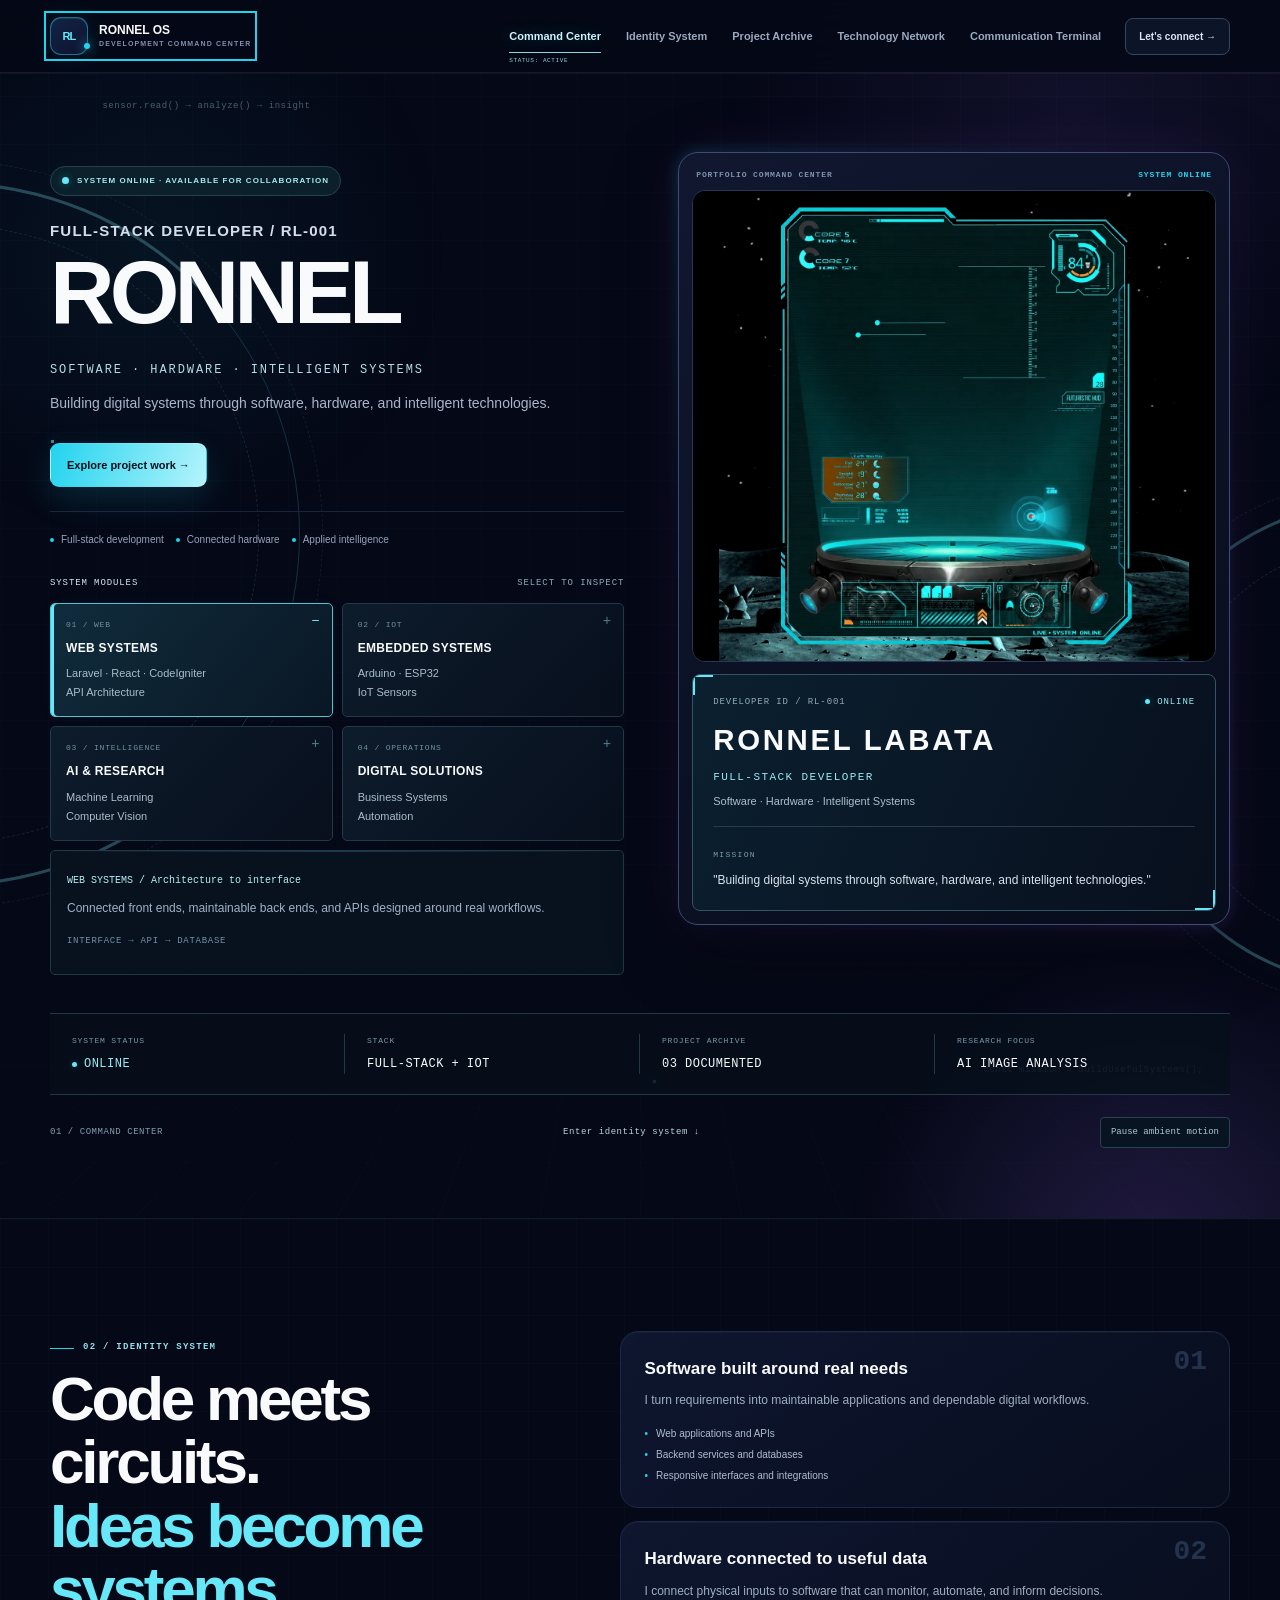
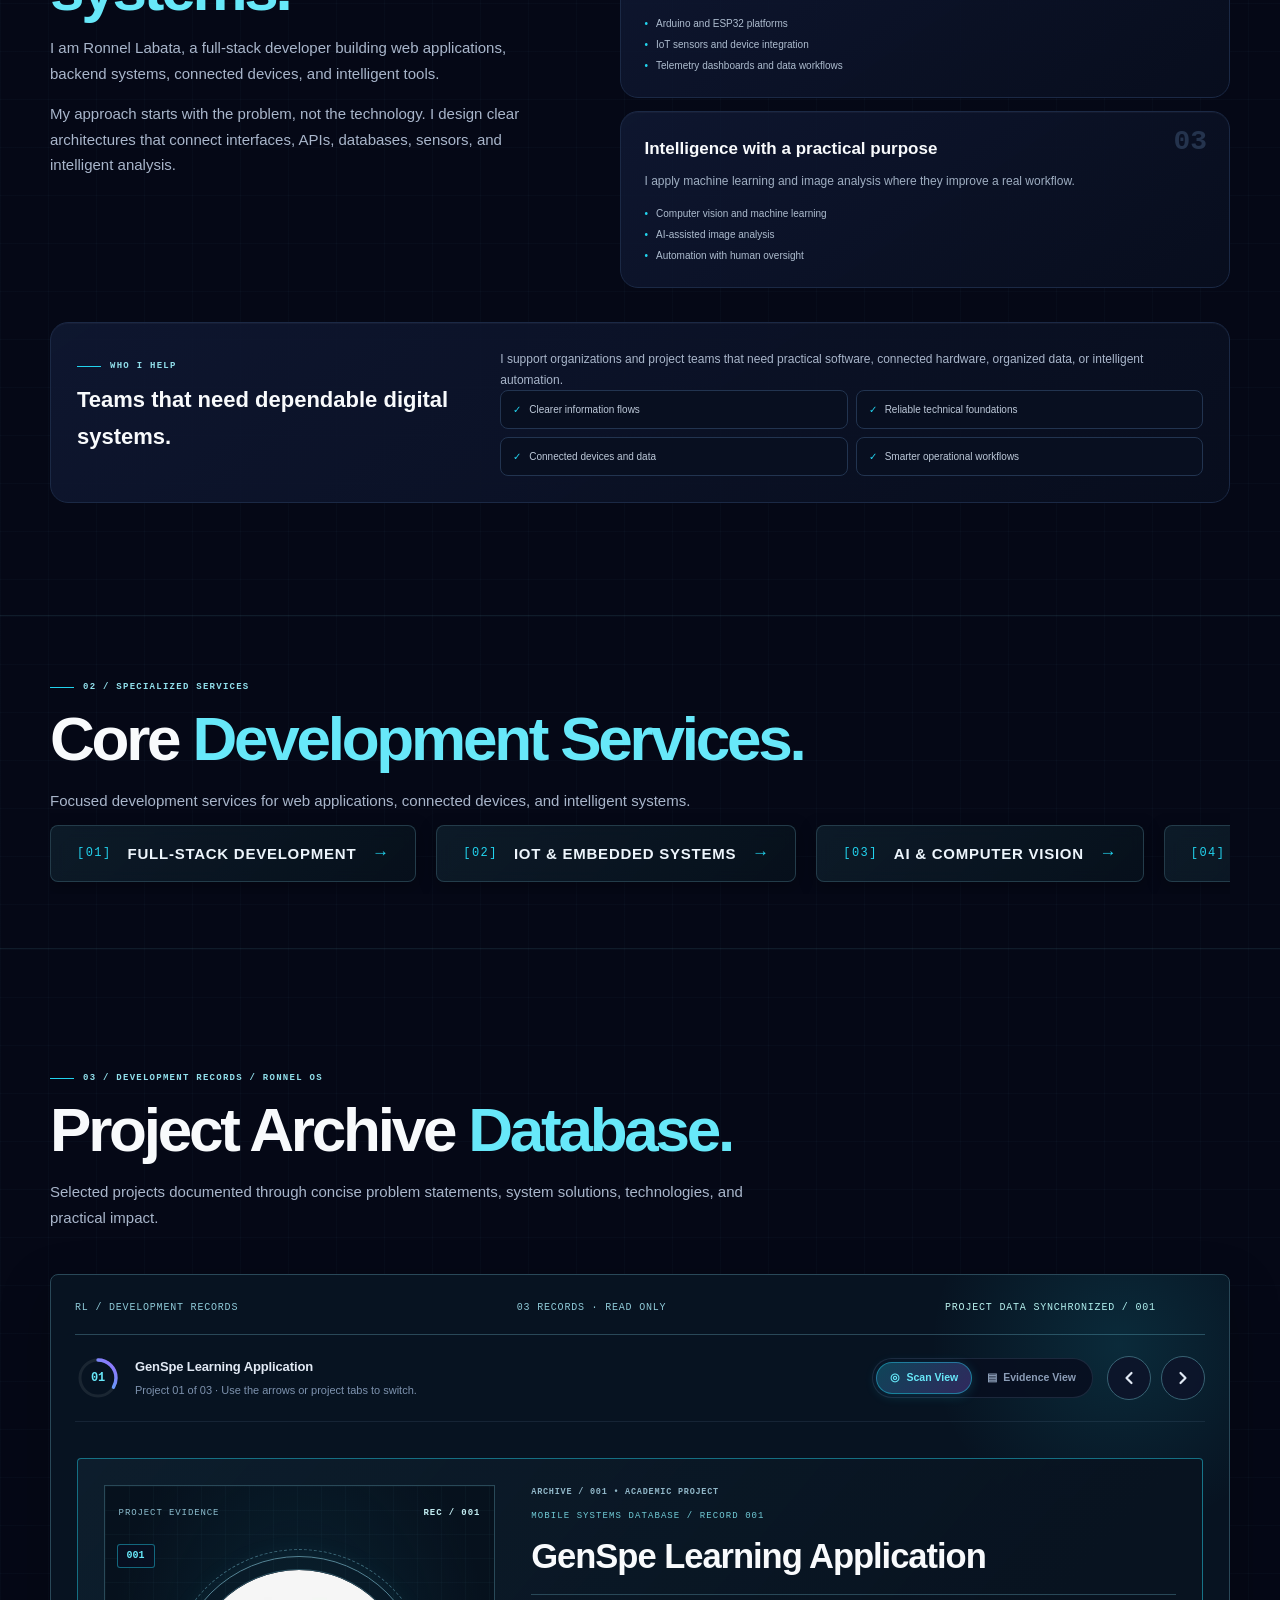
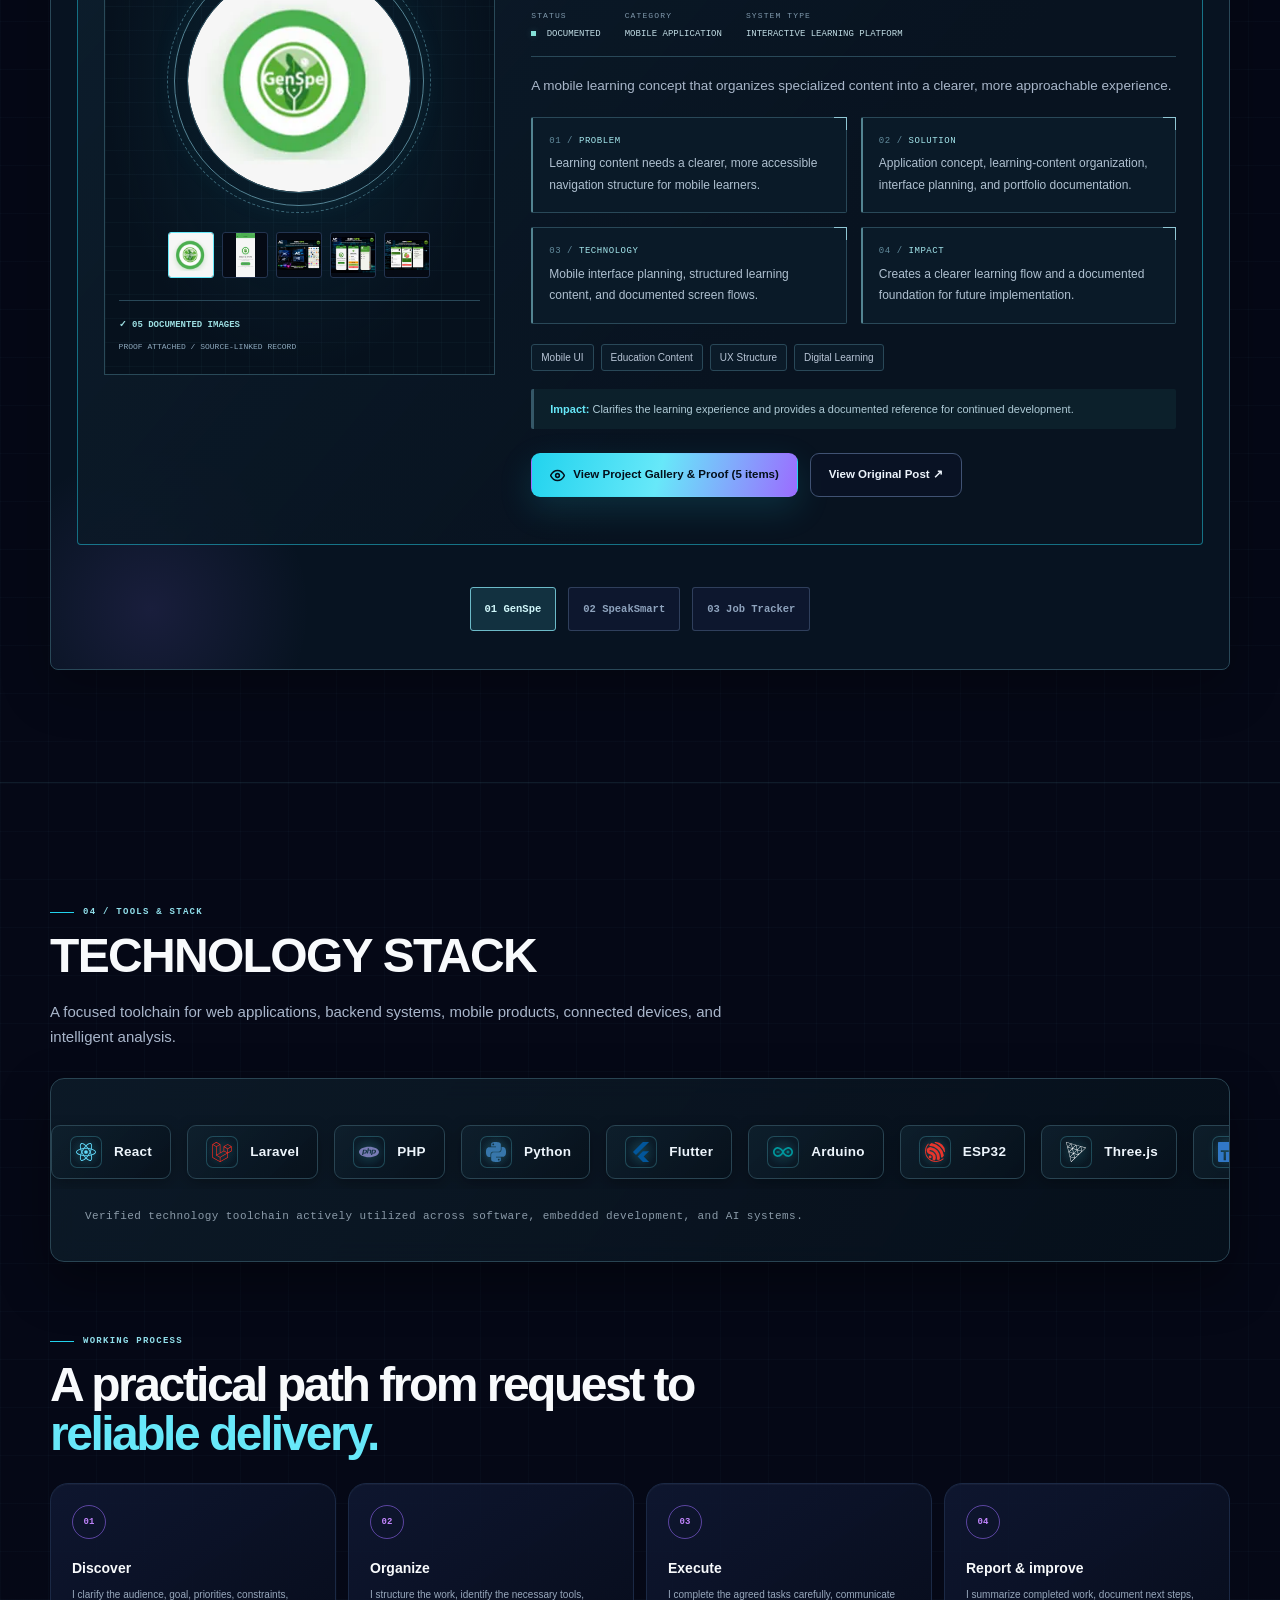
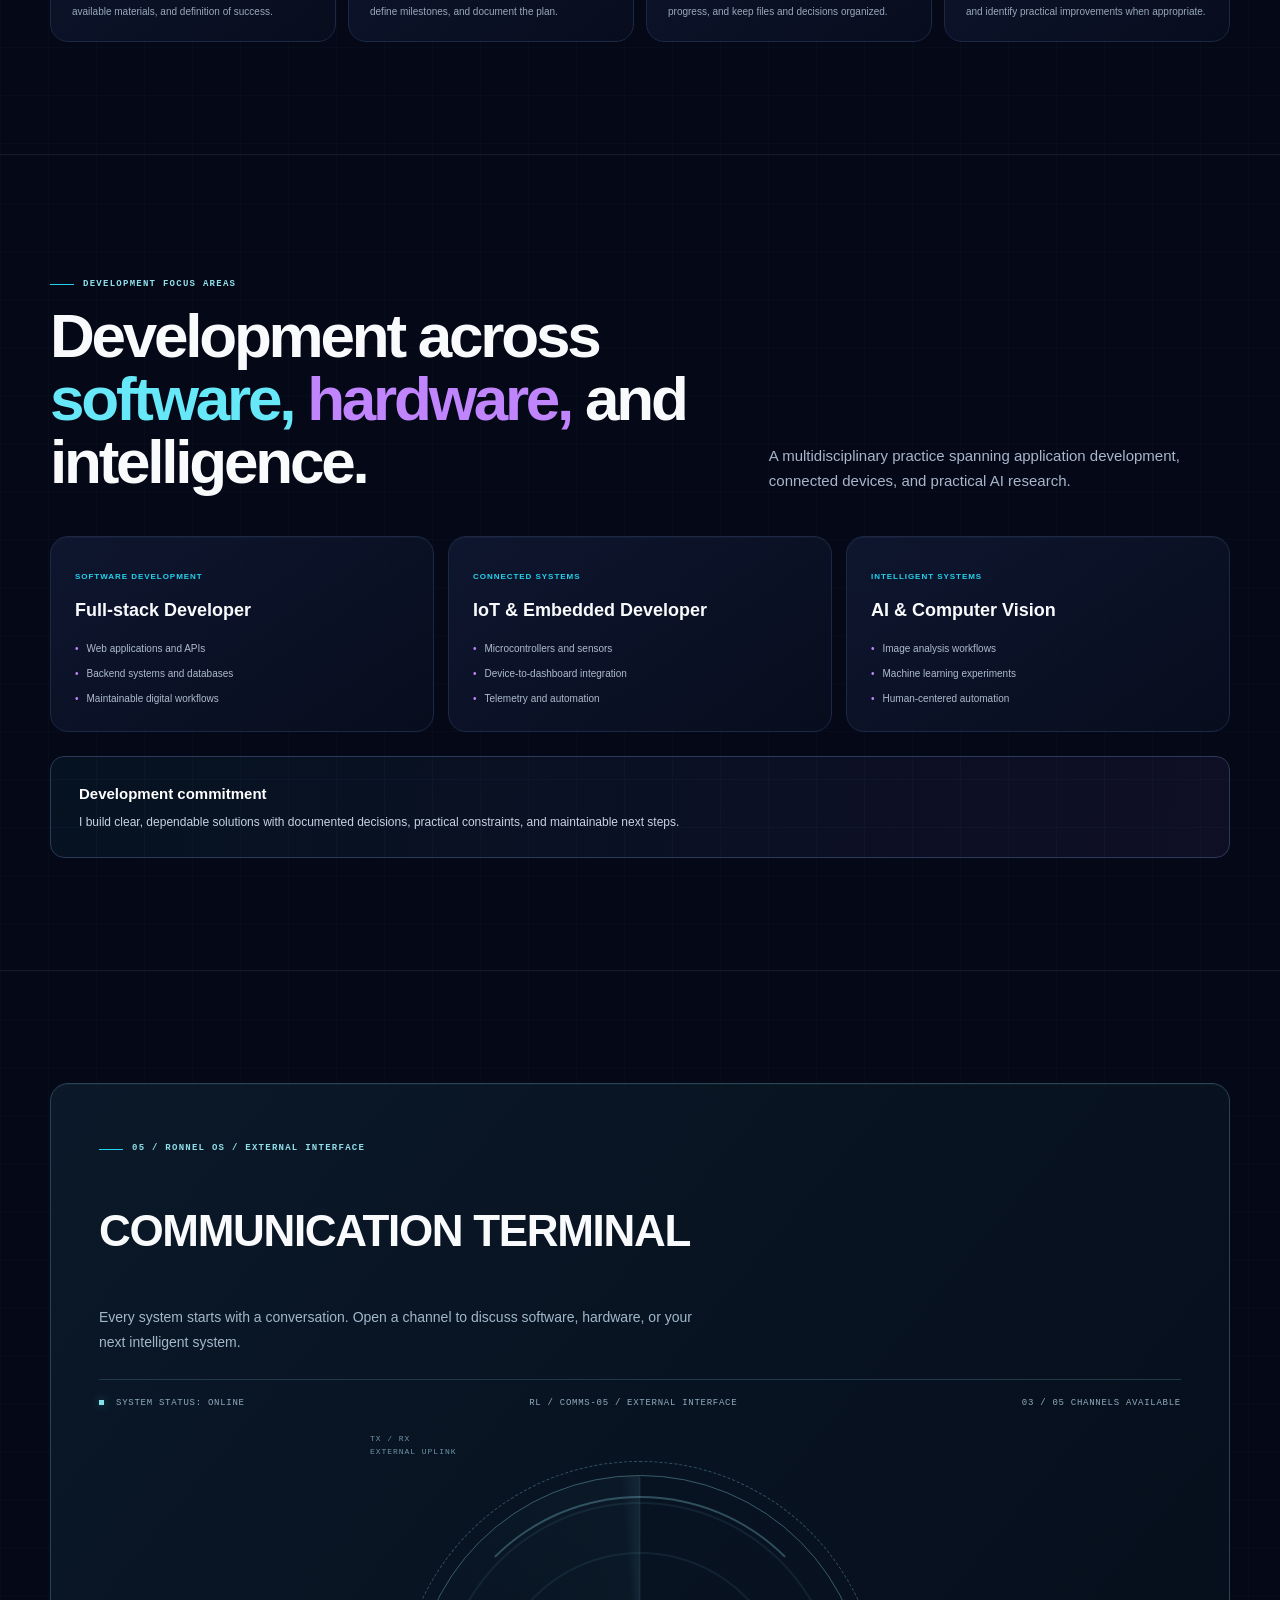
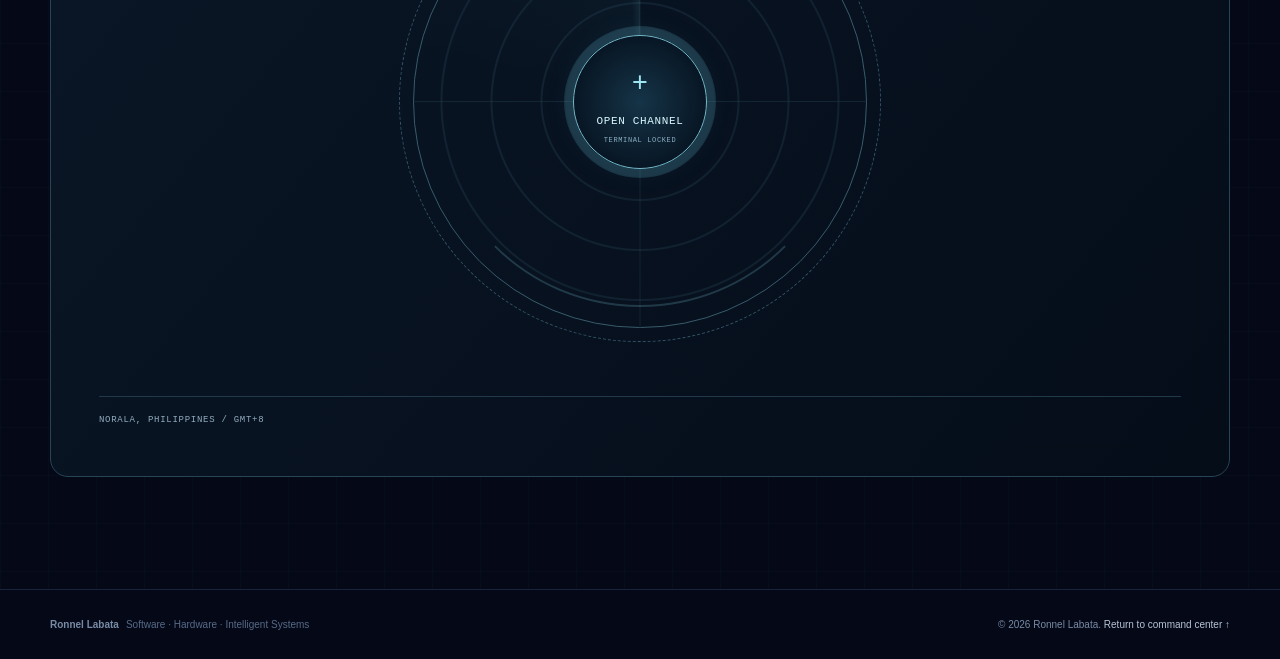
==== ronnel data/index.html @ 046287bd "Portfolio release" ====
<!doctype html>
<html lang="en">
<head>
  <meta charset="utf-8">
  <meta name="viewport" content="width=device-width, initial-scale=1">
  <meta name="author" content="Ronnel Labata">
  <meta name="description" content="Ronnel Labata — full-stack developer building digital systems through software, hardware, and intelligent technologies.">
  <meta property="og:title" content="RONNEL OS | Development Command Center">
  <meta property="og:description" content="Ronnel Labata is a full-stack developer building web applications, backend systems, connected devices, and intelligent solutions.">
  <meta property="og:type" content="website">
  <!-- TODO: Add og:url and a dedicated social preview image after the portfolio is published. -->
  <meta name="theme-color" content="#050816">
  <link rel="preload" as="image" href="Live.webp">
  <title>RONNEL OS | Development Command Center</title>
  <style>
    :root{
      --bg:#050816;
      --bg-soft:#080d1d;
      --surface:#0b1226;
      --surface-high:#101933;
      --line:#1b2945;
      --line-bright:#2b4766;
      --text:#f8fafc;
      --muted:#a9b6cb;
      --cyan:#22d3ee;
      --cyan-light:#67e8f9;
      --violet:#9b6cff;
      --violet-light:#c084fc;
      --shadow:0 24px 70px rgba(0,0,0,.34);
      --radius:18px;
      --container:min(1180px,calc(100% - 48px));
    }

    *{box-sizing:border-box}
    html{scroll-behavior:smooth}
    body{margin:0;overflow-x:hidden;background:var(--bg);color:var(--text);font:15px/1.7 Inter,"Segoe UI",Arial,sans-serif}
    body:before{content:"";position:fixed;inset:0;z-index:-2;pointer-events:none;background:radial-gradient(circle at 84% 12%,rgba(155,108,255,.09),transparent 27%),radial-gradient(circle at 12% 28%,rgba(34,211,238,.06),transparent 23%),linear-gradient(rgba(34,211,238,.018) 1px,transparent 1px),linear-gradient(90deg,rgba(34,211,238,.018) 1px,transparent 1px);background-size:auto,auto,48px 48px,48px 48px}
    body.modal-open{overflow:hidden}
    img{display:block;max-width:100%}
    a{color:inherit;text-decoration:none}
    button,input,textarea{font:inherit}
    button{color:inherit}
    [hidden]{display:none!important}
    ::selection{background:rgba(34,211,238,.28);color:white}
    :focus-visible{outline:2px solid var(--cyan);outline-offset:4px}
    .container{width:var(--container);margin-inline:auto}
    .skip-link{position:fixed;left:18px;top:-70px;z-index:200;padding:10px 14px;border-radius:8px;background:var(--cyan);color:#03101b;font-weight:800}.skip-link:focus{top:18px}

    .site-header{position:sticky;top:0;z-index:100;border-bottom:1px solid rgba(111,139,177,.14);background:rgba(5,8,22,.88);backdrop-filter:blur(18px)}
    .nav-shell{min-height:72px;display:flex;align-items:center;gap:24px}
    .brand{display:flex;align-items:center;gap:11px;min-width:max-content}
    .brand-mark{position:relative;width:38px;height:38px;display:grid;place-items:center;border:1px solid rgba(34,211,238,.48);border-radius:11px;background:linear-gradient(145deg,#102446,#10122f);color:var(--cyan-light);font-weight:900;font-size:11px;letter-spacing:-.08em;box-shadow:inset 0 1px rgba(255,255,255,.09),0 0 24px rgba(34,211,238,.1)}
    .brand-mark:after{content:"";position:absolute;right:-3px;bottom:5px;width:6px;height:6px;border-radius:50%;background:var(--cyan);box-shadow:0 0 12px var(--cyan)}
    .brand-copy{display:flex;flex-direction:column;line-height:1.1}.brand-copy strong{font-size:12px}.brand-copy small{margin-top:3px;color:#7f91ae;font-size:7px;font-weight:800;letter-spacing:.16em;text-transform:uppercase}
    .nav-links{display:flex;align-items:center;justify-content:center;gap:25px;margin-left:auto}
    .nav-links a{position:relative;padding:25px 0;color:#9aaac0;font-size:11px;font-weight:650}
    .nav-links a:after{content:"";position:absolute;left:0;right:100%;bottom:17px;height:1px;background:linear-gradient(90deg,var(--cyan),var(--violet));transition:right .24s}
    .nav-links a:hover,.nav-links a.active{color:white}.nav-links a:hover:after,.nav-links a.active:after{right:0}
    .nav-cta{display:inline-flex;align-items:center;justify-content:center;padding:9px 13px;border:1px solid #354665;border-radius:8px;background:#0c1428;color:#dce6f3;font-size:10px;font-weight:800;transition:.22s}.nav-cta:hover{border-color:var(--violet);transform:translateY(-1px)}
    .menu-toggle{display:none;width:42px;height:42px;margin-left:auto;border:1px solid #2a3b58;border-radius:9px;background:#0b1325;cursor:pointer}.menu-toggle span,.menu-toggle:before,.menu-toggle:after{content:"";display:block;width:18px;height:1px;margin:5px auto;background:#d9e5f2;transition:.22s}.menu-toggle[aria-expanded="true"] span{opacity:0}.menu-toggle[aria-expanded="true"]:before{transform:translateY(6px) rotate(45deg)}.menu-toggle[aria-expanded="true"]:after{transform:translateY(-6px) rotate(-45deg)}

    .section{position:relative;padding:112px 0;border-top:1px solid rgba(111,139,177,.09)}
    .section:nth-of-type(even){background:linear-gradient(180deg,rgba(8,13,29,.56),rgba(5,8,22,.2))}
    .section-label{display:inline-flex;align-items:center;gap:9px;color:var(--cyan);font-size:9px;font-weight:850;letter-spacing:.18em;text-transform:uppercase}.section-label:before{content:"";width:24px;height:1px;background:var(--cyan)}
    .section-heading{max-width:760px;margin:11px 0 0;font-size:clamp(35px,5vw,62px);line-height:1.02;letter-spacing:-.052em}.section-heading .cyan{color:var(--cyan-light)}.section-heading .violet{color:var(--violet-light)}
    .section-intro{max-width:710px;margin:18px 0 0;color:var(--muted);font-size:15px}
    .button-row{display:flex;gap:11px;flex-wrap:wrap}
    .button{display:inline-flex;align-items:center;justify-content:center;gap:8px;min-height:44px;padding:10px 16px;border:1px solid #405273;border-radius:9px;background:#0b1427;color:#edf4fc;font-size:11px;font-weight:800;transition:transform .22s,border-color .22s,background .22s,box-shadow .22s}.button:hover{transform:translateY(-2px);border-color:#7086aa}.button.primary{border-color:transparent;background:linear-gradient(105deg,var(--cyan),#67e8f9 48%,var(--violet));color:#04101c;box-shadow:0 12px 34px rgba(34,211,238,.15)}.button.primary:hover{box-shadow:0 16px 42px rgba(34,211,238,.24)}.button.ghost{background:rgba(10,19,38,.72)}
    .chip-row{display:flex;gap:7px;flex-wrap:wrap}.chip{display:inline-flex;padding:5px 8px;border:1px solid #2a3a58;border-radius:999px;background:#070d1b;color:#b8c5d6;font-size:9px}
    .panel{border:1px solid var(--line);border-radius:var(--radius);background:linear-gradient(145deg,rgba(16,25,51,.88),rgba(8,14,30,.94));box-shadow:inset 0 1px rgba(255,255,255,.035)}

    /* Hero */
    .hero-section{min-height:760px;padding:78px 0 70px;display:grid;align-items:center;overflow:hidden}
    .hero-section:after{content:"";position:absolute;width:640px;height:640px;right:-190px;bottom:-350px;z-index:-1;border-radius:50%;background:radial-gradient(circle,rgba(155,108,255,.18),transparent 67%)}
    .hero-grid{display:grid;grid-template-columns:1.02fr .98fr;gap:76px;align-items:center}
    .availability{display:inline-flex;align-items:center;gap:8px;padding:7px 11px;border:1px solid rgba(72,213,174,.28);border-radius:999px;background:rgba(38,167,132,.08);color:#9af3d4;font-size:9px;font-weight:850;letter-spacing:.13em;text-transform:uppercase}.availability:before{content:"";width:7px;height:7px;border-radius:50%;background:#46e3ad;box-shadow:0 0 10px #46e3ad}
    .hero-name{margin:22px 0 6px;color:#d4deeb;font-size:15px;font-weight:800;letter-spacing:.08em;text-transform:uppercase}
    .hero-title{margin:0;font-size:clamp(55px,7.6vw,92px);line-height:.83;letter-spacing:-.07em}.hero-title span{display:block;background:linear-gradient(95deg,var(--cyan-light),var(--violet-light) 54%,white);-webkit-background-clip:text;background-clip:text;color:transparent}
    .hero-role{margin:23px 0 11px;color:#dbe5f2;font-size:clamp(17px,2vw,24px);font-weight:750;line-height:1.25}
    .hero-copy>p{max-width:640px;margin:0;color:var(--muted);font-size:15px}
    .hero-copy .button-row{margin-top:27px}
    .hero-benefits{display:flex;gap:16px;flex-wrap:wrap;margin-top:32px;padding-top:19px;border-top:1px solid #18243c;color:#93a4bb;font-size:10px}.hero-benefits span{display:flex;align-items:center;gap:7px}.hero-benefits span:before{content:"";width:4px;height:4px;border-radius:50%;background:var(--cyan)}
    .proof-console{position:relative;padding:13px;border:1px solid #3e4b78;border-radius:20px;background:linear-gradient(145deg,#10172f,#080d1c);box-shadow:var(--shadow),0 0 60px rgba(155,108,255,.1);transform:perspective(1200px) rotateY(-3deg)}
    .proof-console:before{content:"";position:absolute;inset:-1px;z-index:-1;border-radius:20px;background:linear-gradient(135deg,rgba(34,211,238,.6),transparent 36%,rgba(155,108,255,.55));filter:blur(8px);opacity:.38}
    .console-bar{display:flex;align-items:center;justify-content:space-between;padding:5px 4px 11px;color:#7e92ad;font:700 8px/1 monospace;letter-spacing:.11em;text-transform:uppercase}.console-bar b{color:var(--cyan)}
    .console-screen{position:relative;min-height:370px;overflow:hidden;border:1px solid #263858;border-radius:13px;background:#030812}
    .console-screen>img{width:100%;height:370px;object-fit:contain;background:linear-gradient(135deg,#06111f,#0a1326)}
    .profile-screen{min-height:470px;background:#000}
    .profile-screen>img{height:470px;object-fit:contain;object-position:center;background:#000;filter:saturate(.94) contrast(1.04)}
    .profile-screen:after{content:"";position:absolute;inset:0;pointer-events:none;background:linear-gradient(180deg,transparent 0 48%,rgba(103,232,249,.09) 50%,transparent 52%);background-size:100% 18px;mix-blend-mode:screen;opacity:.28}
    .console-status{position:absolute;left:14px;right:14px;bottom:14px;display:flex;align-items:center;justify-content:space-between;gap:10px;padding:10px 12px;border:1px solid rgba(34,211,238,.35);border-radius:8px;background:rgba(3,8,18,.86);backdrop-filter:blur(10px);font-size:9px}.console-status strong{color:white}.console-status span{color:var(--cyan)}
    .console-footer{display:grid;grid-template-columns:1.2fr .8fr;gap:9px;margin-top:9px}.console-note{padding:12px;border:1px solid #253451;border-radius:10px;background:#080f20}.console-note small{display:block;color:#6f83a0;font-size:7px;letter-spacing:.1em;text-transform:uppercase}.console-note strong{display:block;margin-top:4px;font-size:10px}.console-data{display:grid;grid-template-columns:repeat(2,1fr);gap:5px}.console-data span{padding:8px;border:1px solid #253451;border-radius:7px;color:#a9b7ca;font:700 7px/1.3 monospace;text-align:center}
    /* Live.webp is the user-supplied profile visual; project evidence remains in the case-study section below. */

    /* About and audience */
    .about-layout{display:grid;grid-template-columns:.9fr 1.1fr;gap:70px;align-items:start}
    .about-copy p{max-width:560px;color:var(--muted)}
    .value-stack{display:grid;gap:13px}.value-card{position:relative;padding:23px 70px 23px 24px}.value-card .index{position:absolute;right:22px;top:16px;color:#24334d;font:900 28px/1 monospace}.value-card h3{margin:0 0 7px;font-size:17px}.value-card p{margin:0;color:#9faec2;font-size:12px}.value-card ul{display:grid;gap:4px;margin:14px 0 0;padding:0;list-style:none;color:#aebdd0;font-size:10px}.value-card li:before{content:"•";margin-right:8px;color:var(--cyan)}
    .audience-panel{display:grid;grid-template-columns:.72fr 1.28fr;gap:28px;margin-top:34px;padding:26px}.audience-panel h3{margin:6px 0 0;font-size:22px}.audience-panel p{margin:0;color:var(--muted);font-size:12px}.audience-benefits{display:grid;grid-template-columns:repeat(2,1fr);gap:8px}.audience-benefits span{padding:10px 12px;border:1px solid #223450;border-radius:8px;background:#080f20;color:#bdc9d9;font-size:10px}.audience-benefits span:before{content:"✓";margin-right:8px;color:var(--cyan)}

    /* Services */
    .split-heading{display:grid;grid-template-columns:1.1fr .9fr;gap:70px;align-items:end;margin-bottom:42px}.split-heading .section-intro{margin:0 0 7px}
    .services-grid{display:grid;grid-template-columns:repeat(3,1fr);gap:14px}
    .service-card{position:relative;min-height:270px;padding:24px;overflow:hidden;transition:.25s}.service-card:after{content:"";position:absolute;left:24px;right:24px;bottom:0;height:2px;background:linear-gradient(90deg,transparent,var(--cyan),var(--violet),transparent);transform:scaleX(0);transition:.25s}.service-card:hover{transform:translateY(-5px);border-color:#3d5578;box-shadow:0 20px 48px rgba(0,0,0,.28)}.service-card:hover:after{transform:scaleX(1)}
    .service-top{display:flex;align-items:center;justify-content:space-between}.service-icon{width:42px;height:42px;display:grid;place-items:center;border:1px solid rgba(34,211,238,.28);border-radius:10px;background:rgba(34,211,238,.06);color:var(--cyan-light);font:900 9px monospace}.service-index{color:#202e47;font:900 24px monospace}.service-card h3{margin:23px 0 8px;font-size:16px}.service-card>p{margin:0;color:#9eacc0;font-size:11px}.deliverables{display:flex;gap:6px;flex-wrap:wrap;margin-top:17px}.deliverables span{padding:4px 7px;border:1px solid #253652;border-radius:5px;color:#8fa1b8;font-size:8px}

    /* Projects Circular Slider & Showcase (By Project: GenSpe & SpeakSmart) */
    .projects-slider-wrapper{position:relative;margin-top:44px;padding:34px 30px;border:1px solid var(--line);border-radius:26px;background:linear-gradient(155deg,rgba(16,25,51,.78),rgba(6,12,26,.94));box-shadow:var(--shadow),0 0 60px rgba(34,211,238,.05);backdrop-filter:blur(16px);overflow:hidden}
    .projects-slider-wrapper:before{content:"";position:absolute;top:-120px;right:-80px;width:380px;height:380px;border-radius:50%;background:radial-gradient(circle,rgba(34,211,238,.12),transparent 70%);pointer-events:none;z-index:0}
    .projects-slider-wrapper:after{content:"";position:absolute;bottom:-100px;left:-60px;width:320px;height:320px;border-radius:50%;background:radial-gradient(circle,rgba(155,108,255,.12),transparent 70%);pointer-events:none;z-index:0}

    /* Top Controls Bar */
    .slider-controls-bar{position:relative;z-index:2;display:flex;align-items:center;justify-content:space-between;gap:16px;padding-bottom:22px;border-bottom:1px solid rgba(111,139,177,.14);margin-bottom:28px;flex-wrap:wrap}
    .slider-status-area{display:flex;align-items:center;gap:14px}
    .slider-circular-counter{position:relative;width:46px;height:46px;display:grid;place-items:center}
    .slider-circular-counter svg{position:absolute;inset:0;transform:rotate(-90deg)}
    .circle-bg{fill:none;stroke:rgba(255,255,255,.08);stroke-width:3}
    .circle-progress-bar{fill:none;stroke:url(#sliderGrad);stroke-width:3.4;stroke-linecap:round;stroke-dasharray:113.1;stroke-dashoffset:56.55;transition:stroke-dashoffset .45s cubic-bezier(.2,.8,.2,1)}
    .counter-number{font:800 12px/1 monospace;color:var(--cyan-light);letter-spacing:-.02em}
    .slider-heading-hint{display:flex;flex-direction:column;gap:3px}
    .slider-heading-hint strong{font-size:13px;color:#e2eaf5;letter-spacing:-.01em}
    .slider-heading-hint span{font-size:11px;color:#7d92ae}

    /* Mode switcher and arrows */
    .slider-actions-right{display:flex;align-items:center;gap:14px}
    .slider-mode-toggle{display:inline-flex;align-items:center;padding:3px;background:rgba(8,15,32,.9);border:1px solid rgba(111,139,177,.2);border-radius:999px;gap:2px}
    .mode-btn{display:inline-flex;align-items:center;gap:6px;padding:6px 13px;border:0;border-radius:999px;background:transparent;color:#8b9db7;font-size:10.5px;font-weight:700;cursor:pointer;transition:all .22s ease}
    .mode-btn:hover{color:white}
    .mode-btn.active{background:linear-gradient(135deg,rgba(34,211,238,.28),rgba(155,108,255,.28));color:var(--cyan-light);box-shadow:0 2px 12px rgba(34,211,238,.18);border:1px solid rgba(34,211,238,.45)}
    .mode-btn-icon{font-size:11px;line-height:1}

    /* Circular Navigation Arrows (Left & Right) */
    .slider-arrows{display:flex;align-items:center;gap:10px}
    .slider-arrow-btn{position:relative;width:46px;height:46px;display:grid;place-items:center;border-radius:50%;border:1px solid rgba(34,211,238,.45);background:rgba(12,20,42,.92);color:#e2eaf5;cursor:pointer;transition:all .26s cubic-bezier(.2,.8,.2,1);box-shadow:0 4px 16px rgba(0,0,0,.38),inset 0 1px 1px rgba(255,255,255,.14)}
    .slider-arrow-btn:before{content:"";position:absolute;inset:-2px;border-radius:50%;background:linear-gradient(135deg,var(--cyan),var(--violet));z-index:-1;opacity:0;filter:blur(4px);transition:opacity .26s ease}
    .slider-arrow-btn:hover{transform:scale(1.1);color:white;border-color:var(--cyan);box-shadow:0 0 24px rgba(34,211,238,.5),0 8px 22px rgba(0,0,0,.45)}
    .slider-arrow-btn:hover:before{opacity:.8}
    .slider-arrow-btn:active{transform:scale(.94)}

    /* Viewport & Track */
    .slider-viewport{position:relative;z-index:1;width:100%;overflow:hidden;cursor:grab;user-select:none;padding:8px 2px 14px}
    .slider-viewport:active{cursor:grabbing}
    .slider-track{display:flex;gap:30px;transition:transform .48s cubic-bezier(.2,.8,.2,1);will-change:transform}

    /* Project Slide Card (By Project) */
    .project-slide{flex:0 0 100%;min-width:100%;display:flex;flex-direction:column;padding:32px 28px;border:1px solid var(--line);border-radius:24px;background:linear-gradient(160deg,rgba(14,23,46,.92),rgba(7,13,27,.96));box-shadow:0 14px 34px rgba(0,0,0,.35);transition:border-color .35s ease,box-shadow .35s ease;position:relative}
    .project-slide.is-active-card{border-color:rgba(34,211,238,.48);box-shadow:0 22px 48px rgba(0,0,0,.55),0 0 32px rgba(34,211,238,.14)}

    /* Grid Layout: Left Media / Right Content */
    .slide-grid-layout{display:grid;grid-template-columns:350px 1fr;gap:40px;align-items:start}

    /* Left Media Column */
    .slide-media-col{position:relative;display:flex;flex-direction:column;align-items:center;padding-top:6px}
    .slide-number-circle{position:absolute;top:-8px;left:4px;width:36px;height:36px;border-radius:50%;display:grid;place-items:center;background:rgba(8,16,34,.95);border:1px solid rgba(34,211,238,.45);color:var(--cyan-light);font:800 12px/1 monospace;box-shadow:0 0 16px rgba(34,211,238,.28);z-index:3}

    /* CIRCULAR IMAGE PORTAL */
    .circle-portal-container{position:relative;width:250px;height:250px;border-radius:50%;padding:4px;background:linear-gradient(135deg,var(--cyan),var(--violet) 50%,#38bdf8);box-shadow:0 0 32px rgba(34,211,238,.3),0 16px 36px rgba(0,0,0,.5);transition:all .38s cubic-bezier(.2,.8,.2,1)}
    .circle-portal-container:after{content:"";position:absolute;inset:-7px;border-radius:50%;border:1.5px dashed rgba(34,211,238,.35);pointer-events:none;animation:rotateRing 24s linear infinite}
    @keyframes rotateRing{from{transform:rotate(0deg)}to{transform:rotate(360deg)}}
    .circle-portal-inner{position:relative;width:100%;height:100%;border-radius:50%;overflow:hidden;background:#040915}
    .circle-portal-inner img{width:100%;height:100%;object-fit:cover;object-position:center;border-radius:50%;transition:transform .4s ease,filter .3s ease;filter:saturate(1.04)}
    .circle-portal-container:hover{transform:scale(1.04);box-shadow:0 0 46px rgba(34,211,238,.5),0 22px 46px rgba(0,0,0,.68)}
    .circle-portal-container:hover .circle-portal-inner img{transform:scale(1.08)}

    /* Hover View Gallery Pill inside circle */
    .circle-hover-action{position:absolute;inset:0;border-radius:50%;display:flex;flex-direction:column;align-items:center;justify-content:center;gap:8px;background:rgba(3,8,20,.76);backdrop-filter:blur(5px);color:white;opacity:0;transition:opacity .26s ease;cursor:zoom-in;border:0;z-index:2}
    .circle-hover-action span.action-icon{width:42px;height:42px;border-radius:50%;display:grid;place-items:center;background:var(--cyan);color:#030a16;box-shadow:0 0 18px var(--cyan)}
    .circle-hover-action span.action-label{font-size:10.5px;font-weight:800;letter-spacing:.06em;text-transform:uppercase;color:var(--cyan-light)}
    .circle-portal-container:hover .circle-hover-action{opacity:1}

    /* Alternate Card Mode (When toggled to standard screenshot rounded cards) */
    .mode-card .circle-portal-container{width:100%;height:250px;border-radius:18px;padding:2.5px}
    .mode-card .circle-portal-container:after{display:none}
    .mode-card .circle-portal-inner{border-radius:16px}
    .mode-card .circle-portal-inner img{border-radius:16px;object-fit:cover}
    .mode-card .circle-hover-action{border-radius:16px}

    /* Proof Thumbnails Strip under portal */
    .proof-thumbnails-wrap{width:100%;margin-top:20px;text-align:center}
    .proof-thumbs-list{display:flex;gap:8px;justify-content:center;flex-wrap:wrap}
    .proof-thumb-item{position:relative;width:48px;height:48px;border-radius:9px;overflow:hidden;border:1.5px solid #233450;background:#050a14;padding:0;cursor:pointer;transition:all .22s ease}
    .proof-thumb-item img{width:100%;height:100%;object-fit:cover}
    .proof-thumb-item:hover{transform:translateY(-2px);border-color:var(--cyan);box-shadow:0 0 12px rgba(34,211,238,.35)}
    .proof-thumb-item.active{border-color:var(--cyan-light);box-shadow:0 0 14px rgba(34,211,238,.45)}

    /* Right Content Column */
    .slide-content-col{display:flex;flex-direction:column}
    .slide-case-badge{display:inline-flex;color:#7185a3;font:800 8.5px monospace;letter-spacing:.14em;text-transform:uppercase;margin-bottom:8px}
    .slide-title{margin:0 0 10px;font-size:clamp(26px,2.8vw,38px);line-height:1.1;letter-spacing:-.03em;color:#f8fafc}
    .slide-desc{margin:0 0 20px;color:#a9b7ca;font-size:13.5px;line-height:1.6}

    /* Facts Grid */
    .slide-facts-grid{display:grid;grid-template-columns:repeat(2,1fr);gap:14px;margin-bottom:20px}
    .fact-box{padding-top:12px;border-top:1px solid #24354f}
    .fact-box strong{display:block;margin-bottom:4px;color:#7187a7;font-size:8.5px;letter-spacing:.11em;text-transform:uppercase}
    .fact-box p{margin:0;color:#c2cfdf;font-size:11px;line-height:1.45}

    /* Chips Row */
    .slide-chips-row{display:flex;gap:7px;flex-wrap:wrap;margin-bottom:18px}
    .slide-chips-row .chip{padding:4px 9px;font-size:9px}

    /* Result Callout */
    .slide-result-callout{margin:0 0 24px;padding:12px 16px;border-left:3px solid var(--violet);background:rgba(155,108,255,.07);color:#d0d9e5;font-size:11px;line-height:1.5;border-radius:0 8px 8px 0}
    .slide-result-callout strong{color:var(--cyan-light)}

    /* Action Buttons Row */
    .slide-actions-row{display:flex;gap:12px;flex-wrap:wrap;align-items:center}
    .slide-btn-primary{min-height:44px;padding:10px 18px;font-size:11.5px;display:inline-flex;align-items:center;gap:8px}
    .slide-btn-ghost{min-height:44px;padding:10px 18px;font-size:11.5px}

    /* Bottom Circular Dots Pagination */
    .slider-pagination{position:relative;z-index:2;display:flex;align-items:center;justify-content:center;gap:12px;margin-top:26px;padding-top:16px}
    .slider-dot{position:relative;padding:6px 14px;border-radius:999px;border:1px solid rgba(111,139,177,.35);background:rgba(16,25,51,.8);color:#8ea3bd;font:750 10.5px monospace;cursor:pointer;transition:all .28s cubic-bezier(.2,.8,.2,1)}
    .slider-dot:hover{border-color:var(--cyan);color:white;transform:scale(1.05)}
    .slider-dot.active{background:linear-gradient(90deg,var(--cyan),var(--violet));color:#04101c;border-color:transparent;box-shadow:0 0 16px rgba(34,211,238,.5);font-weight:900}

    /* Responsive Breakpoints */
    @media(max-width:920px){
      .slide-grid-layout{grid-template-columns:1fr;gap:28px}
      .slide-media-col{padding-top:0}
      .circle-portal-container{width:220px;height:220px}
      .slide-title{font-size:26px}
      .slide-facts-grid{grid-template-columns:1fr}
    }
    @media(max-width:640px){
      .projects-slider-wrapper{padding:22px 16px}
      .project-slide{padding:20px 16px}
      .circle-portal-container{width:190px;height:190px}
      .slider-controls-bar{flex-direction:column;align-items:flex-start;gap:14px}
      .slider-actions-right{width:100%;justify-content:space-between}
    }

    /* Capabilities and workflow */
    .capability-layout{display:grid;grid-template-columns:.76fr 1.24fr;gap:34px;margin-top:44px}.capability-overview{padding:27px}.capability-overview h3{margin:0 0 9px;font-size:20px}.capability-overview p{color:var(--muted);font-size:12px}.capability-note{margin-top:25px;padding:14px;border-left:2px solid var(--cyan);background:rgba(34,211,238,.05);color:#b8c6d7;font-size:10px}
    .tool-groups{display:grid;gap:11px}.tool-group{display:grid;grid-template-columns:170px 1fr;gap:18px;align-items:center;padding:17px}.tool-group h3{margin:0;font-size:11px}.tool-group small{display:block;margin-top:3px;color:#7185a3;font-size:7px;letter-spacing:.08em;text-transform:uppercase}.tool-list{display:flex;gap:7px;flex-wrap:wrap}.tool{display:inline-flex;align-items:center;gap:6px;padding:6px 8px;border:1px solid #263754;border-radius:6px;background:#080f20;color:#bdc9d8;font-size:9px}.tool img{width:16px;height:16px;object-fit:contain}
    .workflow-heading{margin-top:62px}.workflow-heading .section-heading{font-size:clamp(30px,4vw,48px)}.workflow-grid{display:grid;grid-template-columns:repeat(4,1fr);gap:12px;margin-top:24px}.workflow-step{padding:21px}.workflow-number{width:34px;height:34px;display:grid;place-items:center;border:1px solid rgba(155,108,255,.55);border-radius:50%;color:var(--violet-light);font:800 9px monospace}.workflow-step h3{margin:18px 0 6px;font-size:14px}.workflow-step p{margin:0;color:#98a8bd;font-size:10px}

    /* Experience */
    .experience-intro{display:grid;grid-template-columns:1fr .7fr;gap:60px;align-items:end}.experience-intro .section-intro{margin:0}
    .experience-grid{display:grid;grid-template-columns:repeat(3,1fr);gap:14px;margin-top:42px}.experience-card{padding:24px}.experience-card small{color:var(--cyan);font-size:8px;font-weight:800;letter-spacing:.12em;text-transform:uppercase}.experience-card h3{margin:9px 0 14px;font-size:18px}.experience-card ul{display:grid;gap:8px;margin:0;padding:0;list-style:none;color:#aebbcf;font-size:10px}.experience-card li:before{content:"•";margin-right:8px;color:var(--violet-light)}
    .commitment{margin-top:24px;padding:24px 28px;border:1px solid #2b3a5a;border-radius:14px;background:linear-gradient(100deg,rgba(34,211,238,.055),rgba(155,108,255,.07));color:#c8d3e2}.commitment strong{display:block;margin-bottom:6px;color:white}.commitment p{margin:0;font-size:12px}
    /* TODO: Add verified organizations and dates if Ronnel supplies them; these cards intentionally describe experience areas rather than employment history. */

    /* Contact */
    .contact-shell{display:grid;grid-template-columns:1.1fr .9fr;gap:34px;padding:44px;background:radial-gradient(circle at 90% 20%,rgba(155,108,255,.14),transparent 34%),linear-gradient(145deg,#101a35,#080e20)}
    .contact-shell h2{max-width:660px;margin:9px 0 17px;font-size:clamp(42px,6vw,72px);line-height:.94;letter-spacing:-.055em}.contact-shell h2 .cyan{color:var(--cyan-light)}.contact-shell h2 .violet{color:var(--violet-light)}.contact-shell p{max-width:620px;color:#aebcd0}.contact-shell .button-row{margin-top:24px}
    .contact-card{align-self:center;padding:24px}.contact-card h3{margin:0 0 16px;font-size:13px}.contact-list{display:grid;gap:9px}.contact-item{display:grid;grid-template-columns:70px 1fr;gap:12px;padding:10px 0;border-bottom:1px solid #22324d}.contact-item:last-child{border-bottom:0}.contact-item b{color:#7187a5;font-size:8px;letter-spacing:.1em;text-transform:uppercase}.contact-item a,.contact-item span{color:#d5deea;font-size:10px;overflow-wrap:anywhere}
    /* TODO: Add verified phone, Upwork, OnlineJobs.ph, and published portfolio URL when supplied. */

    .site-footer{padding:26px 0;border-top:1px solid #18243c;color:#788ba6;font-size:10px}.footer-inner{display:flex;align-items:center;justify-content:space-between;gap:20px}.footer-inner a{color:#b6c4d6}.footer-role{margin-left:7px;color:#566b89}

    /* Gallery */
    .gallery-modal{position:fixed;inset:0;z-index:300;display:grid;place-items:center;padding:20px;background:rgba(2,5,13,.91);backdrop-filter:blur(14px)}
    .gallery-dialog{width:min(1040px,100%);max-height:92vh;display:flex;flex-direction:column;overflow:hidden;border:1px solid #355476;border-radius:18px;background:#071020;box-shadow:0 35px 100px rgba(0,0,0,.65)}
    .gallery-head{display:flex;align-items:flex-start;justify-content:space-between;gap:20px;padding:19px 20px;border-bottom:1px solid #21344f}.gallery-head small{display:block;color:var(--cyan);font-size:8px;letter-spacing:.12em;text-transform:uppercase}.gallery-head h2{margin:4px 0 0;font-size:19px}.gallery-close{width:38px;height:38px;flex:0 0 38px;border:1px solid #354967;border-radius:50%;background:#0b162b;cursor:pointer}.gallery-close:hover{border-color:var(--cyan)}
    .gallery-stage{position:relative;min-height:0;display:grid;grid-template-columns:50px minmax(0,1fr) 50px;align-items:center;gap:12px;padding:20px;background:#030812}.gallery-stage figure{min-width:0;margin:0;text-align:center}.gallery-stage img{width:100%;height:min(64vh,650px);object-fit:contain;border-radius:10px;background:#020611}.gallery-stage figcaption{margin-top:10px;color:#8295ae;font:700 9px monospace}.gallery-nav{width:42px;height:42px;border:1px solid #35506c;border-radius:50%;background:#0a1729;color:var(--cyan-light);font-size:21px;cursor:pointer}.gallery-nav:hover{border-color:var(--cyan);background:#0d2338}
    .gallery-foot{display:flex;align-items:center;justify-content:space-between;gap:18px;padding:15px 20px;border-top:1px solid #21344f}.gallery-foot p{margin:0;color:#91a3bb;font-size:10px}.gallery-foot a{color:var(--cyan-light);font-size:10px;font-weight:800}

    .reveal{opacity:0;transform:translateY(18px);transition:opacity .65s ease,transform .65s ease}.reveal.visible,.hero-section .reveal{opacity:1;transform:none}

    @media(max-width:1050px){
      :root{--container:min(100% - 38px,900px)}
      .nav-links{gap:16px}.nav-links a{font-size:10px}.nav-cta{display:none}
      .hero-grid{grid-template-columns:1fr 1fr;gap:34px}.hero-title{font-size:62px}.console-screen,.console-screen>img{min-height:0;height:320px}.profile-screen,.profile-screen>img{height:390px}
      .about-layout,.split-heading,.capability-layout,.experience-intro{grid-template-columns:1fr;gap:34px}
      .services-grid{grid-template-columns:repeat(2,1fr)}
      .case-study{grid-template-columns:1fr}.case-study:nth-child(even) .case-media{order:0}.case-media{min-height:430px}.case-media img{height:380px}
      .workflow-grid{grid-template-columns:repeat(2,1fr)}
      .experience-grid{grid-template-columns:1fr 1fr}.experience-card:last-child{grid-column:1/-1}
    }

    @media(max-width:820px){
      :root{--container:min(100% - 30px,680px)}
      .site-header{background:rgba(5,8,22,.96)}.nav-shell{min-height:66px}.menu-toggle{display:block}
      .nav-links{position:absolute;left:15px;right:15px;top:66px;display:none;align-items:stretch;gap:0;padding:10px;border:1px solid #273854;border-radius:0 0 13px 13px;background:#080f20;box-shadow:0 24px 50px rgba(0,0,0,.5)}.nav-links.open{display:flex;flex-direction:column}.nav-links a{padding:11px 12px;border-radius:7px}.nav-links a:hover,.nav-links a.active{background:#0d1930}.nav-links a:after{display:none}
      .hero-section{padding-top:55px}.hero-grid{grid-template-columns:1fr;gap:42px}.hero-copy{order:1}.proof-console{order:2;max-width:620px;width:100%;margin:auto;transform:none}.hero-title{font-size:clamp(55px,12vw,78px)}.profile-screen,.profile-screen>img{height:500px}
      .about-layout{gap:40px}.audience-panel{grid-template-columns:1fr}.audience-benefits{grid-template-columns:1fr}
      .section{padding:86px 0}.case-content{padding:30px}.case-facts{grid-template-columns:1fr}.case-media{padding:18px}
      .tool-group{grid-template-columns:1fr}.contact-shell{grid-template-columns:1fr;padding:30px}
    }

    @media(max-width:560px){
      :root{--container:min(100% - 24px,520px);--radius:14px}
      body{font-size:14px}.brand-copy small{display:none}.section{padding:72px 0}.section-heading{font-size:39px}.section-intro{font-size:14px}
      .hero-section{min-height:auto;padding:44px 0 64px}.hero-name{font-size:12px}.hero-title{font-size:50px}.hero-role{font-size:18px}.hero-copy>p{font-size:14px}.hero-benefits{display:grid;gap:8px}
      .button-row{display:grid;grid-template-columns:1fr}.button{width:100%}
      .proof-console{padding:9px}.console-screen,.console-screen>img{height:250px}.profile-screen,.profile-screen>img{height:340px}.console-footer{grid-template-columns:1fr}.console-data{display:none}.console-status{left:9px;right:9px;bottom:9px}
      .services-grid,.workflow-grid,.experience-grid{grid-template-columns:1fr}.service-card{min-height:auto}.experience-card:last-child{grid-column:auto}
      .case-media{min-height:300px;padding:12px}.case-media img{height:280px}.case-content{padding:24px 19px}.case-content h3{font-size:30px}.media-action{right:10px;bottom:10px;width:auto}
      .tool-group{padding:15px}.contact-shell{padding:24px 19px}.contact-shell h2{font-size:43px}.footer-inner{align-items:flex-start;flex-direction:column}
      .gallery-modal{padding:7px}.gallery-dialog{max-height:97vh}.gallery-stage{grid-template-columns:38px minmax(0,1fr) 38px;gap:5px;padding:12px 7px}.gallery-nav{width:34px;height:34px}.gallery-stage img{height:58vh}.gallery-foot{align-items:flex-start;flex-direction:column}.gallery-foot a{padding:8px 0}
    }

    @media(prefers-reduced-motion:reduce){
      html{scroll-behavior:auto}.reveal,.button,.service-card,.service-card:after,.nav-links a:after{transition:none}.reveal{opacity:1;transform:none}
    }
  </style>
  <link rel="stylesheet" href="command-center.css">
  <link rel="stylesheet" href="stack-showcase.css">
  <link rel="stylesheet" href="mobile.css">
</head>
<body>
  <div class="os-boot" id="os-boot" hidden role="dialog" aria-modal="true" aria-labelledby="boot-title">
    <div class="boot-console">
      <div class="boot-kicker">PERSONAL DEVELOPMENT ENVIRONMENT / 01</div>
      <h2 id="boot-title">RONNEL <span>OS</span></h2>
      <p class="boot-subtitle">Development Command Center</p>
      <div class="boot-log" aria-hidden="true"><span data-boot-stage>01 / SYSTEM INITIALIZATION</span><span data-boot-stage>02 / LOADING DEVELOPMENT MODULES</span><span data-boot-stage>03 / ACCESS GRANTED</span></div>
      <div class="boot-track" aria-hidden="true"><span id="boot-progress"></span></div>
      <p id="boot-status" role="status">Initializing your development environment.</p>
      <button id="boot-skip" type="button">Skip initialization →</button>
      <small>Portfolio introduction · no authentication required</small>
    </div>
  </div>
  <a class="skip-link" href="#main-content">Skip to main content</a>

  <header class="site-header">
    <div class="container nav-shell">
      <a class="brand" href="#home" aria-label="Ronnel Labata home">
        <span class="brand-mark" aria-hidden="true">RL</span>
        <span class="brand-copy"><strong>RONNEL OS</strong><small>Development command center</small></span>
      </a>
      <nav class="nav-links" id="primary-navigation" aria-label="Primary navigation">
        <a class="active" href="#home">Command Center</a>
        <a href="#about">Identity System</a>
        <a href="#projects">Project Archive</a>
        <a href="#capabilities">Technology Network</a>
        <a href="#contact">Communication Terminal</a>
      </nav>
      <a class="nav-cta" href="mailto:ronnel.labata@gmail.com?subject=Project%20Inquiry%20for%20Ronnel%20Labata">Let's connect →</a>
      <button class="menu-toggle" type="button" aria-label="Open navigation menu" aria-controls="primary-navigation" aria-expanded="false"><span></span></button>
    </div>
  </header>

  <main id="main-content">
    <section class="hero-section section" id="home" aria-labelledby="hero-title">
      <div class="lab-environment" aria-hidden="true"><div class="technical-ring"></div><div class="technical-ring ring-secondary"></div><div class="blueprint-plane"></div><span class="code-fragment fragment-one">sensor.read() → analyze() → insight</span><span class="code-fragment fragment-two">const mission = buildUsefulSystems();</span><i class="lab-particle"></i><i class="lab-particle particle-two"></i><i class="lab-particle particle-three"></i></div>
      <div class="container hero-grid">
        <div class="hero-copy reveal">
          <div class="availability">System online · Available for collaboration</div>
          <div class="hero-name">FULL-STACK DEVELOPER / RL-001</div>
          <h1 class="hero-title" id="hero-title">RONNEL</h1>
          <h2 class="hero-role">SOFTWARE · HARDWARE · INTELLIGENT SYSTEMS</h2>
          <p>Building digital systems through software, hardware, and intelligent technologies.</p>
          <div class="button-row">
            <a class="button primary" href="#projects">Explore project work →</a>
            <!-- Add a resume button only after a verified PDF is available. -->
          </div>
          <div class="hero-benefits" aria-label="Professional focus">
            <span>Full-stack development</span>
            <span>Connected hardware</span>
            <span>Applied intelligence</span>
          </div>
          <div class="system-modules" aria-labelledby="modules-title">
            <div class="instrument-heading"><h3 id="modules-title">System modules</h3><span>SELECT TO INSPECT</span></div>
            <div class="module-grid" role="group" aria-label="Development system modules">
              <button class="module-button" type="button" data-module="web" aria-pressed="true" aria-controls="module-detail"><span class="module-index">01 / WEB</span><strong>Web Systems</strong><span>Laravel · React · CodeIgniter<br>API Architecture</span></button>
              <button class="module-button" type="button" data-module="embedded" aria-pressed="false" aria-controls="module-detail"><span class="module-index">02 / IOT</span><strong>Embedded Systems</strong><span>Arduino · ESP32<br>IoT Sensors</span></button>
              <button class="module-button" type="button" data-module="ai" aria-pressed="false" aria-controls="module-detail"><span class="module-index">03 / INTELLIGENCE</span><strong>AI &amp; Research</strong><span>Machine Learning<br>Computer Vision</span></button>
              <button class="module-button" type="button" data-module="digital" aria-pressed="false" aria-controls="module-detail"><span class="module-index">04 / OPERATIONS</span><strong>Digital Solutions</strong><span>Business Systems<br>Automation</span></button>
            </div>
            <div class="module-detail" id="module-detail" role="status" aria-live="polite" aria-atomic="true"><strong id="module-detail-title">WEB SYSTEMS / Architecture to interface</strong><p id="module-detail-copy">Connected front ends, maintainable back ends, and APIs designed around real workflows.</p><span id="module-detail-flow">INTERFACE → API → DATABASE</span></div>
          </div>
        </div>

        <div class="proof-console reveal" aria-label="Ronnel Labata profile visual">
          <div class="console-bar"><span>Portfolio command center</span><b>System online</b></div>
          <div class="console-screen profile-screen">
            <img src="Live.webp" width="1200" height="1200" fetchpriority="high" decoding="async" alt="Futuristic cyan command interface used as Ronnel Labata's portfolio profile visual">
          </div>
          <div class="identity-hud">
            <div class="instrument-heading"><span>DEVELOPER ID / RL-001</span><span class="status-indicator">ONLINE</span></div>
            <h2>RONNEL LABATA</h2><strong class="identity-role">FULL-STACK DEVELOPER</strong>
            <p class="identity-domains">Software · Hardware · Intelligent Systems</p>
            <div class="identity-mission"><span>MISSION</span><p>"Building digital systems through software, hardware, and intelligent technologies."</p></div>
          </div>
        </div>
      </div>
      <div class="container diagnostics-strip" aria-label="Development overview">
        <div><span>SYSTEM STATUS</span><strong class="status-indicator">ONLINE</strong></div><div><span>STACK</span><strong>FULL-STACK + IOT</strong></div><div><span>PROJECT ARCHIVE</span><strong>03 DOCUMENTED</strong></div><div><span>RESEARCH FOCUS</span><strong>AI IMAGE ANALYSIS</strong></div>
      </div>
      <div class="container layer-route"><span>01 / COMMAND CENTER</span><a href="#about">Enter identity system ↓</a><button id="motion-toggle" type="button" aria-pressed="false">Pause ambient motion</button></div>
    </section>

    <section class="section" id="about" aria-labelledby="about-title">
      <div class="container">
        <div class="about-layout">
          <div class="about-copy reveal">
            <div class="section-label">02 / Identity System</div>
            <h2 class="section-heading" id="about-title">Code meets circuits.<br><span class="cyan">Ideas become systems.</span></h2>
            <p>I am Ronnel Labata, a full-stack developer building web applications, backend systems, connected devices, and intelligent tools.</p>
            <p>My approach starts with the problem, not the technology. I design clear architectures that connect interfaces, APIs, databases, sensors, and intelligent analysis.</p>
          </div>
          <div class="value-stack reveal">
            <article class="value-card panel"><span class="index">01</span><h3>Software built around real needs</h3><p>I turn requirements into maintainable applications and dependable digital workflows.</p><ul><li>Web applications and APIs</li><li>Backend services and databases</li><li>Responsive interfaces and integrations</li></ul></article>
            <article class="value-card panel"><span class="index">02</span><h3>Hardware connected to useful data</h3><p>I connect physical inputs to software that can monitor, automate, and inform decisions.</p><ul><li>Arduino and ESP32 platforms</li><li>IoT sensors and device integration</li><li>Telemetry dashboards and data workflows</li></ul></article>
            <article class="value-card panel"><span class="index">03</span><h3>Intelligence with a practical purpose</h3><p>I apply machine learning and image analysis where they improve a real workflow.</p><ul><li>Computer vision and machine learning</li><li>AI-assisted image analysis</li><li>Automation with human oversight</li></ul></article>
          </div>
        </div>

        <div class="audience-panel panel reveal">
          <div><div class="section-label">Who I help</div><h3>Teams that need dependable digital systems.</h3></div>
          <div><p>I support organizations and project teams that need practical software, connected hardware, organized data, or intelligent automation.</p><div class="audience-benefits"><span>Clearer information flows</span><span>Reliable technical foundations</span><span>Connected devices and data</span><span>Smarter operational workflows</span></div></div>
        </div>
      </div>
    </section>

    <section class="section" id="services" aria-labelledby="services-title">
      <div class="container">
        <div class="section-label" id="services-title">02 / Specialized Services</div>
        <h2 class="section-heading">Core <span class="cyan">Development Services.</span></h2>
        <p class="section-intro">Focused development services for web applications, connected devices, and intelligent systems.</p>

        <div class="services-marquee-viewport" role="region" aria-label="Continuously moving development services">
          <div class="services-marquee-track">
            <!-- TRACK 1: One full cycle of 4 unique services -->
            <div class="services-marquee-group">
              <div class="service-live-item">
                <span class="service-live-num">[01]</span>
                <span class="service-live-title">FULL-STACK DEVELOPMENT</span>
                <span class="service-live-arrow" aria-hidden="true">→</span>
              </div>
              <div class="service-live-item">
                <span class="service-live-num">[02]</span>
                <span class="service-live-title">IoT &amp; EMBEDDED SYSTEMS</span>
                <span class="service-live-arrow" aria-hidden="true">→</span>
              </div>
              <div class="service-live-item">
                <span class="service-live-num">[03]</span>
                <span class="service-live-title">AI &amp; COMPUTER VISION</span>
                <span class="service-live-arrow" aria-hidden="true">→</span>
              </div>
              <div class="service-live-item">
                <span class="service-live-num">[04]</span>
                <span class="service-live-title">MOBILE DEVELOPMENT</span>
                <span class="service-live-arrow" aria-hidden="true">→</span>
              </div>
            </div>
            <!-- TRACK 2: Identical duplicate for seamless, zero-gap infinite loop -->
            <div class="services-marquee-group" aria-hidden="true">
              <div class="service-live-item">
                <span class="service-live-num">[01]</span>
                <span class="service-live-title">FULL-STACK DEVELOPMENT</span>
                <span class="service-live-arrow" aria-hidden="true">→</span>
              </div>
              <div class="service-live-item">
                <span class="service-live-num">[02]</span>
                <span class="service-live-title">IoT &amp; EMBEDDED SYSTEMS</span>
                <span class="service-live-arrow" aria-hidden="true">→</span>
              </div>
              <div class="service-live-item">
                <span class="service-live-num">[03]</span>
                <span class="service-live-title">AI &amp; COMPUTER VISION</span>
                <span class="service-live-arrow" aria-hidden="true">→</span>
              </div>
              <div class="service-live-item">
                <span class="service-live-num">[04]</span>
                <span class="service-live-title">MOBILE DEVELOPMENT</span>
                <span class="service-live-arrow" aria-hidden="true">→</span>
              </div>
            </div>
          </div>
        </div>
      </div>
    </section>

    <section class="section" id="projects" aria-labelledby="projects-title">
      <div class="container">
        <div class="section-label">03 / Development records / RONNEL OS</div>
        <h2 class="section-heading" id="projects-title">Project Archive <span class="cyan">Database.</span></h2>
        <p class="section-intro">Selected projects documented through concise problem statements, system solutions, technologies, and practical impact.</p>

        <!-- SVG Gradients Definition -->
        <svg width="0" height="0" style="position:absolute;width:0;height:0;overflow:hidden;" aria-hidden="true">
          <defs>
            <linearGradient id="sliderGrad" x1="0%" y1="0%" x2="100%" y2="100%">
              <stop offset="0%" stop-color="#22d3ee" />
              <stop offset="100%" stop-color="#9b6cff" />
            </linearGradient>
          </defs>
        </svg>

        <!-- CIRCULAR PROJECTS SLIDER -->
        <div class="projects-slider-wrapper reveal mode-circle" id="projectsSliderWrapper">
          
          <!-- Slider Top Controls Bar -->
          <div class="slider-controls-bar">
            <div class="slider-status-area">
              <div class="slider-circular-counter" aria-hidden="true">
                <svg width="46" height="46" viewBox="0 0 46 46">
                  <circle class="circle-bg" cx="23" cy="23" r="18"></circle>
                  <circle class="circle-progress-bar" id="sliderProgressCircle" cx="23" cy="23" r="18"></circle>
                </svg>
                <span class="counter-number" id="sliderCounterNum">01</span>
              </div>
              <div class="slider-heading-hint">
                <strong id="sliderProjectName">GenSpe Learning Application</strong>
                <span id="sliderStatusHint">Project 01 of 03 · Use the arrows or project tabs to switch.</span>
              </div>
            </div>

            <div class="slider-actions-right">
              <!-- View Mode Switcher: Circle Portal vs Standard Card -->
              <div class="slider-mode-toggle" role="group" aria-label="Layout view mode">
                <button class="mode-btn active" id="modeCircleBtn" type="button" aria-pressed="true" title="Circular unique lens view">
                  <span class="mode-btn-icon">◎</span> Circle View
                </button>
                <button class="mode-btn" id="modeCardBtn" type="button" aria-pressed="false" title="Standard card layout">
                  <span class="mode-btn-icon">▤</span> Card View
                </button>
              </div>

              <!-- Left & Right Circular Navigation Arrows -->
              <div class="slider-arrows">
                <button class="slider-arrow-btn" id="sliderPrevBtn" type="button" aria-label="Previous project" title="Previous project (Circle back)">
                  <svg width="20" height="20" viewBox="0 0 24 24" fill="none" stroke="currentColor" stroke-width="2.6" stroke-linecap="round" stroke-linejoin="round">
                    <polyline points="15 18 9 12 15 6"></polyline>
                  </svg>
                </button>
                <button class="slider-arrow-btn" id="sliderNextBtn" type="button" aria-label="Next project" title="Next project (Circle forward)">
                  <svg width="20" height="20" viewBox="0 0 24 24" fill="none" stroke="currentColor" stroke-width="2.6" stroke-linecap="round" stroke-linejoin="round">
                    <polyline points="9 18 15 12 9 6"></polyline>
                  </svg>
                </button>
              </div>
            </div>
          </div>

          <!-- Slider Viewport & Track -->
          <div class="slider-viewport" id="sliderViewport" tabindex="0" role="region" aria-roledescription="carousel" aria-label="Selected Projects Carousel">
            <div class="slider-track" id="sliderTrack">

              <!-- PROJECT 01: GenSpe Learning Application -->
              <article class="project-slide is-active-card" data-slide-index="0" data-project-key="genspe" role="group" aria-roledescription="slide" aria-label="1 of 3: GenSpe Learning Application">
                <div class="slide-grid-layout">
                  
                  <!-- Left Media Column: Circular Portal + Proof Thumbnails -->
                  <div class="slide-media-col">
                    <div class="slide-number-circle">01</div>
                    <div class="circle-portal-container">
                      <div class="circle-portal-inner">
                        <img id="genspe-main-img" src="images/genspe-profile.webp" width="256" height="256" loading="lazy" alt="GenSpe official learning application brand logo">
                        <button class="circle-hover-action gallery-trigger" type="button" data-project="genspe" data-img-index="0" aria-label="Open GenSpe proof gallery modal">
                          <span class="action-icon">
                            <svg width="20" height="20" viewBox="0 0 24 24" fill="none" stroke="currentColor" stroke-width="2.4"><path d="M1 12s4-8 11-8 11 8 11 8-4 8-11 8-11-8-11-8z"></path><circle cx="12" cy="12" r="3"></circle></svg>
                          </span>
                          <span class="action-label">View Proof Gallery</span>
                        </button>
                      </div>
                    </div>

                    <!-- Proof Thumbnails Strip -->
                    <div class="proof-thumbnails-wrap">
                      <div class="proof-thumbs-list">
                        <button class="proof-thumb-item gallery-trigger active" type="button" data-project="genspe" data-img-index="0" title="1. Profile Pic: GenSpe Official Logo">
                          <img src="images/genspe-profile.webp" alt="1. Profile Pic: GenSpe Official Logo" loading="lazy">
                        </button>
                        <button class="proof-thumb-item gallery-trigger" type="button" data-project="genspe" data-img-index="1" title="2. Game Screen: Welcome &amp; Start Quiz">
                          <img src="images/genspe-game.webp" alt="2. Game Screen: Welcome &amp; Start Quiz" loading="lazy">
                        </button>
                        <button class="proof-thumb-item gallery-trigger" type="button" data-project="genspe" data-img-index="2" title="3. Board 1: Mobile UI Word Game &amp; Tutorial">
                          <img src="images/genspe-1.webp" alt="3. Board 1: Mobile UI Presentation" loading="lazy">
                        </button>
                        <button class="proof-thumb-item gallery-trigger" type="button" data-project="genspe" data-img-index="3" title="4. Board 2: Quiz Menu &amp; Navigation Flow">
                          <img src="images/genspe-2.webp" alt="4. Board 2: Curriculum &amp; Progression" loading="lazy">
                        </button>
                        <button class="proof-thumb-item gallery-trigger" type="button" data-project="genspe" data-img-index="4" title="5. Board 3: Phone with Icon Show &amp; Workspace">
                          <img src="images/genspe-3.webp" alt="5. Board 3: Navigation States" loading="lazy">
                        </button>
                      </div>
                    </div>
                  </div>

                  <!-- Right Content Column: Case Study Facts & Actions -->
                  <div class="slide-content-col">
                    <div class="slide-case-badge">ARCHIVE / 001 &bull; Academic Project</div>
                    <h3 class="slide-title">GenSpe Learning Application</h3>
                    <p class="slide-desc">A mobile learning concept that organizes specialized content into a clearer, more approachable experience.</p>

                    <div class="slide-facts-grid">
                      <div class="fact-box">
                        <strong>Problem</strong>
                        <p>Learning content needs a clearer, more accessible navigation structure for mobile learners.</p>
                      </div>
                      <div class="fact-box">
                        <strong>Solution</strong>
                        <p>Application concept, learning-content organization, interface planning, and portfolio documentation.</p>
                      </div>
                      <div class="fact-box">
                        <strong>Technology</strong>
                        <p>Mobile interface planning, structured learning content, and documented screen flows.</p>
                      </div>
                      <div class="fact-box">
                        <strong>Impact</strong>
                        <p>Creates a clearer learning flow and a documented foundation for future implementation.</p>
                      </div>
                    </div>

                    <div class="slide-chips-row">
                      <span class="chip">Mobile UI</span>
                      <span class="chip">Education Content</span>
                      <span class="chip">UX Structure</span>
                      <span class="chip">Digital Learning</span>
                    </div>

                    <div class="slide-result-callout">
                      <strong>Impact:</strong> Clarifies the learning experience and provides a documented reference for continued development.
                    </div>

                    <div class="slide-actions-row">
                      <button class="button primary slide-btn-primary gallery-trigger" type="button" data-project="genspe" data-img-index="0">
                        <svg width="15" height="15" viewBox="0 0 24 24" fill="none" stroke="currentColor" stroke-width="2.5"><path d="M1 12s4-8 11-8 11 8 11 8-4 8-11 8-11-8-11-8z"></path><circle cx="12" cy="12" r="3"></circle></svg>
                        View Project Gallery &amp; Proof (5 items)
                      </button>
                      <a class="button ghost slide-btn-ghost" href="https://www.facebook.com/share/p/1BW5AodikY/" target="_blank" rel="noopener noreferrer">
                        View Original Post &nearr;
                      </a>
                    </div>

                  </div>

                </div>
              </article>

              <!-- PROJECT 02: SpeakSmart Mobile Learning Application -->
              <article class="project-slide" data-slide-index="1" data-project-key="speaksmart" role="group" aria-roledescription="slide" aria-label="2 of 3: SpeakSmart Mobile Learning Application">
                <div class="slide-grid-layout">
                  
                  <!-- Left Media Column: Circular Portal + Proof Thumbnails -->
                  <div class="slide-media-col">
                    <div class="slide-number-circle">02</div>
                    <div class="circle-portal-container">
                      <div class="circle-portal-inner">
                        <img id="speaksmart-main-img" src="images/speak-app.webp" width="1200" height="1200" loading="lazy" alt="SpeakSmart mobile application presentation board">
                        <button class="circle-hover-action gallery-trigger" type="button" data-project="speaksmart" data-img-index="0" aria-label="Open SpeakSmart proof gallery modal">
                          <span class="action-icon">
                            <svg width="20" height="20" viewBox="0 0 24 24" fill="none" stroke="currentColor" stroke-width="2.4"><path d="M1 12s4-8 11-8 11 8 11 8-4 8-11 8-11-8-11-8z"></path><circle cx="12" cy="12" r="3"></circle></svg>
                          </span>
                          <span class="action-label">View Proof Gallery</span>
                        </button>
                      </div>
                    </div>

                    <!-- Proof Thumbnails Strip -->
                    <div class="proof-thumbnails-wrap">
                      <div class="proof-thumbs-list">
                        <button class="proof-thumb-item gallery-trigger active" type="button" data-project="speaksmart" data-img-index="0" title="1. Speak App: Official Logo &amp; Hero">
                          <img src="images/speak-app.webp" alt="1. Speak App: Official Logo" loading="lazy">
                        </button>
                        <button class="proof-thumb-item gallery-trigger" type="button" data-project="speaksmart" data-img-index="1" title="2. Board 1: Progress, Settings &amp; About">
                          <img src="images/speaksmart-1.webp" alt="2. Board 1: Progress &amp; Settings" loading="lazy">
                        </button>
                        <button class="proof-thumb-item gallery-trigger" type="button" data-project="speaksmart" data-img-index="2" title="3. Board 2: Group Quiz &amp; Hands-on Tasks">
                          <img src="images/speaksmart-2.webp" alt="3. Board 2: Communication Activities" loading="lazy">
                        </button>
                        <button class="proof-thumb-item gallery-trigger" type="button" data-project="speaksmart" data-img-index="3" title="4. Board 3: Categories &amp; Lesson Quiz">
                          <img src="images/speaksmart-3.webp" alt="4. Board 3: Vocabulary &amp; Activities" loading="lazy">
                        </button>
                        <button class="proof-thumb-item gallery-trigger" type="button" data-project="speaksmart" data-img-index="4" title="5. Board 4: Loading Screen &amp; Categories">
                          <img src="images/speaksmart-4.webp" alt="5. Board 4: Learner Interface" loading="lazy">
                        </button>
                        <button class="proof-thumb-item gallery-trigger" type="button" data-project="speaksmart" data-img-index="5" title="6. Board 5: Phone with Icon Show &amp; Workspace">
                          <img src="images/speaksmart-5.webp" alt="6. Board 5: Complete Presentation" loading="lazy">
                        </button>
                      </div>
                    </div>
                  </div>

                  <!-- Right Content Column: Case Study Facts & Actions -->
                  <div class="slide-content-col">
                    <div class="slide-case-badge">ARCHIVE / 002 &bull; Academic Project</div>
                    <h3 class="slide-title">SpeakSmart Mobile Learning Application</h3>
                    <p class="slide-desc">A mobile learning concept for guided communication and vocabulary practice.</p>

                    <div class="slide-facts-grid">
                      <div class="fact-box">
                        <strong>Problem</strong>
                        <p>Communication practice and learner activities need a clear, guided digital structure.</p>
                      </div>
                      <div class="fact-box">
                        <strong>Solution</strong>
                        <p>Learning-content organization, interface planning, activity structure, and project presentation.</p>
                      </div>
                      <div class="fact-box">
                        <strong>Technology</strong>
                        <p>Mobile learning interface planning, activity structure, and documented screen flows.</p>
                      </div>
                      <div class="fact-box">
                        <strong>Impact</strong>
                        <p>Gives learners a consistent path through practice activities and supporting content.</p>
                      </div>
                    </div>

                    <div class="slide-chips-row">
                      <span class="chip">Mobile Learning</span>
                      <span class="chip">Instructional Design</span>
                      <span class="chip">Content Structure</span>
                      <span class="chip">Learning Tools</span>
                    </div>

                    <div class="slide-result-callout">
                      <strong>Impact:</strong> Turns communication practice into a clearer, repeatable mobile learning flow.
                    </div>

                    <div class="slide-actions-row">
                      <button class="button primary slide-btn-primary gallery-trigger" type="button" data-project="speaksmart" data-img-index="0">
                        <svg width="15" height="15" viewBox="0 0 24 24" fill="none" stroke="currentColor" stroke-width="2.5"><path d="M1 12s4-8 11-8 11 8 11 8-4 8-11 8-11-8-11-8z"></path><circle cx="12" cy="12" r="3"></circle></svg>
                        View Project Gallery &amp; Proof (6 boards)
                      </button>
                      <a class="button ghost slide-btn-ghost" href="https://www.facebook.com/share/p/19BCw8yBow/" target="_blank" rel="noopener noreferrer">
                        View Original Post &nearr;
                      </a>
                    </div>

                  </div>

                </div>
              </article>

              <!-- PROJECT 03: Job Tracker Mobile Application -->
              <article class="project-slide" data-slide-index="2" data-project-key="jobtracker" role="group" aria-roledescription="slide" aria-label="3 of 3: Job Tracker Mobile Application">
                <div class="slide-grid-layout">
                  
                  <!-- Left Media Column: Circular Portal + Proof Thumbnails -->
                  <div class="slide-media-col">
                    <div class="slide-number-circle">03</div>
                    <div class="circle-portal-container">
                      <div class="circle-portal-inner">
                        <img id="jobtracker-main-img" src="images/jobtracker-profile.webp" width="256" height="256" loading="lazy" alt="Job Tracker official mobile application icon">
                        <button class="circle-hover-action gallery-trigger" type="button" data-project="jobtracker" data-img-index="0" aria-label="Open Job Tracker proof gallery modal">
                          <span class="action-icon">
                            <svg width="20" height="20" viewBox="0 0 24 24" fill="none" stroke="currentColor" stroke-width="2.4"><path d="M1 12s4-8 11-8 11 8 11 8-4 8-11 8-11-8-11-8z"></path><circle cx="12" cy="12" r="3"></circle></svg>
                          </span>
                          <span class="action-label">View Proof Gallery</span>
                        </button>
                      </div>
                    </div>

                    <!-- Proof Thumbnails Strip (EXACTLY 4 BOARDS & ICON IN ORDER) -->
                    <div class="proof-thumbnails-wrap">
                      <div class="proof-thumbs-list">
                        <button class="proof-thumb-item gallery-trigger active" type="button" data-project="jobtracker" data-img-index="0" title="1. Profile Pic: Job Tracker App Icon">
                          <img src="images/jobtracker-profile.webp" alt="1. Profile Pic: Job Tracker App Icon" loading="lazy">
                        </button>
                        <button class="proof-thumb-item gallery-trigger" type="button" data-project="jobtracker" data-img-index="1" title="2. Board 1: Admin Login, Splash Loader &amp; Installed App Icon">
                          <img src="images/jobtracker-1.webp" alt="2. Board 1: Admin Login, Splash &amp; App Icon" loading="lazy">
                        </button>
                        <button class="proof-thumb-item gallery-trigger" type="button" data-project="jobtracker" data-img-index="2" title="3. Board 2: Status Filter Dashboard &amp; Application Intake">
                          <img src="images/jobtracker-2.webp" alt="3. Board 2: Status Dashboard &amp; Intake" loading="lazy">
                        </button>
                        <button class="proof-thumb-item gallery-trigger" type="button" data-project="jobtracker" data-img-index="3" title="4. Board 3: Overview, Text Summary &amp; Native Share Sheet">
                          <img src="images/jobtracker-3.webp" alt="4. Board 3: Overview, Summary &amp; Share" loading="lazy">
                        </button>
                      </div>
                    </div>
                  </div>

                  <!-- Right Content Column: Case Study Facts & Actions -->
                  <div class="slide-content-col">
                    <div class="slide-case-badge">ARCHIVE / 003 &bull; Productivity &amp; Mobile App</div>
                    <h3 class="slide-title">Job Tracker Mobile Application</h3>
                    <p class="slide-desc">A mobile productivity system for organizing job applications, interviews, and follow-up actions.</p>

                    <div class="slide-facts-grid">
                      <div class="fact-box">
                        <strong>Problem</strong>
                        <p>Job seekers need one place to organize application statuses, recruiter contacts, and upcoming interviews.</p>
                      </div>
                      <div class="fact-box">
                        <strong>Solution</strong>
                        <p>Application architecture, mobile interface design, status filtering pipelines, form intake logic, and native export/share integration.</p>
                      </div>
                      <div class="fact-box">
                        <strong>Technology</strong>
                        <p>Android interface, status-filtering logic, form intake, and native sharing.</p>
                      </div>
                      <div class="fact-box">
                        <strong>Impact</strong>
                        <p>Gives job seekers a single, structured view of application progress and next actions.</p>
                      </div>
                    </div>

                    <div class="slide-chips-row">
                      <span class="chip">Mobile App</span>
                      <span class="chip">Application Pipeline</span>
                      <span class="chip">UI/UX Design</span>
                      <span class="chip">Career Productivity</span>
                      <span class="chip">Native Export</span>
                    </div>

                    <div class="slide-result-callout">
                      <strong>Impact:</strong> Makes application progress easier to review, update, and share.
                    </div>

                    <div class="slide-actions-row">
                      <button class="button primary slide-btn-primary gallery-trigger" type="button" data-project="jobtracker" data-img-index="0">
                        <svg width="15" height="15" viewBox="0 0 24 24" fill="none" stroke="currentColor" stroke-width="2.5"><path d="M1 12s4-8 11-8 11 8 11 8-4 8-11 8-11-8-11-8z"></path><circle cx="12" cy="12" r="3"></circle></svg>
                        View Project Gallery &amp; Proof (4 boards)
                      </button>
                      <button class="button ghost slide-btn-ghost gallery-trigger" type="button" data-project="jobtracker" data-img-index="2">
                        View Dashboard Screens &nearr;
                      </button>
                    </div>

                  </div>

                </div>
              </article>

            </div>

          <!-- Bottom Circular Dots Navigation -->
          <div class="slider-pagination" id="sliderPagination" role="tablist" aria-label="Project slide navigation"></div>

        </div>
      </div>
    </section>

    <section class="section" id="capabilities" aria-labelledby="capabilities-title">
      <div class="container">
        <div class="section-label">04 / Tools &amp; Stack</div>
        <h2 class="section-heading stack-heading" id="capabilities-title">TECHNOLOGY STACK</h2>
        <p class="section-intro stack-intro">A focused toolchain for web applications, backend systems, mobile products, connected devices, and intelligent analysis.</p>
        <div id="stack-showcase" role="region" aria-label="Technology stack continuous live slider">
          <div class="tech-marquee-viewport">
            <div class="tech-marquee-track">
              <!-- TRACK 1: One full cycle of 13 unique technologies -->
              <div class="tech-marquee-group">
                <div class="tech-rail-item"><span class="tech-rail-emblem"><img src="images/stack/react.svg" alt="" width="20" height="20" loading="eager"></span><span class="tech-rail-name">React</span></div>
                <div class="tech-rail-item"><span class="tech-rail-emblem"><img src="images/stack/laravel.svg" alt="" width="20" height="20" loading="eager"></span><span class="tech-rail-name">Laravel</span></div>
                <div class="tech-rail-item"><span class="tech-rail-emblem"><img src="images/stack/php.svg" alt="" width="20" height="20" loading="eager"></span><span class="tech-rail-name">PHP</span></div>
                <div class="tech-rail-item"><span class="tech-rail-emblem"><img src="images/stack/python.svg" alt="" width="20" height="20" loading="eager"></span><span class="tech-rail-name">Python</span></div>
                <div class="tech-rail-item"><span class="tech-rail-emblem"><img src="images/stack/flutter.svg" alt="" width="20" height="20" loading="eager"></span><span class="tech-rail-name">Flutter</span></div>
                <div class="tech-rail-item"><span class="tech-rail-emblem"><img src="images/stack/arduino.svg" alt="" width="20" height="20" loading="eager"></span><span class="tech-rail-name">Arduino</span></div>
                <div class="tech-rail-item"><span class="tech-rail-emblem"><img src="images/stack/espressif.svg" alt="" width="20" height="20" loading="eager"></span><span class="tech-rail-name">ESP32</span></div>
                <div class="tech-rail-item"><span class="tech-rail-emblem"><img src="images/stack/threedotjs.svg" alt="" width="20" height="20" loading="eager"></span><span class="tech-rail-name">Three.js</span></div>
                <div class="tech-rail-item"><span class="tech-rail-emblem"><img src="images/stack/typescript.svg" alt="" width="20" height="20" loading="eager"></span><span class="tech-rail-name">TypeScript</span></div>
                <div class="tech-rail-item"><span class="tech-rail-emblem"><img src="images/stack/gsap.svg" alt="" width="20" height="20" loading="eager"></span><span class="tech-rail-name">GSAP</span></div>
                <div class="tech-rail-item"><span class="tech-rail-emblem"><img src="images/stack/git.svg" alt="" width="20" height="20" loading="eager"></span><span class="tech-rail-name">Git</span></div>
                <div class="tech-rail-item"><span class="tech-rail-emblem"><img src="images/stack/github.svg" alt="" width="20" height="20" loading="eager"></span><span class="tech-rail-name">GitHub</span></div>
                <div class="tech-rail-item"><span class="tech-rail-emblem"><img src="images/stack/mysql.svg" alt="" width="20" height="20" loading="eager"></span><span class="tech-rail-name">MySQL</span></div>
              </div>
              <!-- TRACK 2: Identical duplicate for seamless, zero-gap infinite loop -->
              <div class="tech-marquee-group" aria-hidden="true">
                <div class="tech-rail-item"><span class="tech-rail-emblem"><img src="images/stack/react.svg" alt="" width="20" height="20" loading="eager"></span><span class="tech-rail-name">React</span></div>
                <div class="tech-rail-item"><span class="tech-rail-emblem"><img src="images/stack/laravel.svg" alt="" width="20" height="20" loading="eager"></span><span class="tech-rail-name">Laravel</span></div>
                <div class="tech-rail-item"><span class="tech-rail-emblem"><img src="images/stack/php.svg" alt="" width="20" height="20" loading="eager"></span><span class="tech-rail-name">PHP</span></div>
                <div class="tech-rail-item"><span class="tech-rail-emblem"><img src="images/stack/python.svg" alt="" width="20" height="20" loading="eager"></span><span class="tech-rail-name">Python</span></div>
                <div class="tech-rail-item"><span class="tech-rail-emblem"><img src="images/stack/flutter.svg" alt="" width="20" height="20" loading="eager"></span><span class="tech-rail-name">Flutter</span></div>
                <div class="tech-rail-item"><span class="tech-rail-emblem"><img src="images/stack/arduino.svg" alt="" width="20" height="20" loading="eager"></span><span class="tech-rail-name">Arduino</span></div>
                <div class="tech-rail-item"><span class="tech-rail-emblem"><img src="images/stack/espressif.svg" alt="" width="20" height="20" loading="eager"></span><span class="tech-rail-name">ESP32</span></div>
                <div class="tech-rail-item"><span class="tech-rail-emblem"><img src="images/stack/threedotjs.svg" alt="" width="20" height="20" loading="eager"></span><span class="tech-rail-name">Three.js</span></div>
                <div class="tech-rail-item"><span class="tech-rail-emblem"><img src="images/stack/typescript.svg" alt="" width="20" height="20" loading="eager"></span><span class="tech-rail-name">TypeScript</span></div>
                <div class="tech-rail-item"><span class="tech-rail-emblem"><img src="images/stack/gsap.svg" alt="" width="20" height="20" loading="eager"></span><span class="tech-rail-name">GSAP</span></div>
                <div class="tech-rail-item"><span class="tech-rail-emblem"><img src="images/stack/git.svg" alt="" width="20" height="20" loading="eager"></span><span class="tech-rail-name">Git</span></div>
                <div class="tech-rail-item"><span class="tech-rail-emblem"><img src="images/stack/github.svg" alt="" width="20" height="20" loading="eager"></span><span class="tech-rail-name">GitHub</span></div>
                <div class="tech-rail-item"><span class="tech-rail-emblem"><img src="images/stack/mysql.svg" alt="" width="20" height="20" loading="eager"></span><span class="tech-rail-name">MySQL</span></div>
              </div>
            </div>
          </div>
          <p class="stack-trademark">Verified technology toolchain actively utilized across software, embedded development, and AI systems.</p>
        </div>

        <div class="workflow-heading reveal"><div class="section-label">Working process</div><h3 class="section-heading">A practical path from request to <span class="cyan">reliable delivery.</span></h3></div>
        <div class="workflow-grid reveal">
          <article class="workflow-step panel"><span class="workflow-number">01</span><h3>Discover</h3><p>I clarify the audience, goal, priorities, constraints, available materials, and definition of success.</p></article>
          <article class="workflow-step panel"><span class="workflow-number">02</span><h3>Organize</h3><p>I structure the work, identify the necessary tools, define milestones, and document the plan.</p></article>
          <article class="workflow-step panel"><span class="workflow-number">03</span><h3>Execute</h3><p>I complete the agreed tasks carefully, communicate progress, and keep files and decisions organized.</p></article>
          <article class="workflow-step panel"><span class="workflow-number">04</span><h3>Report &amp; improve</h3><p>I summarize completed work, document next steps, and identify practical improvements when appropriate.</p></article>
        </div>
      </div>
    </section>

    <section class="section" id="experience" aria-labelledby="experience-title">
      <div class="container">
        <div class="experience-intro reveal">
          <div><div class="section-label">Development focus areas</div><h2 class="section-heading" id="experience-title">Development across <span class="cyan">software,</span> <span class="violet">hardware,</span> and intelligence.</h2></div>
          <p class="section-intro">A multidisciplinary practice spanning application development, connected devices, and practical AI research.</p>
        </div>
        <div class="experience-grid reveal">
          <article class="experience-card panel"><small>Software development</small><h3>Full-stack Developer</h3><ul><li>Web applications and APIs</li><li>Backend systems and databases</li><li>Maintainable digital workflows</li></ul></article>
          <article class="experience-card panel"><small>Connected systems</small><h3>IoT &amp; Embedded Developer</h3><ul><li>Microcontrollers and sensors</li><li>Device-to-dashboard integration</li><li>Telemetry and automation</li></ul></article>
          <article class="experience-card panel"><small>Intelligent systems</small><h3>AI &amp; Computer Vision</h3><ul><li>Image analysis workflows</li><li>Machine learning experiments</li><li>Human-centered automation</li></ul></article>
        </div>
        <div class="commitment reveal"><strong>Development commitment</strong><p>I build clear, dependable solutions with documented decisions, practical constraints, and maintainable next steps.</p></div>
      </div>
    </section>

    <section class="section" id="contact" aria-labelledby="contact-title">
      <div class="container">
        <div class="comms-terminal panel reveal" id="comms-terminal" data-state="locked">
          <div>
            <div class="section-label">05 / RONNEL OS / External interface</div>
            <h2 id="contact-title">COMMUNICATION <span class="cyan">TERMINAL</span></h2>
            <p class="comms-intro">Every system starts with a conversation. Open a channel to discuss software, hardware, or your next intelligent system.</p>
          </div>
          <div class="comms-instruments"><span><i></i> SYSTEM STATUS: ONLINE</span><span>RL / COMMS-05 / EXTERNAL INTERFACE</span><span>03 / 05 CHANNELS AVAILABLE</span></div>
          <div class="comms-stage">
            <div class="comms-radar" aria-hidden="true"><div class="comms-sweep"></div></div>
            <span class="comms-coordinate" aria-hidden="true">TX / RX<br>EXTERNAL UPLINK</span>
            <div class="comms-orbit" id="comms-channels" inert aria-label="Communication channels">
              <svg class="comms-circuits" viewBox="0 0 500 500" aria-hidden="true">
                <circle class="comms-orbit-trace" cx="250" cy="250" r="170"/>
              </svg>
              <div class="comms-node" style="--nx:-.951;--ny:-.309"><div class="comms-upright"><a class="comms-channel" href="https://www.facebook.com/ronnel.labata/" target="_blank" rel="noopener noreferrer" aria-describedby="tip-facebook"><span class="comms-glyph" aria-hidden="true"><svg class="comms-brand-icon" viewBox="0 0 24 24" focusable="false"><path d="M14 8h3V4h-3c-3.3 0-5 1.7-5 5v3H6v4h3v5h4v-5h3l1-4h-4V9c0-.7.3-1 1-1Z"/></svg></span><span>Facebook</span></a><span class="comms-tooltip" id="tip-facebook" role="tooltip"><b>SOCIAL CONNECTION CHANNEL</b>Connect with Ronnel on Facebook (opens in a new tab)</span></div></div>
              <div class="comms-node" style="--x:0px;--y:-1;--nx:0;--ny:-1"><div class="comms-upright"><a class="comms-channel" href="https://github.com/ronnellabata-sys" target="_blank" rel="noopener noreferrer" aria-describedby="tip-github">              <span class="comms-glyph" aria-hidden="true"><svg class="comms-brand-icon" viewBox="0 0 24 24" focusable="false"><path d="M12 2.5a9.5 9.5 0 0 0-3 18.5c.5.1.7-.2.7-.5v-1.8c-2.8.6-3.4-1.2-3.4-1.2-.5-1.2-1.1-1.5-1.1-1.5-.9-.6.1-.6.1-.6 1 0 1.5 1 1.5 1 .9 1.5 2.3 1.1 2.9.8.1-.7.4-1.1.6-1.4-2.2-.2-4.5-1.1-4.5-4.8 0-1.1.4-2 1-2.7-.1-.2-.4-1.3.1-2.7 0 0 .8-.3 2.8 1a9.6 9.6 0 0 1 5 0c1.9-1.3 2.8-1 2.8-1 .5 1.4.2 2.5.1 2.7.6.7 1 1.6 1 2.7 0 3.7-2.3 4.6-4.5 4.8.4.3.7 1 .7 1.9v2.8c0 .3.2.6.7.5A9.5 9.5 0 0 0 12 2.5Z"/></svg></span><span>GitHub</span></a><span class="comms-tooltip" id="tip-github" role="tooltip"><b>SOURCE CODE DATABASE</b>Visit Ronnel's GitHub profile (opens in a new tab)</span></div></div>
              <div class="comms-node" style="--nx:.951;--ny:-.309"><div class="comms-upright"><a class="comms-channel" href="https://www.linkedin.com/in/ronnel-labata-5b82a941b" target="_blank" rel="noopener noreferrer" aria-describedby="tip-linkedin">              <span class="comms-glyph" aria-hidden="true"><svg class="comms-brand-icon" viewBox="0 0 24 24" focusable="false"><path d="M6.2 8.2H2.7V21h3.5V8.2ZM4.5 3A2.1 2.1 0 1 0 4.5 7.2 2.1 2.1 0 0 0 4.5 3ZM21.3 13.7c0-3.8-2-5.8-4.8-5.8-2.2 0-3.2 1.2-3.8 2v-1.7H9.2V21h3.5v-6.3c0-1.7.3-3.4 2.4-3.4 2.1 0 2.1 1.9 2.1 3.5V21h4.1v-7.3Z"/></svg></span><span>LinkedIn</span></a><span class="comms-tooltip" id="tip-linkedin" role="tooltip"><b>PROFESSIONAL NETWORK</b>Connect with Ronnel on LinkedIn (opens in a new tab)</span></div></div>
              <div class="comms-node" style="--nx:.588;--ny:.809"><div class="comms-upright"><a class="comms-channel" href="mailto:ronnel.labata@gmail.com?subject=Project%20Inquiry%20for%20Ronnel%20Labata" aria-describedby="tip-email"><span class="comms-glyph" aria-hidden="true"><svg viewBox="0 0 24 24" focusable="false"><rect x="3" y="5" width="18" height="14" rx="2"/><path d="m4 7 8 6 8-6"/></svg></span><span>Email</span></a><span class="comms-tooltip" id="tip-email" role="tooltip"><b>DIRECT COMMUNICATION CHANNEL</b>Open your email application</span></div></div>
              <div class="comms-node" style="--nx:-.588;--ny:.809"><div class="comms-upright"><button type="button" class="comms-channel" id="resume-trigger" aria-describedby="tip-resume"><span class="comms-glyph" aria-hidden="true"><svg viewBox="0 0 24 24" focusable="false"><path d="M6 3h8l4 4v14H6z"/><path d="M14 3v5h4M9 12h6M9 16h6"/></svg></span><span>Resume</span></button><span class="comms-tooltip" id="tip-resume" role="tooltip"><b>DEVELOPER PROFILE DOCUMENT</b>View the complete resume</span></div></div>
            </div>
            <button class="comms-core" id="comms-activate" type="button" aria-expanded="false" aria-controls="comms-channels"><span class="comms-core-symbol" aria-hidden="true">+</span><strong>OPEN CHANNEL</strong><small>TERMINAL LOCKED</small></button>
          </div>
          <div class="comms-footer"><span>NORALA, PHILIPPINES / GMT+8</span></div>
          <noscript><p>Interactive activation requires JavaScript. <a href="mailto:ronnel.labata@gmail.com">Send an email</a> or <a href="#projects">browse projects</a>.</p></noscript>
        </div>
      </div>
    </section>
  </main>

  <div class="resume-modal" id="resume-modal" role="dialog" aria-modal="true" aria-labelledby="resume-modal-title" hidden>
    <div class="resume-dialog">
      <div class="resume-modal-head">
        <div><span class="section-label">DOCUMENT UPLINK / RESUME</span><h2 id="resume-modal-title">DEVELOPER PROFILE</h2></div>
        <button class="resume-close" id="resume-close" type="button" aria-label="Close resume preview">×</button>
      </div>
      <div class="resume-preview"><iframe id="resume-frame" title="Ronnel Labata resume preview" src="public/resume/Ronnel_Labata_CV.pdf"></iframe></div>
      <div class="resume-modal-foot"><span>RONNEL LABATA / FULL-STACK · HARDWARE · IOT</span><a class="resume-download" href="public/resume/Ronnel_Labata_CV.pdf" download="Ronnel_Labata_CV.pdf">Download Resume</a></div>
    </div>
  </div>

  <footer class="site-footer">
    <div class="container footer-inner"><div><strong>Ronnel Labata</strong><span class="footer-role">Software · Hardware · Intelligent Systems</span></div><div>© <span id="current-year"></span> Ronnel Labata. <a href="#home">Return to command center ↑</a></div></div>
  </footer>

  <div class="gallery-modal" id="project-gallery" role="dialog" aria-modal="true" aria-labelledby="gallery-title" aria-describedby="gallery-description" hidden>
    <div class="gallery-dialog">
      <header class="gallery-head"><div><small id="gallery-type">Project gallery</small><h2 id="gallery-title">Selected project</h2></div><button class="gallery-close" type="button" aria-label="Close project gallery">×</button></header>
      <div class="gallery-stage">
        <button class="gallery-nav gallery-previous" type="button" aria-label="Previous project image">‹</button>
        <figure><img id="gallery-image" src="images/genspe-1.webp" width="1200" height="824" alt="GenSpe application project board"><figcaption id="gallery-counter" aria-live="polite"></figcaption></figure>
        <button class="gallery-nav gallery-next" type="button" aria-label="Next project image">›</button>
      </div>
      <footer class="gallery-foot"><p id="gallery-description"></p><a id="gallery-link" href="#" target="_blank" rel="noopener noreferrer">View original project post →</a></footer>
    </div>
  </div>

  <script>
    (() => {
      const menuButton = document.querySelector('.menu-toggle');
      const navigation = document.querySelector('.nav-links');
      const navLinks = [...navigation.querySelectorAll('a')];

      const closeMenu = () => {
        navigation.classList.remove('open');
        menuButton.setAttribute('aria-expanded', 'false');
        menuButton.setAttribute('aria-label', 'Open navigation menu');
      };

      menuButton.addEventListener('click', () => {
        const isOpen = navigation.classList.toggle('open');
        menuButton.setAttribute('aria-expanded', String(isOpen));
        menuButton.setAttribute('aria-label', isOpen ? 'Close navigation menu' : 'Open navigation menu');
      });
      navLinks.forEach(link => link.addEventListener('click', closeMenu));

      if ('IntersectionObserver' in window) {
        const revealObserver = new IntersectionObserver((entries, controller) => {
          entries.forEach(entry => {
            if (!entry.isIntersecting) return;
            entry.target.classList.add('visible');
            controller.unobserve(entry.target);
          });
        }, { threshold: .1 });
        document.querySelectorAll('.reveal').forEach(element => revealObserver.observe(element));
      } else {
        document.querySelectorAll('.reveal').forEach(element => element.classList.add('visible'));
      }

      document.getElementById('current-year').textContent = new Date().getFullYear();

                              const projects = {
        genspe: {
          title: 'GenSpe Learning Application',
          type: 'Academic project',
          description: 'GenSpe organizes specialized learning content into a clearer mobile experience.',
          link: 'https://www.facebook.com/share/p/1BW5AodikY/',
          images: [
            { src: 'images/genspe-profile.webp', alt: '1. Profile Pic - GenSpe Official Logo' },
            { src: 'images/genspe-game.webp', alt: '2. Game Screen - GenSpe Welcome & Quiz Module' },
            { src: 'images/genspe-1.webp', alt: '3. Board 1 - Mobile UI Word Game & Tutorial Screens' },
            { src: 'images/genspe-2.webp', alt: '4. Board 2 - Quiz Menu, Navigation & Progression' },
            { src: 'images/genspe-3.webp', alt: '5. Board 3 - Phone with Icon Show & Project Workspace' }
          ]
        },
        speaksmart: {
          title: 'SpeakSmart Mobile Learning Application',
          type: 'Academic project',
          description: 'SpeakSmart structures communication and vocabulary practice through guided mobile activities.',
          link: 'https://www.facebook.com/share/p/19BCw8yBow/',
          images: [
            { src: 'images/speak-app.webp', alt: '1. Speak App - Official Presentation Logo & Hero' },
            { src: 'images/speaksmart-1.webp', alt: '2. Board 1 - Progress, Settings & About Guide' },
            { src: 'images/speaksmart-2.webp', alt: '3. Board 2 - Group Quiz, Reading Passages & Hands-on Tasks' },
            { src: 'images/speaksmart-3.webp', alt: '4. Board 3 - Categories, Lesson 1 & Random Quiz' },
            { src: 'images/speaksmart-4.webp', alt: '5. Board 4 - Loading Screen, Main Categories & Menu' },
            { src: 'images/speaksmart-5.webp', alt: '6. Board 5 - Phone with Icon Show & Complete Presentation' }
          ]
        },
        jobtracker: {
          title: 'Job Tracker Mobile Application',
          type: 'Mobile Productivity Application',
          description: 'Job Tracker organizes applications, interview schedules, status pipelines, and native sharing in one mobile system.',
          link: 'images/jobtracker-profile.webp',
          images: [
            { src: 'images/jobtracker-profile.webp', alt: '1. Profile Pic - Job Tracker Official App Icon' },
            { src: 'images/jobtracker-1.webp', alt: '2. Board 1 - Admin Login, Splash Loader & Installed App Icon' },
            { src: 'images/jobtracker-2.webp', alt: '3. Board 2 - Status Filter Dashboard & Application Intake' },
            { src: 'images/jobtracker-3.webp', alt: '4. Board 3 - Overview, Text Summary & Native Share Sheet' }
          ]
        }
      };

      const modal = document.getElementById('project-gallery');
      const dialog = modal.querySelector('.gallery-dialog');
      const closeButton = modal.querySelector('.gallery-close');
      const previousButton = modal.querySelector('.gallery-previous');
      const nextButton = modal.querySelector('.gallery-next');
      const galleryImage = document.getElementById('gallery-image');
      const galleryTitle = document.getElementById('gallery-title');
      const galleryType = document.getElementById('gallery-type');
      const galleryCounter = document.getElementById('gallery-counter');
      const galleryDescription = document.getElementById('gallery-description');
      const galleryLink = document.getElementById('gallery-link');
      let activeProject = null;
      let activeIndex = 0;
      let previousFocus = null;
      let galleryAnimation;

      const updateGallery = () => {
        const project = projects[activeProject];
        const image = project.images[activeIndex];
        galleryImage.src = image.src;
        galleryImage.alt = image.alt;
        if (galleryAnimation) galleryAnimation.cancel();
        if (!window.matchMedia('(prefers-reduced-motion: reduce)').matches) {
          galleryAnimation = galleryImage.animate([{ opacity: .25 }, { opacity: 1 }], { duration: 240 });
        }
        galleryTitle.textContent = project.title;
        galleryType.textContent = project.type;
        galleryDescription.textContent = project.description;
        galleryCounter.textContent = 'Image ' + (activeIndex + 1) + ' of ' + project.images.length;
        galleryLink.href = project.link;
      };

      const showPrevious = () => {
        const length = projects[activeProject].images.length;
        activeIndex = (activeIndex - 1 + length) % length;
        updateGallery();
      };

      const showNext = () => {
        const length = projects[activeProject].images.length;
        activeIndex = (activeIndex + 1) % length;
        updateGallery();
      };

      const openGallery = (key, trigger) => {
        if (!projects[key]) return;
        activeProject = key;
        const requestedIndex = trigger.dataset.imgIndex ? parseInt(trigger.dataset.imgIndex, 10) : 0;
        activeIndex = (!isNaN(requestedIndex) && requestedIndex >= 0 && requestedIndex < projects[key].images.length) ? requestedIndex : 0;
        previousFocus = trigger;
        updateGallery();
        modal.hidden = false;
        document.body.classList.add('modal-open');
        closeButton.focus();
      };

      const closeGallery = () => {
        modal.hidden = true;
        document.body.classList.remove('modal-open');
        activeProject = null;
        if (previousFocus) previousFocus.focus();
      };

      
      // ==========================================
      // CIRCULAR PROJECTS SLIDER CONTROLLER (2 PROJECTS: GenSpe & SpeakSmart)
      // ==========================================
      const initProjectsSlider = () => {
        const wrapper = document.getElementById('projectsSliderWrapper');
        if (!wrapper) return;

        const viewport = document.getElementById('sliderViewport');
        const track = document.getElementById('sliderTrack');
        const slides = Array.from(track.querySelectorAll('.project-slide'));
        const prevBtn = document.getElementById('sliderPrevBtn');
        const nextBtn = document.getElementById('sliderNextBtn');
        const pagination = document.getElementById('sliderPagination');
        const counterNum = document.getElementById('sliderCounterNum');
        const projectName = document.getElementById('sliderProjectName');
        const statusHint = document.getElementById('sliderStatusHint');
        const progressCircle = document.getElementById('sliderProgressCircle');
        const modeCircleBtn = document.getElementById('modeCircleBtn');
        const modeCardBtn = document.getElementById('modeCardBtn');

        const totalSlides = slides.length;
        if (totalSlides === 0) return;

        let currentIndex = 0;
        const circleCircumference = 2 * Math.PI * 18; // ~113.1
        if (progressCircle) {
          progressCircle.style.strokeDasharray = `${circleCircumference}`;
        }

        const projectTitles = [
          'GenSpe Learning Application',
          'SpeakSmart Mobile Learning Application',
          'Job Tracker Mobile Application'
        ];

        // Build pagination tabs (01 GenSpe, 02 SpeakSmart, 03 Job Tracker)
        pagination.innerHTML = '';
        const dotLabels = ['01 GenSpe', '02 SpeakSmart', '03 Job Tracker'];
        slides.forEach((_, idx) => {
          const dot = document.createElement('button');
          dot.className = 'slider-dot' + (idx === 0 ? ' active' : '');
          dot.type = 'button';
          dot.setAttribute('role', 'tab');
          dot.setAttribute('aria-label', `Jump to ${dotLabels[idx]}`);
          dot.setAttribute('aria-selected', idx === 0 ? 'true' : 'false');
          dot.textContent = dotLabels[idx];
          dot.addEventListener('click', () => goToSlide(idx));
          pagination.appendChild(dot);
        });
        const dots = Array.from(pagination.querySelectorAll('.slider-dot'));

        const updateVisuals = () => {
          slides.forEach((slide, idx) => {
            slide.classList.toggle('is-active-card', idx === currentIndex);
            slide.inert = idx !== currentIndex;
            slide.setAttribute('aria-hidden', String(idx !== currentIndex));
          });

          if (counterNum) {
            counterNum.textContent = String(currentIndex + 1).padStart(2, '0');
          }
          if (projectName) {
            projectName.textContent = projectTitles[currentIndex] || '';
          }
          if (statusHint) {
            statusHint.textContent = `Project ${String(currentIndex + 1).padStart(2, '0')} of ${String(totalSlides).padStart(2, '0')} · Use the arrows or project tabs to switch.`;
          }

          if (progressCircle) {
            const progress = (currentIndex + 1) / totalSlides;
            const offset = circleCircumference - (circleCircumference * progress);
            progressCircle.style.strokeDashoffset = `${offset}`;
          }

          dots.forEach((dot, idx) => {
            const isActive = idx === currentIndex;
            dot.classList.toggle('active', isActive);
            dot.setAttribute('aria-selected', isActive ? 'true' : 'false');
          });
        };

        let archiveTimer;
        const goToSlide = (targetIndex) => {
          const changed = currentIndex !== (targetIndex % totalSlides + totalSlides) % totalSlides;
          // Circular looping: 0 -> 1 -> 0 -> 1
          currentIndex = (targetIndex % totalSlides + totalSlides) % totalSlides;

          const card = slides[0];
          const gap = 30; // matches CSS gap
          const cardWidth = card.offsetWidth;
          const shift = currentIndex * (cardWidth + gap);

          track.style.transform = `translate3d(-${shift}px, 0, 0)`;
          updateVisuals();
          if (changed) {
            clearTimeout(archiveTimer);
            wrapper.classList.remove('archive-scanning');
            const status = document.getElementById('archive-sync');
            if (status) status.textContent = 'LOADING PROJECT ARCHIVE...';
            if (!window.matchMedia('(prefers-reduced-motion: reduce)').matches) {
              requestAnimationFrame(() => wrapper.classList.add('archive-scanning'));
            }
            archiveTimer = setTimeout(() => {
              wrapper.classList.remove('archive-scanning');
              if (status) status.textContent = 'PROJECT DATA SYNCHRONIZED / ' + String(currentIndex + 1).padStart(3, '0');
            }, window.matchMedia('(prefers-reduced-motion: reduce)').matches ? 0 : 520);
          }
        };

        prevBtn.addEventListener('click', () => {
          goToSlide(currentIndex - 1);
        });
        nextBtn.addEventListener('click', () => {
          goToSlide(currentIndex + 1);
        });

        if (modeCircleBtn && modeCardBtn) {
          modeCircleBtn.addEventListener('click', () => {
            wrapper.classList.remove('mode-card');
            wrapper.classList.add('mode-circle');
            modeCircleBtn.classList.add('active');
            modeCircleBtn.setAttribute('aria-pressed', 'true');
            modeCardBtn.classList.remove('active');
            modeCardBtn.setAttribute('aria-pressed', 'false');
            goToSlide(currentIndex);
          });

          modeCardBtn.addEventListener('click', () => {
            wrapper.classList.remove('mode-circle');
            wrapper.classList.add('mode-card');
            modeCardBtn.classList.add('active');
            modeCardBtn.setAttribute('aria-pressed', 'true');
            modeCircleBtn.classList.remove('active');
            modeCircleBtn.setAttribute('aria-pressed', 'false');
            goToSlide(currentIndex);
          });
        }

        viewport.addEventListener('keydown', (e) => {
          if (e.key === 'ArrowLeft') {
            e.preventDefault();
            goToSlide(currentIndex - 1);
          } else if (e.key === 'ArrowRight') {
            e.preventDefault();
            goToSlide(currentIndex + 1);
          }
        });

        // Swipe & drag
        let startX = 0;
        let currentX = 0;
        let isDragging = false;

        const onPointerDown = (e) => {
          startX = e.clientX || (e.touches && e.touches[0].clientX) || 0;
          currentX = startX;
          isDragging = true;
        };

        const onPointerMove = (e) => {
          if (!isDragging) return;
          currentX = e.clientX || (e.touches && e.touches[0].clientX) || currentX;
        };

        const onPointerUp = () => {
          if (!isDragging) return;
          isDragging = false;
          const diff = currentX - startX;
          if (Math.abs(diff) > 40) {
            if (diff > 0) {
              goToSlide(currentIndex - 1);
            } else {
              goToSlide(currentIndex + 1);
            }
          }
        };

        viewport.addEventListener('mousedown', onPointerDown);
        window.addEventListener('mousemove', onPointerMove);
        window.addEventListener('mouseup', onPointerUp);

        viewport.addEventListener('touchstart', onPointerDown, { passive: true });
        viewport.addEventListener('touchmove', onPointerMove, { passive: true });
        viewport.addEventListener('touchend', onPointerUp);

        let resizeTimer;
        window.addEventListener('resize', () => {
          clearTimeout(resizeTimer);
          resizeTimer = setTimeout(() => {
            goToSlide(currentIndex);
          }, 100);
        });

        goToSlide(0);
      };

      initProjectsSlider();

      document.querySelectorAll('.gallery-trigger').forEach(trigger => trigger.addEventListener('click', () => openGallery(trigger.dataset.project, trigger)));
      closeButton.addEventListener('click', closeGallery);
      previousButton.addEventListener('click', showPrevious);
      nextButton.addEventListener('click', showNext);
      modal.addEventListener('click', event => {
        if (!dialog.contains(event.target)) closeGallery();
      });

      document.addEventListener('keydown', event => {
        if (event.key === 'Escape' && navigation.classList.contains('open')) {
          closeMenu();
          menuButton.focus();
        }
        if (modal.hidden) return;
        if (event.key === 'Escape') closeGallery();
        if (event.key === 'ArrowLeft') showPrevious();
        if (event.key === 'ArrowRight') showNext();
        if (event.key === 'Tab') {
          const focusable = [...modal.querySelectorAll('button:not([disabled]),a[href]')];
          const first = focusable[0];
          const last = focusable[focusable.length - 1];
          if (event.shiftKey && document.activeElement === first) {
            event.preventDefault();
            last.focus();
          } else if (!event.shiftKey && document.activeElement === last) {
            event.preventDefault();
            first.focus();
          }
        }
      });
    })();
  </script>
  <script src="command-center.js"></script>
</body>
</html>
---- ronnel data/command-center.css ----
/* Continuous infinite auto-scrolling live slider for Services */
#services{padding-block:54px;background:linear-gradient(115deg,#08132080,transparent 75%);overflow:hidden}
#services .section-header{margin-bottom:26px}
#services .services-marquee-viewport{position:relative;width:100%;overflow:hidden;padding:12px 0}
#services .services-marquee-track{display:flex;width:max-content;will-change:transform;animation:services-marquee-scroll 20s linear infinite}
#services .services-marquee-group{display:flex;align-items:center;gap:20px;padding-right:20px;flex-shrink:0}
#services .service-live-item{display:flex;align-items:center;gap:16px;padding:13px 26px;background:linear-gradient(135deg,rgba(16,35,48,0.7),rgba(7,17,28,0.9));border:1px solid rgba(41,68,82,0.85);border-radius:8px;backdrop-filter:blur(8px);white-space:nowrap;flex-shrink:0;box-shadow:0 4px 18px rgba(0,0,0,0.3);transition:border-color .2s ease,box-shadow .2s ease,transform .2s ease}
#services .service-live-item:hover{border-color:rgba(34,211,238,0.5);box-shadow:0 0 20px rgba(34,211,238,0.12);transform:translateY(-1px)}
#services .service-live-num{font:12px/1 Consolas,monospace;color:var(--cyan);letter-spacing:.12em}
#services .service-live-title{font-family:inherit;font-size:15px;font-weight:700;letter-spacing:.05em;color:#edf5fc;text-transform:uppercase}
#services .service-live-arrow{font-size:17px;color:var(--cyan);display:inline-block;transition:transform .2s ease}
#services .service-live-item:hover .service-live-arrow{transform:translateX(3px)}
@keyframes services-marquee-scroll{0%{transform:translate3d(0,0,0)}100%{transform:translate3d(-50%,0,0)}}
@media(max-width:600px){#services{padding-block:38px}#services .services-marquee-group{gap:14px;padding-right:14px}#services .service-live-item{padding:10px 18px;gap:12px}#services .service-live-title{font-size:13px}}

/* Force marquee animation to run continuously, never paused by ambient-idle or ambient-paused */
#services .services-marquee-track,
#services .services-marquee-track * {
  animation-play-state: running !important;
}

/* Laboratory layers intentionally never target the existing profile container. */
/* Archive database: scoped to project records, never the profile chamber. */
#projects .projects-slider-wrapper{border-radius:8px;background:#071321;box-shadow:0 18px 50px #0004;border:1px solid #294858;padding:clamp(12px,2vw,24px)}
.archive-system-bar{display:flex;flex-wrap:wrap;justify-content:space-between;gap:12px;padding:0 0 18px;border-bottom:1px solid #294858;color:#8ec9d7;font:10px/1.7 Consolas,monospace;letter-spacing:.08em}
#archive-sync{color:#bcf1ed;min-width:260px}
#projects .slider-controls-bar{padding-block:20px;background:transparent}
#projects .project-slide{border-radius:4px;padding:clamp(14px,2vw,26px);background:linear-gradient(130deg,#102332b0,#081320 65%);box-shadow:none}
#projects .slide-grid-layout{grid-template-columns:minmax(230px,.85fr) minmax(0,1.4fr);gap:clamp(20px,3vw,36px)}
#projects .slide-media-col{padding:20px 14px;min-width:0;border:1px solid #294958;background:linear-gradient(#33586a16 1px,transparent 1px),linear-gradient(90deg,#33586a16 1px,transparent 1px),radial-gradient(ellipse at 50% 40%,#12485b55,transparent 70%),#06111d;background-size:24px 24px,24px 24px,auto,auto;overflow:hidden}
.archive-evidence-header{width:100%;display:flex;justify-content:space-between;gap:12px;margin-bottom:36px;font:9px/1.6 Consolas,monospace;color:#8cbdce;letter-spacing:.1em}
.archive-evidence-header strong{color:#c3edf2}
#projects .slide-number-circle{top:58px;left:12px;border-radius:3px;width:38px;height:24px;box-shadow:none;font-size:10px}
#projects .circle-portal-container{width:min(100%,250px);height:auto;aspect-ratio:1;padding:12px;background:transparent;border:1px solid #548394;box-shadow:0 0 28px #55dced10;flex-shrink:0}
#projects .circle-portal-container:after{animation:none;border-color:#3b6878;inset:-8px}
#projects .circle-portal-inner{border:1px solid #2d5363;background:#05101c;display:grid;place-items:center}
/* Clip the image itself to a circle, not a padded square inside a round frame. */
#projects .circle-portal-inner img{display:block;object-fit:contain;border-radius:50%;filter:none;transform:none;padding:0}
#projects .circle-portal-container:hover{transform:none;box-shadow:0 0 24px #67e8f91c}
#projects .circle-hover-action:focus-visible{opacity:1;outline:2px solid #b1eff4;outline-offset:-4px}
#projects .mode-card .circle-portal-container{width:100%;aspect-ratio:1.15;border-radius:4px}
#projects .mode-card .circle-portal-inner,#projects .mode-card .circle-hover-action{border-radius:2px}
#projects .mode-card .circle-portal-inner img{border-radius:0;padding:14px}
#projects .proof-thumbnails-wrap{margin-top:26px}
#projects .proof-thumb-item{border-radius:3px;width:46px;height:46px;box-shadow:none}
#projects .proof-thumb-item img{object-fit:contain}
.archive-evidence-footer{margin-top:22px;padding-top:16px;border-top:1px solid #294858;width:100%;font:9px/1.9 Consolas,monospace;color:#9cdde1}
.archive-evidence-footer span{display:block;font-size:8px;color:#8da8bc;margin-top:5px}
#projects .slide-content-col{min-width:0}
#projects .slide-case-badge{color:#91b7c8;line-height:1.8}
.archive-database-label{font:9px/1.8 Consolas,monospace;letter-spacing:.12em;color:#71ccd7;margin:0 0 12px}
#projects .slide-title{font-size:clamp(24px,2.7vw,36px);line-height:1.2}
.archive-metadata{display:flex;flex-wrap:wrap;gap:14px 24px;border-block:1px solid #294858;margin:6px 0 18px;padding:14px 0;font:9px/1.8 Consolas,monospace}
.archive-metadata dt{color:#809aad;font-size:8px;letter-spacing:.14em}.archive-metadata dd{margin:3px 0 0;color:#c0dce4}.archive-metadata i{display:inline-block;width:5px;height:5px;background:#85e0d7;margin-right:5px;box-shadow:0 0 7px #85e0d733}
#projects .fact-box{position:relative;border:1px solid #294858;border-radius:2px;border-left:2px solid #538491;background:#0a1a28;padding:16px;box-shadow:none}
#projects .fact-box:after{content:"";position:absolute;right:-1px;top:-1px;width:12px;height:12px;border-top:1px solid #90c7d5;border-right:1px solid #90c7d5;pointer-events:none}
#projects .fact-box>strong{display:block;color:#a4e6ec;font:9px/1.7 Consolas,monospace;letter-spacing:.06em}
#projects .fact-box>strong:before{content:attr(data-field) " / ";color:#628b9c}
#projects .fact-box p{font-size:12px;line-height:1.8;color:#afc0d0}
#projects .slide-result-callout{border-radius:2px;background:#0c202b;border-color:#355868;color:#afcbd7}
#projects .chip{border-radius:3px;background:#0b1b29;border-color:#294858;font-size:10px}
#projects .slider-arrow-btn{width:44px;height:44px;box-shadow:none;border-color:#386273}
#projects .slider-arrow-btn:before{display:none}
#projects .slider-dot{min-height:44px;border-radius:3px;box-shadow:none}
#projects .slider-dot.active{background:#123140;border-color:#6cbac8;color:#d1f7fa;box-shadow:none}
#projects .slider-viewport{user-select:text;cursor:default}
#projects .slider-track{will-change:auto}
#projects .is-active-card .slide-media-col:after{content:"";position:absolute;left:0;right:0;top:0;height:60px;background:linear-gradient(transparent,#78e8f31c);border-bottom:1px solid #8fdce855;opacity:0;pointer-events:none}
#projects .archive-scanning .is-active-card .slide-media-col:after{animation:archive-scan .52s ease-out both}
@keyframes archive-scan{0%{opacity:0;transform:translateY(0)}30%{opacity:1}100%{opacity:0;transform:translateY(380px)}}
.gallery-dialog{border:1px solid #406d80;border-radius:6px;background:#081522}.gallery-head small{font-family:Consolas,monospace;color:#8dd5df}.gallery-stage img{object-fit:contain}.gallery-nav,.gallery-close{min-width:44px;min-height:44px}
@media(max-width:900px){#projects .slide-grid-layout{grid-template-columns:1fr}#projects .slide-media-col{width:100%;max-width:560px;justify-self:center}#projects .slide-facts-grid{grid-template-columns:1fr 1fr}}
@media(max-width:560px){#projects .slide-facts-grid{grid-template-columns:1fr}#projects .slider-controls-bar{gap:18px;align-items:stretch}#projects .slider-actions-right{flex-wrap:wrap;justify-content:space-between;width:100%}#projects .slide-title{font-size:24px}#projects .slider-pagination{flex-wrap:wrap}#archive-sync{min-width:0}.gallery-stage{grid-template-columns:44px minmax(0,1fr) 44px}}
@media(prefers-reduced-motion:reduce){#projects .slider-track,#projects .circle-portal-container,#projects .circle-hover-action{transition:none}#projects .archive-scanning .slide-media-col:after{animation:none}}
/* Shared OS module chrome, scoped away from the profile chamber. */
main>.section:not(#home){border-top:1px solid #28455655;background-image:linear-gradient(#365b7010 1px,transparent 1px),linear-gradient(90deg,#365b7010 1px,transparent 1px);background-size:48px 48px}
main>.section:not(#home) .section-label{font-family:Consolas,monospace;color:#91dfeb;letter-spacing:.14em}
.nav-links a[aria-current="location"]{color:#c9f6ff;text-shadow:0 0 16px #67e8f955}
.nav-links a[aria-current="location"]:before{content:"STATUS: ACTIVE";position:absolute;bottom:6px;left:0;font:6px Consolas,monospace;letter-spacing:.1em;color:#86d4e4}
.nav-links a.active:after{background:#86d4e4}
.comms-terminal .comms-tooltip{width:1px;height:1px;padding:0;border:0;margin:-1px;overflow:hidden;clip-path:inset(50%);white-space:nowrap}
.comms-channel.is-selected{border-color:#c1f6ff;background:linear-gradient(145deg,#20465a,#0b1d2e);box-shadow:inset 0 0 20px #67e8f912,0 0 18px #67e8f922}
.comms-glyph{position:relative;display:grid;place-items:center;width:28px;height:28px;color:#9be6ee;filter:drop-shadow(0 0 5px #67e8f955);transition:transform .2s ease,color .2s ease,filter .2s ease}.comms-glyph:after{content:"";position:absolute;left:2px;right:2px;top:-3px;height:1px;background:#c7fbff;box-shadow:0 0 8px #67e8f9;opacity:0;transform:translateY(28px);transition:opacity .2s ease,transform .35s ease}.comms-glyph svg{width:25px;height:25px;display:block;fill:none;stroke:currentColor;stroke-width:1.6;stroke-linecap:round;stroke-linejoin:round}.comms-glyph svg.comms-brand-icon{fill:currentColor;stroke:none}.comms-channel:hover .comms-glyph,.comms-channel:focus-visible .comms-glyph{transform:translateY(-2px);color:#d8fbff;filter:drop-shadow(0 0 9px #67e8f9)}.comms-channel:hover .comms-glyph:after,.comms-channel:focus-visible .comms-glyph:after{opacity:1;transform:translateY(0)}
.comms-channel:active{filter:brightness(1.2)}
.comms-terminal:focus-within .comms-circuits{opacity:.68}
.ambient-idle *,.ambient-idle *:before,.ambient-idle *:after,.os-background .comms-terminal *,.os-background .comms-terminal *:before,.os-background .comms-terminal *:after,.os-background .lab-environment *,.os-background .technology-network *{animation-play-state:paused!important}
@media(max-width:760px){.nav-links a[aria-current="location"]:before{left:auto;right:12px;bottom:14px}.nav-links a{padding-right:94px}}
@media(hover:none),(max-width:620px){.comms-terminal .comms-stage{min-height:280px}.comms-channel{min-width:44px;min-height:44px;text-align:center}.comms-terminal .comms-channel{padding:4px}}
@media(max-width:620px){.comms-terminal .comms-stage{--radius:clamp(96px,29vw,160px)}}
.comms-terminal{padding:clamp(18px,4vw,48px);background:linear-gradient(130deg,#0c1b2be8,#050d19f5);border:1px solid #284556;backdrop-filter:blur(18px);position:relative;isolation:isolate}
.comms-terminal h2{font-size:clamp(24px,4vw,44px);letter-spacing:-.03em;overflow-wrap:anywhere}.comms-intro{max-width:610px;color:#a2b8ca;font-size:14px;line-height:1.8}
.comms-instruments,.comms-footer{display:flex;flex-wrap:wrap;justify-content:space-between;gap:12px;font:9px/1.7 Consolas,monospace;letter-spacing:.08em;color:#91acbf;border-top:1px solid #223949;padding-top:16px;margin-top:24px}.comms-instruments i{display:inline-block;width:5px;height:5px;background:#83e3e9;margin-right:6px;box-shadow:0 0 9px #67e8f960}.comms-footer a{color:#b0e0e9;overflow-wrap:anywhere}
.comms-stage{--radius:185px;position:relative;width:min(100%,540px);aspect-ratio:1;margin:20px auto 24px;display:grid;place-items:center;overflow:clip;overflow-clip-margin:18px}
.comms-radar{position:absolute;inset:8%;border:1px solid #385b6a;border-radius:50%;background:repeating-radial-gradient(circle,transparent 0 47px,#25425255 48px 49px,transparent 50px),linear-gradient(90deg,transparent 49.8%,#25425266 50%,transparent 50.2%),linear-gradient(transparent 49.8%,#25425266 50%,transparent 50.2%)}
.comms-radar:before{content:"";position:absolute;inset:-15px;border:1px dashed #325264;border-radius:50%;animation:comms-turn 100s linear infinite}.comms-radar:after{content:"";position:absolute;inset:20px;border:2px solid transparent;border-top-color:#6babb866;border-bottom-color:#6babb844;border-radius:50%;animation:comms-turn 35s linear infinite reverse,comms-radar-pulse 8s ease-in-out infinite}
.comms-sweep{position:absolute;inset:0;border-radius:50%;background:conic-gradient(from 0deg,transparent 0deg 280deg,#67e8f918 355deg,#8ae2ee55 360deg);animation:comms-turn 12s linear infinite;opacity:.3}.comms-terminal[data-state="active"] .comms-sweep,.comms-terminal[data-state="activating"] .comms-sweep{opacity:1}
.comms-coordinate{position:absolute;left:0;top:0;font:8px/1.7 Consolas,monospace;color:#6d94a7;letter-spacing:.12em}
.comms-orbit{position:absolute;inset:0;visibility:hidden}.comms-terminal[data-state="active"] .comms-orbit{visibility:visible}
.comms-circuits{position:absolute;inset:0;width:100%;height:100%;fill:none;stroke-width:1;opacity:0;overflow:visible;pointer-events:none;transition:opacity 1s}.comms-orbit-trace{stroke:#4c91a5;stroke-width:1;stroke-dasharray:1 13;opacity:.28}.comms-terminal[data-state="active"] .comms-circuits{opacity:.45}
.comms-node{position:absolute;left:50%;top:50%;width:80px;height:76px;margin:-38px 0 0 -40px;transform:translate(0,0) scale(.25);opacity:0;transition:opacity .6s;filter:brightness(.92)}
.comms-terminal[data-state="active"] .comms-node{opacity:1;animation:comms-node-orbit 48s linear infinite,comms-node-focus 10s linear infinite}
.comms-terminal[data-state="active"] .comms-node:nth-of-type(1){animation-delay:-38.4s,-2s}.comms-terminal[data-state="active"] .comms-node:nth-of-type(2){animation-delay:0s,-4s}.comms-terminal[data-state="active"] .comms-node:nth-of-type(3){animation-delay:-9.6s,-6s}.comms-terminal[data-state="active"] .comms-node:nth-of-type(4){animation-delay:-19.2s,-8s}.comms-terminal[data-state="active"] .comms-node:nth-of-type(5){animation-delay:-28.8s,0s}
.comms-upright{position:relative;width:100%;height:100%}
.comms-channel{width:100%;height:100%;display:flex;flex-direction:column;align-items:center;justify-content:center;gap:5px;background:linear-gradient(145deg,#173244f5,#0a1727fa);border:1px solid #4e8798;border-radius:16px 4px 16px 4px;color:#d5f5fa;font:10px Consolas,monospace;cursor:pointer;box-shadow:0 5px 24px #0007;text-decoration:none;transition:border-color .2s,box-shadow .2s}.comms-glyph{font:22px/1 Consolas,monospace;color:#9be6ee}.comms-channel[aria-disabled="true"]{border-style:dashed;color:#a7bdc9;cursor:help}.comms-channel:hover,.comms-channel:focus-visible{border-color:#bcf6ff;box-shadow:0 0 24px #67e8f92b;outline:2px solid #7dcbdc;outline-offset:4px}
.resume-modal{position:fixed;inset:0;z-index:500;display:grid;place-items:center;padding:20px;background:#020711e8;backdrop-filter:blur(14px);animation:resume-fade .25s ease-out}.resume-dialog{width:min(980px,100%);height:min(92vh,900px);display:flex;flex-direction:column;overflow:hidden;border:1px solid #4e8798;border-radius:8px;background:linear-gradient(145deg,#0d1b2c,#070f1d);box-shadow:0 30px 90px #000b,0 0 35px #67e8f91c}.resume-modal-head,.resume-modal-foot{display:flex;align-items:center;justify-content:space-between;gap:18px;padding:15px 20px;border-color:#284657;background:#091624}.resume-modal-head{border-bottom:1px solid #284657}.resume-modal-head h2{margin:5px 0 0;color:#d7f8fc;font:clamp(16px,2vw,24px)/1.1 Consolas,monospace;letter-spacing:.08em}.resume-close{width:40px;height:40px;border:1px solid #4e8798;border-radius:4px;background:#102838;color:#bdf4fa;font-size:25px;line-height:1;cursor:pointer}.resume-close:hover,.resume-close:focus-visible{border-color:#bcf6ff;box-shadow:0 0 18px #67e8f933;outline:2px solid #7dcbdc;outline-offset:3px}.resume-preview{min-height:0;flex:1;background:#182330}.resume-preview iframe{display:block;width:100%;height:100%;border:0}.resume-modal-foot{border-top:1px solid #284657;color:#789bab;font:9px Consolas,monospace;letter-spacing:.06em}.resume-download{padding:10px 14px;border:1px solid #61b8c7;border-radius:3px;color:#d8fbff;background:#123342;text-decoration:none;font:10px Consolas,monospace;white-space:nowrap}.resume-download:hover,.resume-download:focus-visible{border-color:#c5fbff;box-shadow:0 0 18px #67e8f944;outline:2px solid #7dcbdc;outline-offset:3px}.resume-modal[hidden]{display:none}@keyframes resume-fade{from{opacity:0}to{opacity:1}}
.comms-node:focus-within,.comms-node:hover{z-index:5}.comms-tooltip{position:absolute;top:calc(100% + 10px);left:50%;transform:translateX(-50%);width:158px;padding:10px;border:1px solid #477a8b;background:#091927f5;box-shadow:0 12px 32px #0008;color:#9bb8c7;font:9px/1.6 Consolas,monospace;opacity:0;visibility:hidden;pointer-events:none;transition:opacity .2s}.comms-tooltip b{display:block;color:#c1f1f7;font-size:9px;margin-bottom:4px}.comms-node:hover .comms-tooltip,.comms-node:focus-within .comms-tooltip{opacity:1;visibility:visible}
.comms-core{position:relative;z-index:2;width:134px;height:134px;border:1px solid #72b9c9;border-radius:50%;background:radial-gradient(circle,#153447,#071422 75%);color:#d9f7ff;box-shadow:0 0 0 8px #6bd8ed07,0 0 0 9px #4d8a9c44,0 0 35px #61d0ec12;display:flex;flex-direction:column;align-items:center;justify-content:center;gap:9px;cursor:pointer}.comms-core strong{font:11px Consolas,monospace;letter-spacing:.06em}.comms-core small{font:7px Consolas,monospace;letter-spacing:.09em;color:#8bafc1}.comms-core-symbol{font-size:27px;color:#9de6f2}.comms-core:focus-visible{outline:2px solid #b8effa;outline-offset:12px}
.ambient-paused .comms-terminal *,.ambient-paused .comms-radar:before,.ambient-paused .comms-radar:after{animation-play-state:paused!important}
@keyframes comms-turn{to{transform:rotate(360deg)}}@keyframes comms-node-orbit{from{transform:rotate(0deg) translateY(calc(-1 * var(--radius))) rotate(0deg) scale(1)}to{transform:rotate(360deg) translateY(calc(-1 * var(--radius))) rotate(-360deg) scale(1)}}@keyframes comms-node-focus{0%,100%{filter:brightness(.92) drop-shadow(0 0 0 #67e8f900)}8%,18%{filter:brightness(1.25) drop-shadow(0 0 12px #67e8f966)}26%{filter:brightness(.92) drop-shadow(0 0 0 #67e8f900)}}@keyframes comms-radar-pulse{0%,100%{opacity:.45;box-shadow:0 0 0 #67e8f900}45%{opacity:.8;box-shadow:0 0 18px #67e8f933}55%{opacity:.45;box-shadow:0 0 0 #67e8f900}}
@media(max-width:620px){.comms-stage{--radius:clamp(96px,29vw,160px);margin-bottom:52px}.comms-node{width:62px;height:62px;margin:-31px 0 0 -31px}.comms-channel{font-size:9px}.comms-glyph{font-size:19px}.comms-core{width:98px;height:98px;gap:6px}.comms-core strong{font-size:8px}.comms-core small{font-size:6px}.comms-tooltip{width:110px;font-size:8px}.comms-tooltip b{font-size:8px}.comms-coordinate{font-size:6px}.comms-instruments{font-size:8px}}
@media(max-width:620px){.resume-modal{padding:7px}.resume-dialog{height:calc(100dvh - 14px);border-radius:5px}.resume-modal-head,.resume-modal-foot{padding:12px;gap:10px}.resume-modal-foot{align-items:flex-start;flex-direction:column}.resume-download{width:100%;text-align:center}}
@media(prefers-reduced-motion:reduce){.comms-terminal *,.comms-radar:before,.comms-radar:after{animation:none!important;transition:none!important}}
.os-boot[hidden]{display:none}
.os-boot{position:fixed;inset:0;z-index:10000;display:grid;place-items:center;padding:24px;background:radial-gradient(ellipse at 50% 45%,#102a3b,#050b16 65%);color:#e5f6fc}
.os-booting{overflow:hidden}
.boot-console{width:min(100%,540px);padding:clamp(22px,5vw,48px);border:1px solid #305162;background:linear-gradient(135deg,#112533b3,#070f1deb);box-shadow:0 30px 100px #0006;position:relative}
.boot-console:before{content:"";position:absolute;top:-1px;left:35px;width:65px;height:2px;background:#9ceaf4}
.boot-kicker,.boot-subtitle,.boot-log,#boot-status,.boot-console small{font:10px/1.8 Consolas,monospace;letter-spacing:.08em;color:#8baeba}
.boot-console h2{font-size:clamp(34px,8vw,58px);letter-spacing:-.045em;margin:24px 0 0}.boot-console h2 span{color:#93e6f1}.boot-subtitle{text-transform:uppercase;margin:0 0 30px}
.boot-log{display:grid;gap:12px}.boot-log span{opacity:.25;transition:opacity .4s,color .4s}.boot-log .is-ready{opacity:1;color:#c7f1f6}.boot-log .is-ready:after{content:" / OK";color:#72bdcc}
.boot-track{height:2px;background:#203444;margin:25px 0 18px}.boot-track span{display:block;width:0;height:100%;background:#8adfed;transition:width .6s ease}
#boot-status{min-height:36px;letter-spacing:0}#boot-skip{background:#0e2533;border:1px solid #3b6577;color:#d7f5fb;padding:10px 15px;cursor:pointer;font:11px Consolas,monospace}.boot-console small{display:block;margin-top:18px;font-size:9px;letter-spacing:0}
.hero-copy .hero-title{font-size:clamp(66px,7vw,100px)!important;letter-spacing:-.06em}
.hero-copy .hero-role{letter-spacing:.16em;font:12px/1.8 Consolas,monospace!important;color:#b5dce7}
.lab-schematic{margin-top:20px;display:grid;grid-template-columns:100px 1fr;gap:18px;align-items:center;padding:14px 16px;border:1px solid #253d4c;background:#08142099;border-radius:5px}
.lab-schematic svg{width:100%;height:75px;fill:#0a1e2e;stroke:#528c9e;stroke-width:1.3}.lab-schematic .signal{stroke:#91dce9;stroke-dasharray:4 9;animation:network-stream 35s linear infinite}.lab-schematic strong,.lab-schematic span{display:block;font:9px/1.8 Consolas,monospace;letter-spacing:.05em}.lab-schematic strong{color:#b5dce7}.lab-schematic span{color:#7998aa}.lab-schematic code{display:block;color:#81bfce;font-size:9px;margin-top:7px}
.slide-case-badge{font-family:Consolas,monospace;letter-spacing:.09em}.fact-box strong{color:#94dce8}.slide-facts-grid .fact-box{border-left:1px solid #315266;padding-left:13px}
.ambient-paused .lab-schematic .signal{animation-play-state:paused}
@media(max-width:400px){.hero-copy .hero-title{font-size:60px!important}.lab-schematic{grid-template-columns:72px 1fr;gap:12px;padding:12px}.boot-console{padding:20px}}
@media(prefers-reduced-motion:reduce){.lab-schematic .signal{animation:none}.boot-track span,.boot-log span{transition:none}}
.section{scroll-margin-top:80px}
.hero-section{isolation:isolate}
.hero-grid{position:relative;z-index:1;gap:54px}
.hero-copy .hero-title{font-size:clamp(48px,5.7vw,76px);line-height:.98;letter-spacing:-.055em}
.hero-copy .hero-title span{background:linear-gradient(100deg,#e3fbff,#67e8f9);background-clip:text;-webkit-background-clip:text}
.hero-copy .hero-role{font-size:18px;line-height:1.5}
.hero-copy>p{font-size:14px}
.hero-copy .hero-benefits{margin-top:24px;gap:12px}
.hero-copy .availability{color:#a5eaf1;border-color:#23444e;background:#0b202b;font-size:8px}
.hero-copy .availability:before{background:#67e8f9;box-shadow:0 0 8px #22d3ee66}
.hero-copy .button.primary,.contact-shell .button.primary{background:linear-gradient(110deg,#22d3ee,#b5f4fc)}
.lab-environment{position:absolute;inset:0;pointer-events:none;z-index:0;overflow:hidden;opacity:.55}
.technical-ring{position:absolute;width:700px;height:700px;left:-400px;top:110px;border:1px solid #225366;border-radius:50%;outline:1px dashed #193344;outline-offset:22px;animation:lab-orbit 100s linear infinite}
.technical-ring:before,.technical-ring:after{content:"";position:absolute;inset:40px;border:1px dashed #24414f;border-radius:50%}
.technical-ring:after{inset:-3px;border:3px solid transparent;border-top-color:#427d8b;border-bottom-color:#427d8b}
.ring-secondary{width:480px;height:480px;left:auto;right:-330px;top:430px;animation-direction:reverse}
.blueprint-plane{position:absolute;inset:40% -20% -25%;background:linear-gradient(#24506430 1px,transparent 1px),linear-gradient(90deg,#24506430 1px,transparent 1px);background-size:64px 64px;transform:perspective(650px) rotateX(62deg);mask-image:linear-gradient(transparent,#000)}
.code-fragment{position:absolute;color:#7ba0ad;font:9px/1.6 Consolas,monospace;letter-spacing:.06em;animation:lab-drift 14s ease-in-out infinite alternate}
.fragment-one{top:25px;left:8%}.fragment-two{bottom:140px;right:6%}
.lab-particle{position:absolute;left:4%;top:32%;width:3px;height:3px;background:#83ddeb;box-shadow:0 0 12px #22d3ee;animation:lab-drift 9s ease-in-out infinite alternate}
.particle-two{left:95%;top:22%;animation-delay:-4s}.particle-three{left:51%;top:88%;animation-delay:-7s}
.instrument-heading{display:flex;justify-content:space-between;align-items:center;gap:12px;color:#8faabb;font:9px/1.6 Consolas,monospace;letter-spacing:.1em}
.instrument-heading h3{margin:0;color:#d6e8ef;font:inherit;text-transform:uppercase}
.system-modules{margin-top:28px}
.module-grid{display:grid;grid-template-columns:1fr 1fr;gap:9px;margin-top:12px}
.module-button{position:relative;min-width:0;padding:15px;text-align:left;border:1px solid #233848;border-radius:5px;background:linear-gradient(135deg,#0d1c2b,#080f1d);cursor:pointer;transition:border-color .2s,background .2s,transform .2s}
.module-button:after{content:"+";position:absolute;right:12px;top:9px;color:#557b8d;font:14px monospace}
.module-button strong,.module-button span{display:block}
.module-button .module-index{color:#7292a4;font:8px/1.5 Consolas,monospace;letter-spacing:.1em;margin-bottom:7px}
.module-button strong{font-size:12px;letter-spacing:.025em;text-transform:uppercase;margin-bottom:6px}
.module-button>span:last-child{font-size:11px;line-height:1.7;color:#a9bdca}
.module-button:hover,.network-node:hover{border-color:#548999;transform:translateY(-2px)}
.module-button[aria-pressed="true"],.network-node[aria-pressed="true"]{border-color:#4fc4d6;background:linear-gradient(130deg,#102c3c,#0a1725);box-shadow:inset 3px 0 #67e8f9,0 0 20px #22d3ee08}
.module-button[aria-pressed="true"]:after{content:"−";color:#67e8f9}
.module-detail{position:relative;overflow:hidden;min-height:125px;margin-top:9px;padding:14px 16px;border:1px solid #203947;border-radius:5px;background:#07121e}
.module-detail:after{content:"";position:absolute;left:0;right:0;height:1px;top:0;background:linear-gradient(90deg,transparent,#67e8f933,transparent);animation:lab-scan 8s linear infinite;pointer-events:none}
.module-detail strong{font:10px/1.6 Consolas,monospace;color:#b5eef5}
.module-detail p{margin:7px 0;color:#9fb3c4;font-size:12px}
.module-detail>span{color:#7194a7;font:9px/1.6 Consolas,monospace;letter-spacing:.08em}
.identity-hud{position:relative;margin-top:12px;padding:20px;border:1px solid #345465;border-radius:8px;background:linear-gradient(115deg,#0b2030,#080f1d);overflow:hidden}
.identity-hud:before,.identity-hud:after{content:"";position:absolute;width:18px;height:18px;border-color:#67e8f9;border-style:solid;pointer-events:none}
.identity-hud:before{top:0;left:0;border-width:2px 0 0 2px}.identity-hud:after{bottom:0;right:0;border-width:0 2px 2px 0}
.identity-hud h2{margin:12px 0 2px;font-size:clamp(22px,2.3vw,30px);letter-spacing:.09em;line-height:1.3}
.identity-role{font:11px/1.8 Consolas,monospace;color:#9ceaf4;letter-spacing:.13em}
.identity-domains{margin:5px 0 15px;font-size:11px;color:#adbfce}
.identity-mission{padding-top:12px;border-top:1px solid #263d4c}
.identity-mission>span{color:#7d9cad;font:8px monospace;letter-spacing:.16em}
.identity-mission p{margin:5px 0 0;color:#d7e4ed;font-size:12px;line-height:1.7}
.status-indicator{color:#99eaf3!important}.status-indicator:before{content:"";display:inline-block;width:5px;height:5px;margin-right:7px;border-radius:50%;background:#67e8f9;box-shadow:0 0 8px #22d3ee55}
.case-preview{margin-top:12px;padding:17px 19px;background:#07101d;border:1px solid #243b4c;border-radius:8px}
.case-preview .instrument-heading{font-size:8px}
.case-preview h3{display:flex;justify-content:space-between;margin:11px 0;font-size:21px;letter-spacing:-.02em}
.case-preview h3 span{color:#5a9cab;font-weight:400}
.case-preview dl{margin:0;display:grid;gap:7px}.case-preview dl>div{display:grid;grid-template-columns:76px 1fr;gap:8px}
.case-preview dt{font:9px/1.7 Consolas,monospace;color:#7897ab;text-transform:uppercase}.case-preview dd{margin:0;font-size:11px;color:#c2d0dc}
.case-preview>a{display:block;margin-top:13px;padding-top:10px;border-top:1px solid #1c3041;color:#a3dfe8;font-size:10px}
.diagnostics-strip{position:relative;z-index:1;display:grid;grid-template-columns:repeat(4,1fr);margin-top:38px;padding:20px 0;border-block:1px solid #223847;background:#070f1bcc}
.diagnostics-strip>div{padding:0 22px;border-right:1px solid #233746}.diagnostics-strip>div:last-child{border:0}
.diagnostics-strip span,.diagnostics-strip strong{display:block;font-family:Consolas,monospace}
.diagnostics-strip span{color:#7b98ab;font-size:8px;letter-spacing:.1em;margin-bottom:6px}.diagnostics-strip strong{font-size:12px;font-weight:500;letter-spacing:.04em}
.layer-route{position:relative;display:flex;align-items:center;justify-content:space-between;flex-wrap:wrap;gap:16px;margin-top:22px;color:#819faf;font:9px/1.6 Consolas,monospace;letter-spacing:.06em}
.layer-route a{color:#b9d4e1}.layer-route button{padding:7px 10px;border:1px solid #2a4354;border-radius:4px;background:#081421;color:#acc7d5;font:inherit;cursor:pointer}
.technology-network{position:relative;display:grid;grid-template-columns:1fr 1.1fr 1fr;grid-template-rows:1fr 1fr;gap:55px 70px;margin-top:42px;padding:38px;min-height:420px;border:1px solid #243b4b;border-radius:12px;background:radial-gradient(ellipse at center,#12314177,transparent 60%),linear-gradient(#1f40551f 1px,transparent 1px),linear-gradient(90deg,#1f40551f 1px,transparent 1px),#070f1c;background-size:auto,28px 28px,28px 28px,auto}
.network-connections{position:absolute;inset:0;width:100%;height:100%;pointer-events:none;fill:#88ddea;stroke:#3d7c91;stroke-width:1}.network-connections path{fill:none;stroke-dasharray:7 5;animation:network-stream 30s linear infinite}
.network-core{grid-column:2;grid-row:1 / 3;align-self:center;aspect-ratio:1;display:flex;flex-direction:column;justify-content:center;align-items:center;position:relative;text-align:center;border:1px solid #39788d;border-radius:50%;background:#0a1b29;outline:1px dashed #284756;outline-offset:12px;box-shadow:0 0 45px #22d3ee0a}
.network-core>span{font:8px monospace;letter-spacing:.12em;color:#7cabbc}.network-core strong{font-size:clamp(18px,2.3vw,28px);line-height:1.3;letter-spacing:.1em;margin:14px 0;color:#e9fbff}.network-core small{font:7px monospace;letter-spacing:.04em;color:#8dc5d4}
.network-node{position:relative;align-self:center;min-height:120px;padding:20px;text-align:left;border:1px solid #345464;border-radius:6px;background:#0a1725;cursor:pointer;transition:transform .2s,border-color .2s}
.software-node{grid-column:1;grid-row:1}.hardware-node{grid-column:3;grid-row:1}.systems-node{grid-column:1;grid-row:2}.ai-node{grid-column:3;grid-row:2}
.network-node span,.network-node strong,.network-node small{display:block}.network-node span{margin-bottom:13px;color:#8ce0ec;font:9px monospace;letter-spacing:.12em}.network-node strong{font-size:14px;font-weight:500}.network-node small{color:#9cb3c5;font-size:12px;margin-top:4px}
.network-readout{padding:14px 20px;margin:10px 0 0;border-left:2px solid #67e8f9;background:#0b1a28;color:#aecdd9;font:12px/1.8 Consolas,monospace;min-height:50px}
.terminal-prompt{margin-top:22px;font:11px/1.8 Consolas,monospace;color:#92dbe7;overflow-wrap:anywhere}.terminal-cursor{animation:terminal-blink 1.4s steps(2,end) infinite}
.contact-shell{background:radial-gradient(circle at 90% 20%,#16425255,transparent 40%),linear-gradient(145deg,#0d1b2c,#080e20)}
@keyframes lab-orbit{to{transform:rotate(360deg)}}
@keyframes lab-drift{to{transform:translate(8px,-18px)}}
@keyframes lab-scan{to{top:100%}}
@keyframes network-stream{to{stroke-dashoffset:-240}}
@keyframes terminal-blink{to{opacity:0}}
.ambient-paused .lab-environment *,.ambient-paused .module-detail:after,.ambient-paused .network-connections path,.ambient-paused .terminal-cursor{animation-play-state:paused}
@media(min-width:761px){.hero-grid{align-items:start}.hero-copy{padding-top:14px}}
@media(max-width:1050px){.hero-grid{gap:28px}.technology-network{gap:35px;padding:25px}.network-node{padding:15px}.nav-links{gap:16px}.network-core small{font-size:6px}}
@media(max-width:760px){.hero-grid{grid-template-columns:1fr}.hero-copy .hero-title{font-size:clamp(48px,10vw,72px)}.lab-environment{opacity:.35}.diagnostics-strip{grid-template-columns:1fr 1fr;gap:22px 0}.diagnostics-strip>div:nth-child(2){border:0}.technology-network{grid-template-columns:1fr 1fr;grid-template-rows:auto auto auto;gap:20px;padding:24px}.network-core{grid-column:1 / 3;grid-row:1;width:190px;justify-self:center;margin:12px 0 22px}.software-node{grid-column:1;grid-row:2}.hardware-node{grid-column:2;grid-row:2}.systems-node{grid-column:1;grid-row:3}.ai-node{grid-column:2;grid-row:3}.network-connections{display:none}.technology-network:before{content:"";position:absolute;top:235px;bottom:55px;left:50%;width:1px;background:#376477}.network-node:before{content:"";position:absolute;top:50%;width:11px;height:1px;background:#376477;right:-11px}.hardware-node:before,.ai-node:before{right:auto;left:-11px}.network-core small{font-size:7px}.instrument-heading{font-size:8px}.hero-copy .hero-role{font-size:17px}}
@media(max-width:400px){.module-button{padding:12px}.module-button strong{font-size:10px}.module-button>span:last-child{font-size:10px}.technology-network{padding:16px;gap:18px}.network-node{padding:12px}.network-node strong{font-size:12px}.network-node span{font-size:8px}.diagnostics-strip>div{padding-inline:12px}.diagnostics-strip strong{font-size:10px}.case-preview dl>div{grid-template-columns:66px 1fr}.identity-hud{padding:16px}.layer-route{font-size:8px}}
@media(prefers-reduced-motion:reduce){html{scroll-behavior:auto}.lab-environment *,.module-detail:after,.network-connections path,.terminal-cursor{animation:none!important}.module-button,.network-node{transition:none}#motion-toggle{display:none}}
---- ronnel data/stack-showcase.css ----
/* Every selector is scoped to the Tools & Stack showcase. */
#capabilities .stack-heading{font-size:clamp(30px,4vw,48px);letter-spacing:-.035em;margin-bottom:16px}
#capabilities .stack-intro{max-width:710px;margin-bottom:28px}

#stack-showcase{
  border: 1px solid #294452;
  border-radius: 14px;
  padding: clamp(20px, 2.8vw, 36px) 0;
  background: linear-gradient(125deg, #102330a6, #07111cdb);
  backdrop-filter: blur(12px);
  box-shadow: 0 20px 50px rgba(0, 0, 0, 0.4);
  position: relative;
  overflow: hidden;
}

#stack-showcase .tech-marquee-viewport{
  position: relative;
  width: 100%;
  overflow: hidden;
  padding: 10px 0;
}

#stack-showcase .tech-marquee-track{
  display: flex;
  width: max-content;
  will-change: transform;
  animation: tech-marquee-loop 30s linear infinite;
}

#stack-showcase .tech-marquee-group{
  display: flex;
  align-items: center;
  gap: 16px;
  padding-right: 16px;
  flex-shrink: 0;
}

.tech-rail-item{
  display: flex;
  align-items: center;
  gap: 12px;
  padding: 10px 18px;
  border: 1px solid #294452;
  border-radius: 9px;
  background: linear-gradient(135deg, rgba(16, 35, 48, 0.75), rgba(7, 17, 28, 0.9));
  box-shadow: 0 4px 16px rgba(0, 0, 0, 0.3);
  white-space: nowrap;
  flex-shrink: 0;
  transition: border-color .2s ease, box-shadow .2s ease, transform .2s ease;
}

.tech-rail-item:hover{
  border-color: rgba(34, 211, 238, 0.55);
  box-shadow: 0 0 20px rgba(34, 211, 238, 0.16);
  transform: translateY(-2px);
}

.tech-rail-emblem{
  display: grid;
  place-items: center;
  width: 32px;
  height: 32px;
  border-radius: 7px;
  border: 1px solid rgba(97, 217, 239, 0.25);
  background: radial-gradient(circle, rgba(34, 211, 238, 0.09), transparent 75%);
  flex-shrink: 0;
}

.tech-rail-emblem img{
  display: block;
  width: 20px;
  height: 20px;
  object-fit: contain;
  filter: drop-shadow(0 0 6px rgba(103, 232, 249, 0.22));
}

.tech-rail-name{
  font-family: inherit;
  font-size: 13.5px;
  font-weight: 600;
  color: #edf5fc;
  letter-spacing: 0.02em;
}

#stack-showcase .stack-trademark{
  font-size: 11px;
  color: #8b9ba9;
  margin: 18px clamp(18px, 3vw, 34px) 0;
  font-family: Consolas, monospace;
  letter-spacing: 0.04em;
}

@keyframes tech-marquee-loop{
  0%{
    transform: translate3d(0, 0, 0);
  }
  100%{
    transform: translate3d(-50%, 0, 0);
  }
}

/* Force marquee animation to run continuously, never paused by ambient-idle or ambient-paused */
#stack-showcase .tech-marquee-track,
#stack-showcase .tech-marquee-track * {
  animation-play-state: running !important;
}

@media(max-width:600px){
  #stack-showcase{
    padding-block: 20px 0;
  }
  #stack-showcase .tech-marquee-group{
    gap: 10px;
    padding-right: 10px;
  }
  .tech-rail-item{
    padding: 8px 14px;
    gap: 10px;
  }
  .tech-rail-emblem{
    width: 26px;
    height: 26px;
  }
  .tech-rail-emblem img{
    width: 16px;
    height: 16px;
  }
  .tech-rail-name{
    font-size: 12px;
  }
}
---- ronnel data/mobile.css ----
/* Dedicated responsive composition for RONNEL OS.
   Loaded last so phone/tablet geometry is intentional, not a scaled desktop. */

@media (max-width:1050px){
  :root{--container:min(calc(100% - 38px),900px)}
}

@media (max-width:820px){
  :root{--container:min(calc(100% - 30px),680px)}
  html{scroll-behavior:auto}
  .section{padding-block:72px;scroll-margin-top:76px}
  .section-heading{font-size:clamp(34px,7vw,52px)}
  .nav-shell{min-height:68px}
  .brand{min-height:44px}
  .menu-toggle{display:block;width:48px;height:48px;flex:0 0 48px}
  .nav-links{top:68px;max-height:calc(100dvh - 80px);overflow-y:auto;padding:8px;overscroll-behavior:contain}
  .nav-links a{display:flex;align-items:center;min-height:48px;padding:10px 96px 10px 14px;font-size:12px}
  .nav-links a[aria-current="location"]:before{right:14px;bottom:16px}
  .layer-route a,.layer-route button,.mode-btn,.site-footer a{display:inline-flex;align-items:center;justify-content:center;min-height:44px}
  .hero-section{padding:44px 0 64px}
  .hero-grid{grid-template-columns:1fr;gap:32px}
  .hero-copy,.proof-console{min-width:0}
  .proof-console{width:100%;max-width:620px;margin-inline:auto;transform:none}
  .diagnostics-strip{margin-top:26px}
  #projects .slide-grid-layout{display:flex;flex-direction:column;gap:22px}
  #projects .slide-media-col{order:1;width:100%;max-width:none}
  #projects .slide-content-col{order:2;width:100%}
  #projects .slide-facts-grid{grid-template-columns:1fr 1fr}
  #stack-showcase{contain:layout paint style}
  .technology-network{grid-template-columns:1fr 1fr}
  .comms-stage{width:min(100%,500px);--radius:170px}
  .contact-shell{grid-template-columns:1fr}
}

@media (max-width:600px){
  :root{--container:min(calc(100% - 24px),520px);--radius:14px}
  body{font-size:14px}
  body:before{background-size:auto,auto,64px 64px,64px 64px}
  .section{padding-block:56px}
  .section-label{font-size:10px;letter-spacing:.13em}
  .section-heading{font-size:clamp(32px,10vw,42px);line-height:1.06;overflow-wrap:anywhere}
  .section-intro{font-size:14px;line-height:1.7}
  .panel{border-radius:12px}
  .site-header,.proof-console,#projects .projects-slider-wrapper,#stack-showcase,.comms-terminal{backdrop-filter:none}

  /* Hero: a phone-first control panel with the profile chamber below the mission. */
  .hero-section{min-height:auto;padding:34px 0 48px}
  .hero-grid{gap:26px}
  .hero-copy .availability{max-width:100%;white-space:normal;font-size:9px;letter-spacing:.08em;line-height:1.5}
  .hero-name{margin-top:18px;font-size:11px}
  .hero-copy .hero-title{font-size:clamp(46px,15vw,58px)!important;line-height:.9;letter-spacing:-.055em;overflow-wrap:anywhere}
  .hero-copy .hero-role{font-size:12px!important;line-height:1.65;letter-spacing:.11em}
  .hero-copy>p{font-size:14px;line-height:1.75}
  .hero-copy .button-row{display:grid;grid-template-columns:1fr;margin-top:22px}
  .hero-copy .button{width:100%;min-height:48px}
  .hero-benefits{display:grid;grid-template-columns:1fr 1fr;gap:8px 12px;margin-top:22px;padding-top:16px;font-size:11px}
  .lab-schematic{grid-template-columns:76px 1fr;gap:12px;padding:12px;margin-top:16px}
  .lab-schematic svg{height:62px}
  .proof-console{padding:9px;border-radius:13px}
  .profile-screen{height:auto!important;min-height:0!important;aspect-ratio:1}
  .profile-screen>img{width:100%;height:100%!important;object-fit:cover}
  .identity-hud{padding:15px}
  .identity-hud h2{font-size:22px;letter-spacing:.06em}
  .console-status{left:8px;right:8px;bottom:8px;align-items:flex-start;flex-direction:column;font-size:9px}
  .console-footer{grid-template-columns:1fr}
  .console-data{display:grid}
  .diagnostics-strip{grid-template-columns:1fr 1fr;gap:0;margin-top:22px;padding:0}
  .diagnostics-strip>div{min-width:0;padding:14px 10px;border-right:1px solid #233746;border-bottom:1px solid #233746}
  .diagnostics-strip>div:nth-child(2n){border-right:0}
  .diagnostics-strip>div:nth-last-child(-n+2){border-bottom:0}
  .layer-route{align-items:stretch;flex-direction:column}
  .layer-route a,.layer-route button{display:flex;align-items:center;justify-content:center;min-height:44px;text-align:center}
  .technical-ring{width:420px;height:420px;left:-300px;top:170px;animation-duration:140s}
  .ring-secondary,.fragment-two,.particle-two,.particle-three{display:none}
  .blueprint-plane{opacity:.45}

  /* Identity: compact field modules instead of tall desktop cards. */
  .about-layout{gap:26px}
  .about-copy p{font-size:14px;line-height:1.75}
  .value-stack{gap:10px}
  .value-card{padding:18px 48px 18px 17px}
  .value-card .index{right:15px;top:15px;font-size:22px}
  .value-card h3{font-size:16px}
  .value-card p,.value-card ul{font-size:12px}
  .audience-panel{grid-template-columns:1fr;gap:16px;padding:18px;margin-top:24px}
  .audience-benefits{grid-template-columns:1fr}

  /* Services: native swipe cards on phones; no desktop marquee compression. */
  #services{padding-block:46px;overflow:visible}
  #services .services-marquee-viewport{overflow-x:auto;overflow-y:hidden;padding:14px 0 18px;scroll-snap-type:x mandatory;scroll-padding-inline:2px;overscroll-behavior-inline:contain;-webkit-overflow-scrolling:touch;scrollbar-width:thin;scrollbar-color:#397082 #0a1725}
  #services .services-marquee-track{width:max-content;animation:none!important;transform:none!important;will-change:auto}
  #services .services-marquee-group{gap:10px;padding-right:0}
  #services .services-marquee-group[aria-hidden="true"]{display:none}
  #services .service-live-item{width:clamp(230px,76vw,300px);min-height:92px;padding:15px;gap:10px;white-space:normal;scroll-snap-align:start;scroll-snap-stop:always;backdrop-filter:none}
  #services .service-live-num{align-self:flex-start;margin-top:5px;font-size:11px}
  #services .service-live-title{font-size:13px;line-height:1.35;letter-spacing:.035em;overflow-wrap:anywhere}
  #services .service-live-arrow{margin-left:auto}

  /* Project archive: evidence image, title, facts, technology, then actions. */
  #projects .projects-slider-wrapper{margin-top:28px;padding:10px;border-radius:8px}
  .archive-system-bar{display:grid;gap:5px;padding:4px 4px 14px;font-size:8px}
  #archive-sync{min-width:0;overflow-wrap:anywhere}
  #projects .slider-controls-bar{align-items:stretch;margin-bottom:14px;padding:12px 4px 14px}
  #projects .slider-status-area{width:100%}
  #projects .slider-heading-hint strong{font-size:12px}
  #projects .slider-heading-hint span{font-size:10px}
  #projects .slider-actions-right{width:100%;justify-content:flex-end}
  #projects .slider-mode-toggle{display:none}
  #projects .slider-arrow-btn{width:48px;height:48px}
  #projects .project-slide{padding:12px 10px;border-radius:5px}
  #projects .slide-grid-layout{gap:18px}
  #projects .slide-media-col{padding:14px 10px}
  .archive-evidence-header{margin-bottom:18px;font-size:8px}
  #projects .slide-number-circle{top:44px;left:10px}
  #projects .circle-portal-container,#projects .mode-card .circle-portal-container{width:100%;max-width:none;height:auto;aspect-ratio:16/10;padding:7px;border-radius:4px}
  #projects .circle-portal-container:after{display:none}
  #projects .circle-portal-inner,#projects .mode-card .circle-portal-inner{border-radius:2px}
  #projects .circle-portal-inner img,#projects .mode-card .circle-portal-inner img{border-radius:0;object-fit:contain;padding:0}
  #projects .circle-hover-action,#projects .mode-card .circle-hover-action{opacity:1;justify-content:flex-end;padding:18px 10px;border-radius:2px;background:linear-gradient(transparent 50%,rgba(3,8,20,.9));backdrop-filter:none}
  #projects .circle-hover-action .action-icon{display:none}
  #projects .circle-hover-action .action-label{padding:7px 10px;border:1px solid #4b8493;border-radius:4px;background:#071522e8;font-size:10px}
  #projects .proof-thumbnails-wrap{margin-top:16px;overflow:hidden}
  #projects .proof-thumbs-list{justify-content:flex-start;flex-wrap:nowrap;overflow-x:auto;padding:2px 1px 8px;scroll-snap-type:x proximity;scrollbar-width:thin}
  #projects .proof-thumb-item{flex:0 0 46px;min-width:46px;min-height:46px;scroll-snap-align:start}
  .archive-evidence-footer{margin-top:14px;padding-top:12px;font-size:8px}
  #projects .slide-content-col{display:flex}
  #projects .slide-case-badge{font-size:9px;line-height:1.6}
  .archive-database-label{font-size:8px;margin-bottom:9px}
  #projects .slide-title{font-size:clamp(23px,8vw,30px);margin-bottom:9px}
  #projects .slide-desc{font-size:13px;line-height:1.65;margin-bottom:16px}
  .archive-metadata{display:grid;grid-template-columns:1fr;gap:8px;margin:4px 0 14px;padding:10px 0}
  #projects .slide-facts-grid{grid-template-columns:1fr;gap:9px}
  #projects .fact-box{padding:13px}
  #projects .fact-box p{font-size:12px;line-height:1.65}
  #projects .slide-chips-row{gap:6px;margin-bottom:14px}
  #projects .slide-result-callout{margin-bottom:16px;padding:11px 12px;font-size:12px}
  #projects .slide-actions-row{display:grid;grid-template-columns:1fr;gap:9px}
  #projects .slide-actions-row .button{width:100%;min-height:48px;padding-inline:12px;text-align:center}
  #projects .slider-pagination{display:grid;grid-template-columns:repeat(3,1fr);gap:7px;margin-top:14px;padding-top:12px}
  #projects .slider-dot{width:100%;min-width:0;padding:7px 4px;font-size:9px;overflow-wrap:anywhere}

  /* Stack: retain live motion, with a smaller and slower mobile instrument rail. */
  #capabilities .stack-heading{font-size:clamp(32px,10vw,42px)}
  #stack-showcase{padding-block:16px 0;border-radius:9px}
  #stack-showcase .tech-marquee-viewport{padding:8px 0}
  #stack-showcase .tech-marquee-track{animation-duration:42s}
  #stack-showcase .tech-marquee-group{gap:8px;padding-right:8px}
  .tech-rail-item{gap:8px;padding:7px 10px;border-radius:7px}
  .tech-rail-emblem{width:24px;height:24px}
  .tech-rail-emblem img{width:14px;height:14px}
  .tech-rail-name{font-size:11.5px}
  #stack-showcase .stack-trademark{margin:13px 14px 0;font-size:9px;line-height:1.6}
  .workflow-heading{margin-top:42px}
  .workflow-grid{grid-template-columns:1fr;gap:9px;margin-top:18px}
  .workflow-step{display:grid;grid-template-columns:38px 1fr;gap:0 12px;padding:16px}
  .workflow-number{grid-row:1/3;width:38px;height:38px}
  .workflow-step h3{margin:0 0 4px}
  .workflow-step p{font-size:12px}

  /* Background and contact read as stacked mobile records. */
  .experience-intro{gap:18px}
  .experience-grid{grid-template-columns:1fr;gap:10px;margin-top:26px}
  .experience-card,.commitment{padding:18px}
  .experience-card:last-child{grid-column:auto}
  .experience-card ul{font-size:12px}
  .comms-terminal{padding:14px}
  .comms-terminal h2{font-size:clamp(28px,9vw,38px);line-height:1.08}
  .comms-intro{font-size:13px;line-height:1.7}
  .comms-instruments{display:grid;gap:6px;margin-top:18px;padding-top:12px;font-size:8px}
  .comms-stage{--radius:clamp(92px,28vw,112px);width:min(100%,340px);min-height:0!important;aspect-ratio:1;margin:18px auto}
  .comms-radar{inset:11%;background:repeating-radial-gradient(circle,transparent 0 37px,#25425255 38px 39px,transparent 40px),linear-gradient(90deg,transparent 49.8%,#25425266 50%,transparent 50.2%),linear-gradient(transparent 49.8%,#25425266 50%,transparent 50.2%)}
  .comms-radar:before{inset:-8px;animation-duration:140s}
  .comms-radar:after{inset:16px;animation-duration:48s,10s}
  .comms-sweep{animation-duration:18s}
  .comms-node{width:56px;height:56px;margin:-28px 0 0 -28px}
  .comms-terminal[data-state="active"] .comms-node{animation-duration:60s,12s}
  .comms-channel{gap:3px;border-radius:12px 3px 12px 3px;font-size:8px}
  .comms-glyph{width:23px;height:23px}
  .comms-glyph svg{width:21px;height:21px}
  .comms-core{width:92px;height:92px;gap:4px}
  .comms-core strong{font-size:8px}
  .comms-core small{font-size:6px}
  .comms-core-symbol{font-size:20px}
  .comms-coordinate{font-size:6px}
  .comms-footer{font-size:8px}
  .footer-inner{align-items:flex-start;flex-direction:column}
  .footer-role{display:block;margin:4px 0 0}

  /* Gallery uses the full image width and puts touch controls below it. */
  .gallery-modal{padding:6px}
  .gallery-dialog{max-height:calc(100dvh - 12px);border-radius:6px}
  .gallery-head{padding:12px}
  .gallery-head h2{font-size:17px;line-height:1.3}
  .gallery-close{width:44px;height:44px;flex-basis:44px}
  .gallery-stage{display:grid;grid-template-columns:1fr 1fr;gap:10px;padding:10px}
  .gallery-stage figure{grid-column:1/-1;grid-row:1}
  .gallery-stage img{height:min(58dvh,460px)}
  .gallery-nav{position:static;width:100%;height:44px;border-radius:5px}
  .gallery-previous{grid-column:1;grid-row:2}
  .gallery-next{grid-column:2;grid-row:2}
  .gallery-stage figcaption{font-size:11px}
  .gallery-foot{align-items:flex-start;flex-direction:column;padding:12px;font-size:11px}
  .gallery-foot a{display:flex;align-items:center;min-height:44px}

  /* Reduce GPU and paint work where hover feedback is unavailable. */
  .service-live-item:hover,.tech-rail-item:hover,.module-button:hover,.network-node:hover,.slider-arrow-btn:hover{transform:none}
  #projects .archive-scanning .is-active-card .slide-media-col:after{animation:none}
  .reveal{transition-duration:.35s}
}

@media (max-width:430px){
  .hero-benefits{grid-template-columns:1fr}
  .module-grid{grid-template-columns:1fr}
  .module-detail{min-height:0}
  .technology-network{grid-template-columns:1fr;padding:14px;gap:10px}
  .network-core,.software-node,.hardware-node,.systems-node,.ai-node{grid-column:1;grid-row:auto;width:100%}
  .network-core{aspect-ratio:auto;min-height:150px;margin:0;outline-offset:5px;border-radius:9px}
  .technology-network:before,.network-node:before{display:none}
  .network-node{min-height:0;padding:14px}
  .network-readout{padding:12px;font-size:10px}
}

@media (max-width:360px){
  :root{--container:min(calc(100% - 20px),520px)}
  .brand-copy small{display:none}
  .hero-copy .hero-title{font-size:44px!important}
  .lab-schematic{grid-template-columns:1fr}
  .lab-schematic svg{width:90px}
  .console-data{display:none}
  #projects .projects-slider-wrapper{padding:7px}
  #projects .project-slide{padding:10px 7px}
  #projects .slider-circular-counter{width:42px;height:42px}
  #projects .slider-dot{font-size:8px}
  .comms-terminal{padding:12px}
  .comms-stage{--radius:88px}
  .comms-node{width:52px;height:52px;margin:-26px 0 0 -26px}
  .comms-core{width:86px;height:86px}
}

/* Off-screen and background sections do not consume mobile battery. */
#services.ambient-idle .services-marquee-track,
#stack-showcase.ambient-idle .tech-marquee-track,
.os-background #services .services-marquee-track,
.os-background #stack-showcase .tech-marquee-track{animation-play-state:paused!important}

@media (prefers-reduced-motion:reduce){
  #services .services-marquee-track,
  #stack-showcase .tech-marquee-track,
  .comms-terminal *{animation:none!important;transition:none!important;transform:none}
  #services .services-marquee-viewport{scroll-behavior:auto}
}
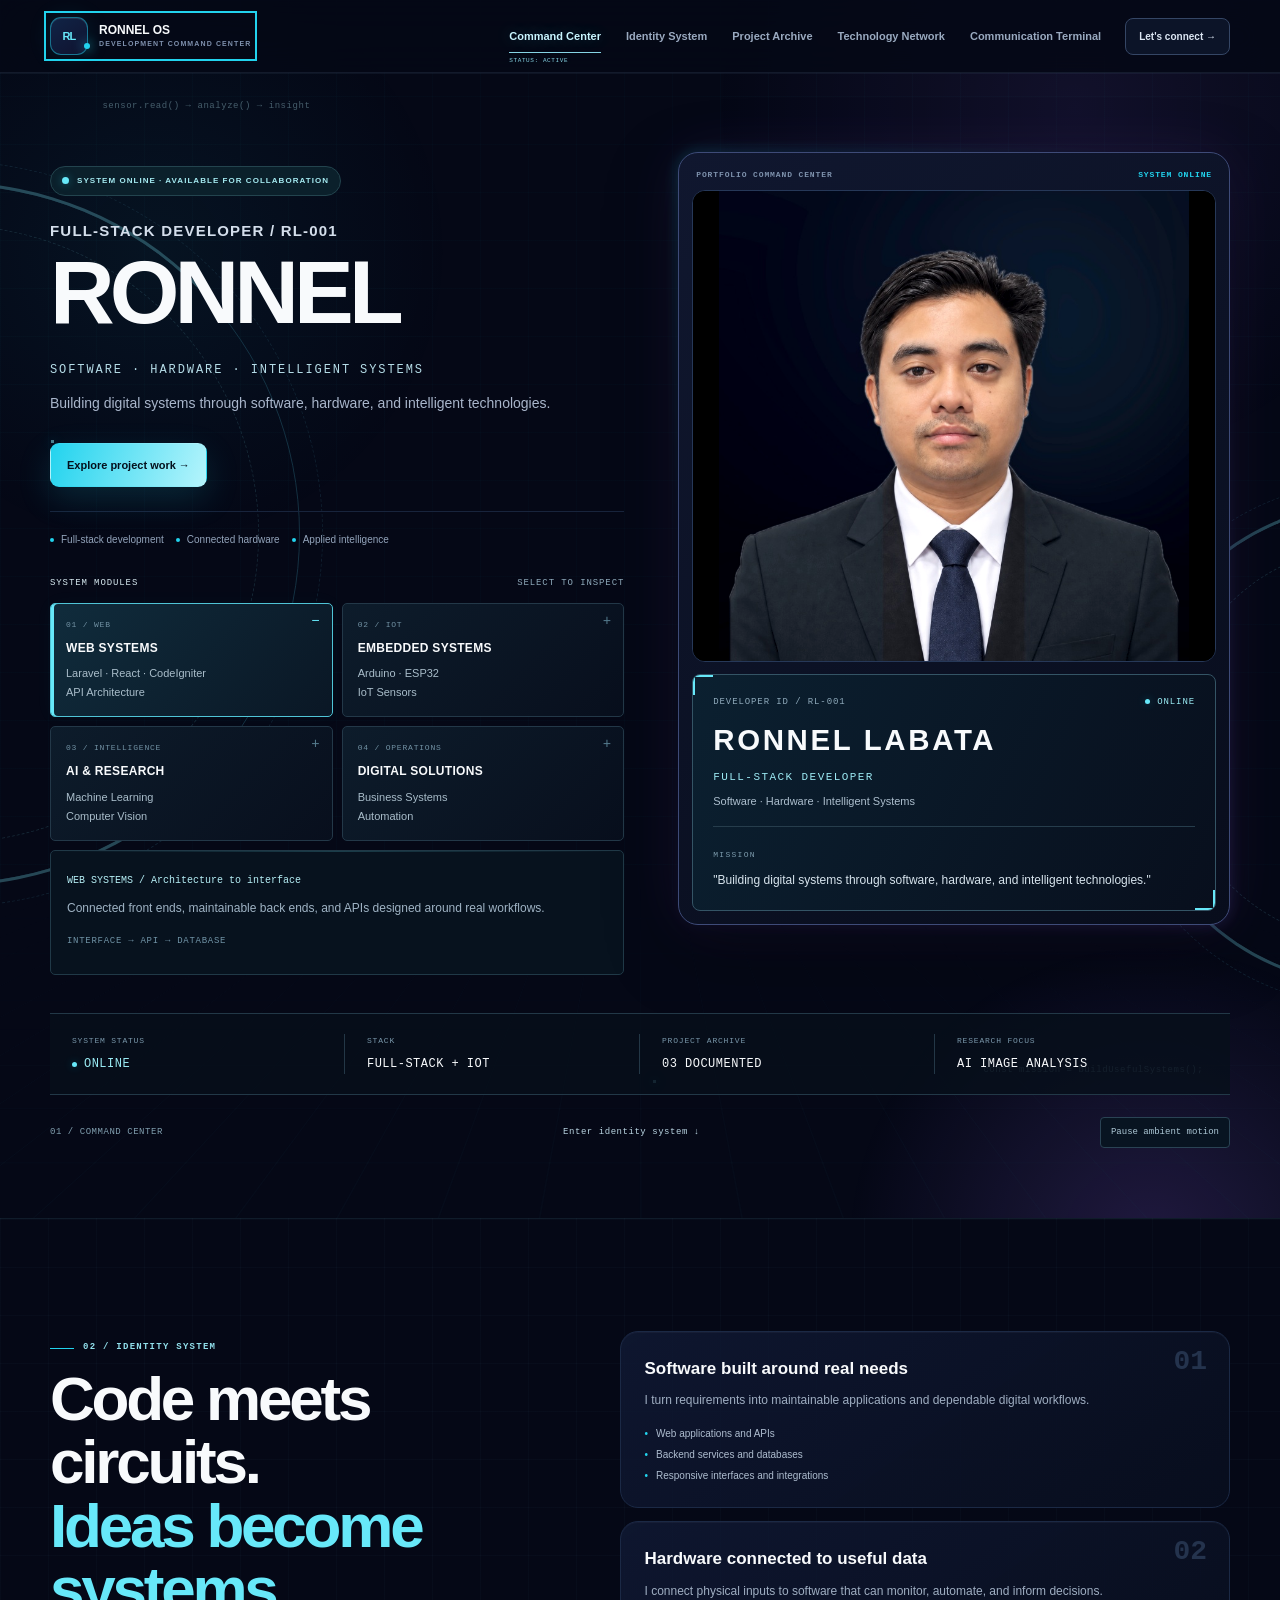
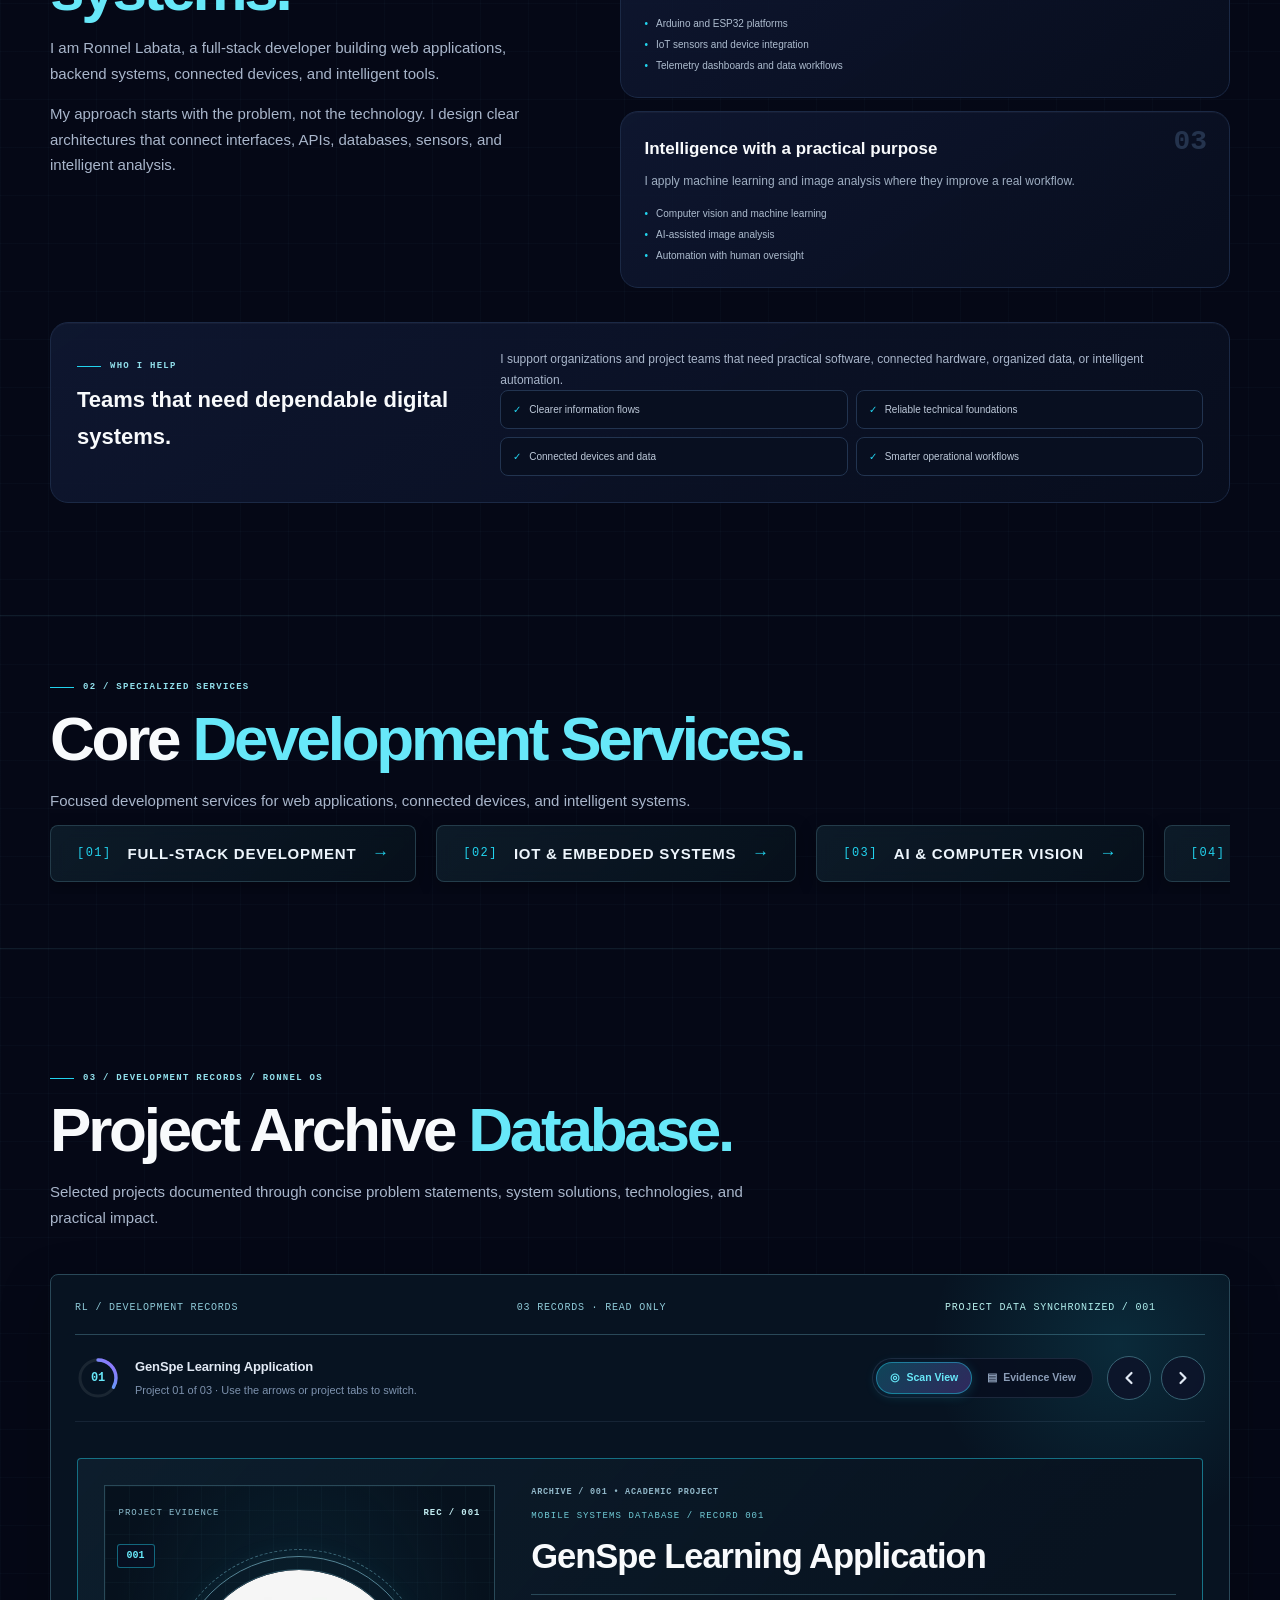
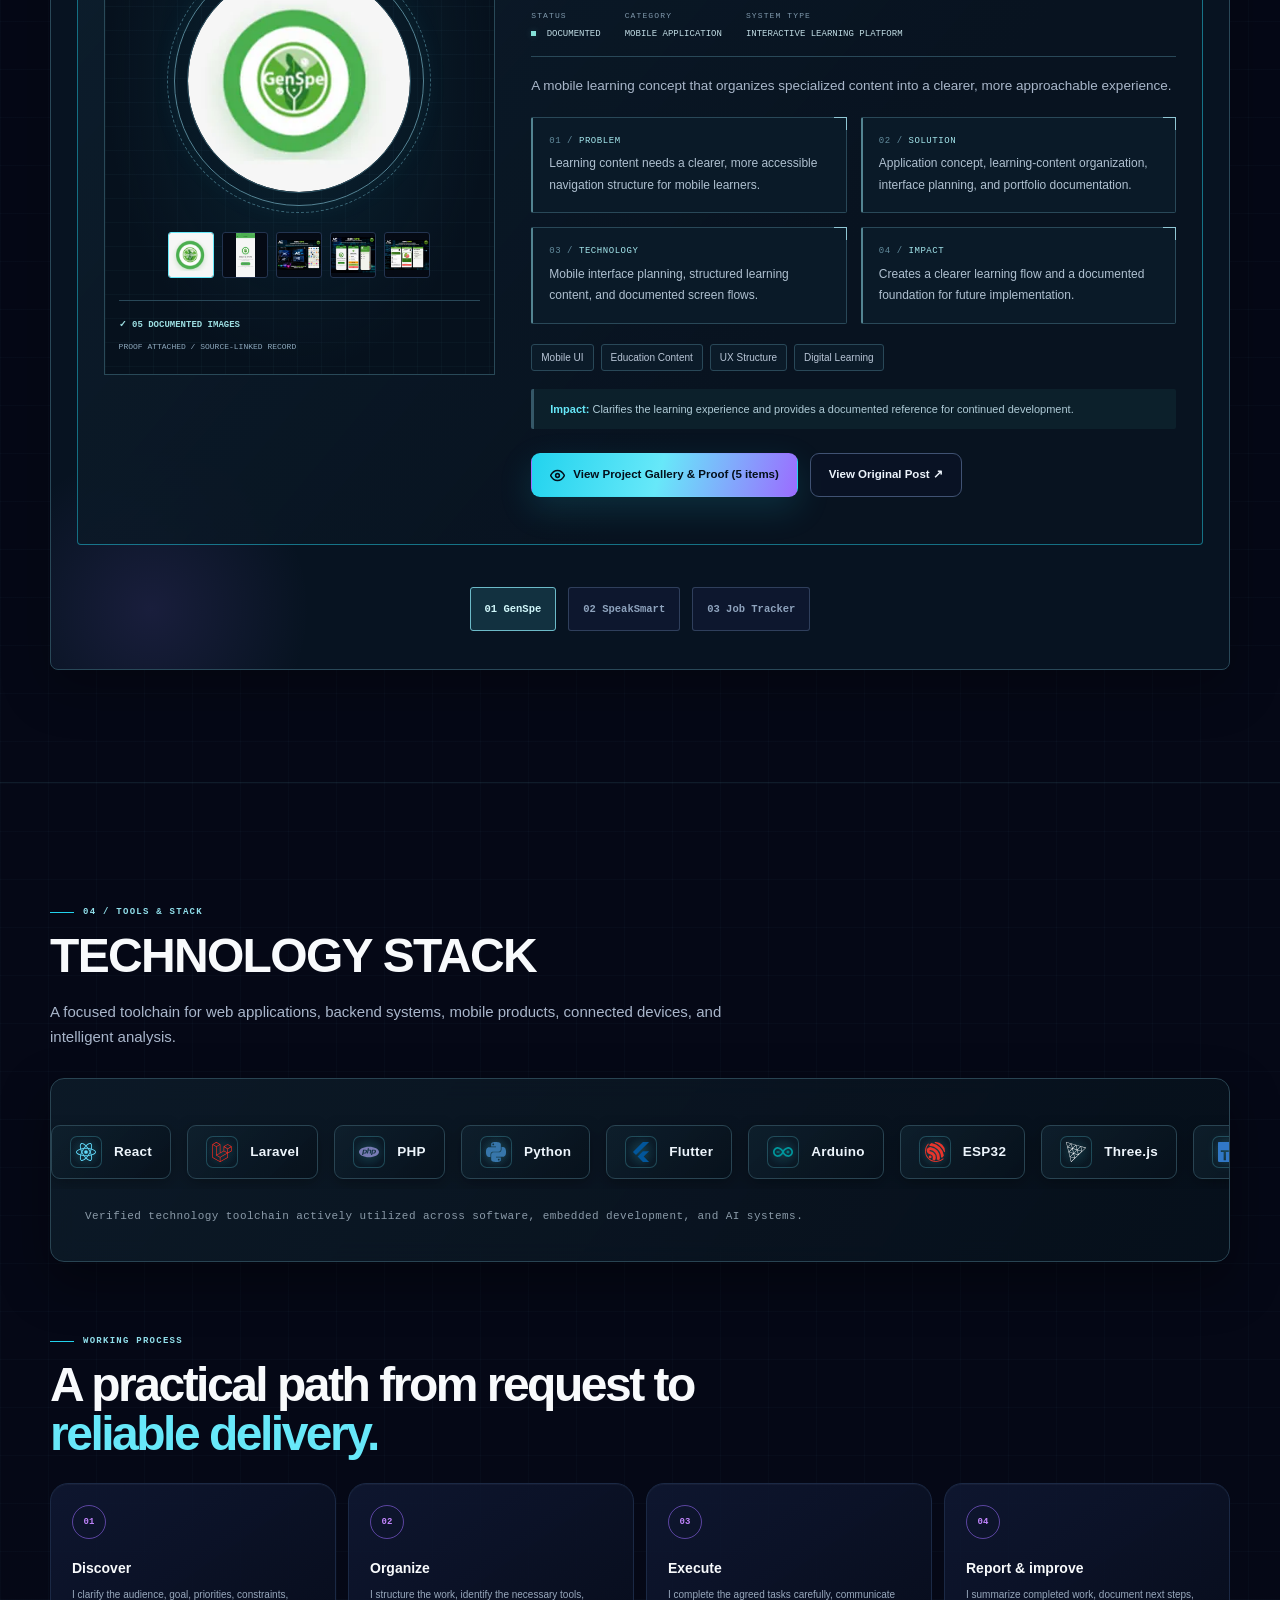
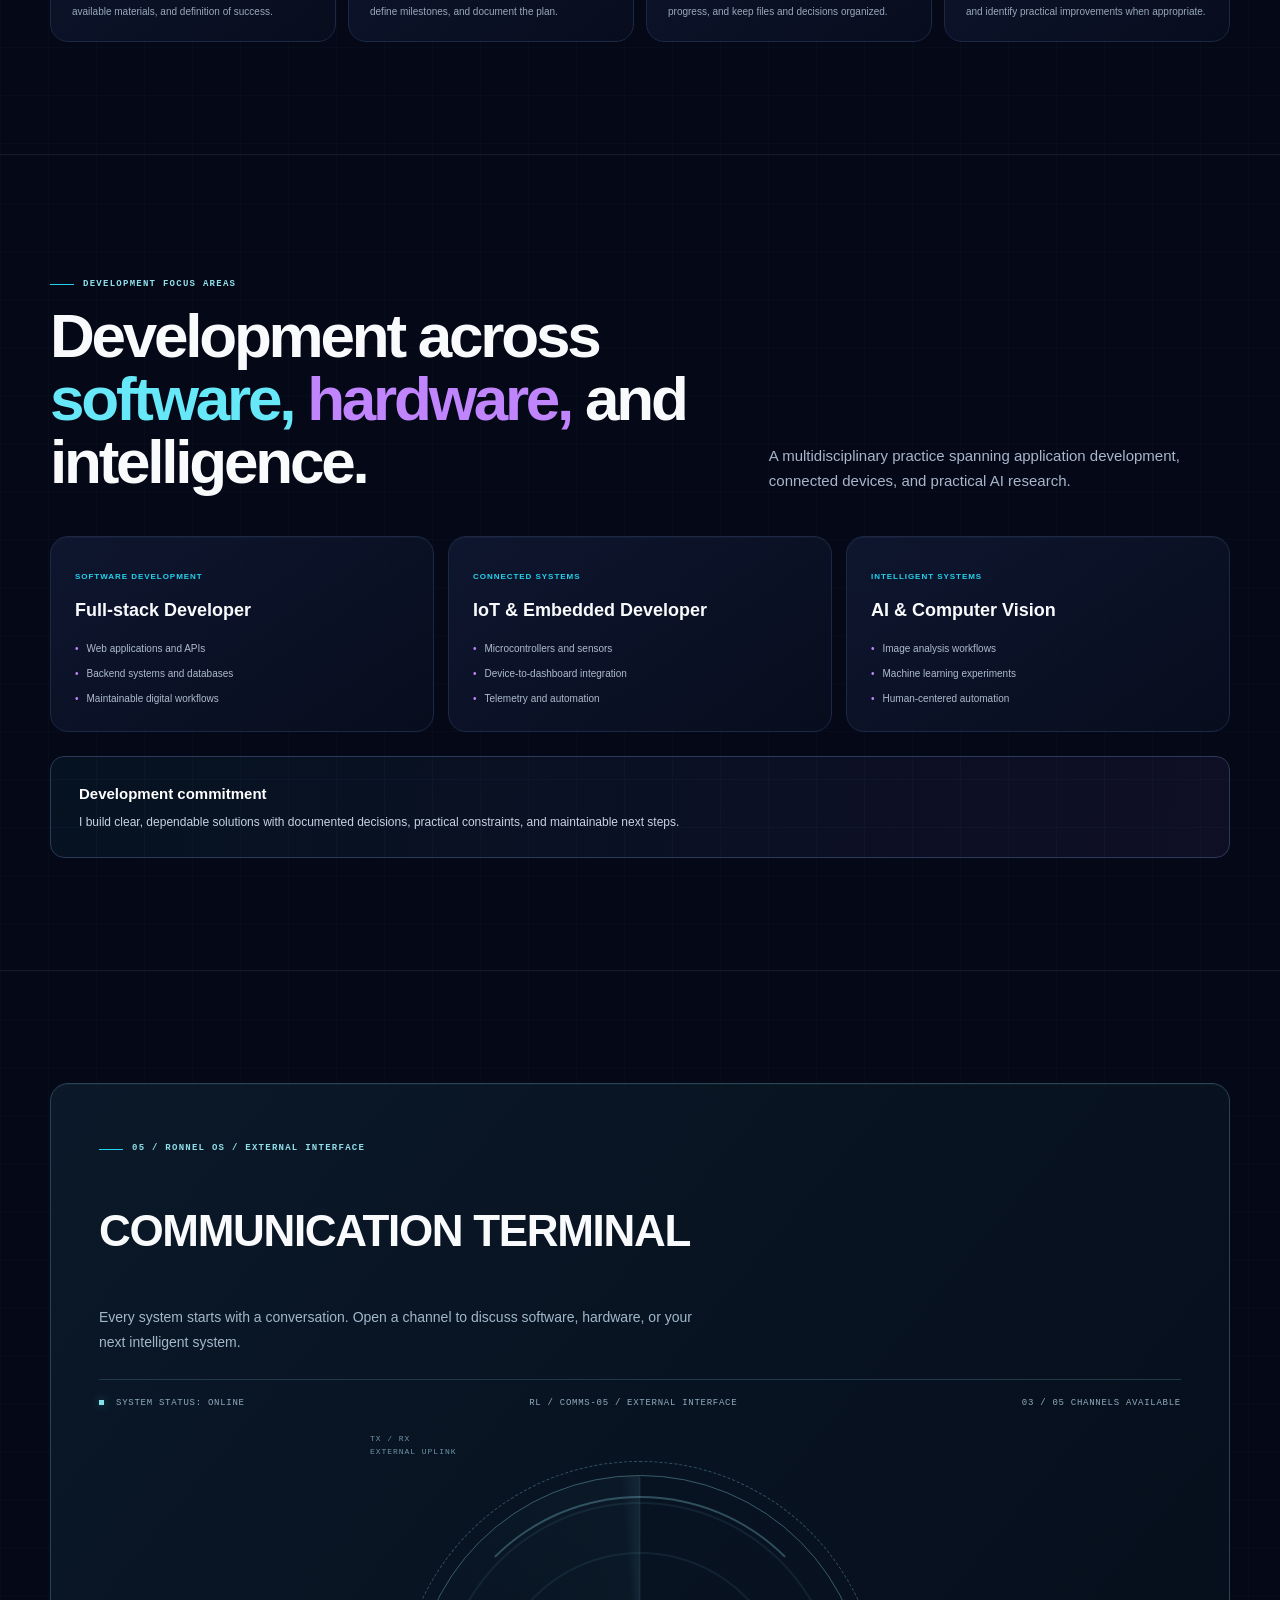
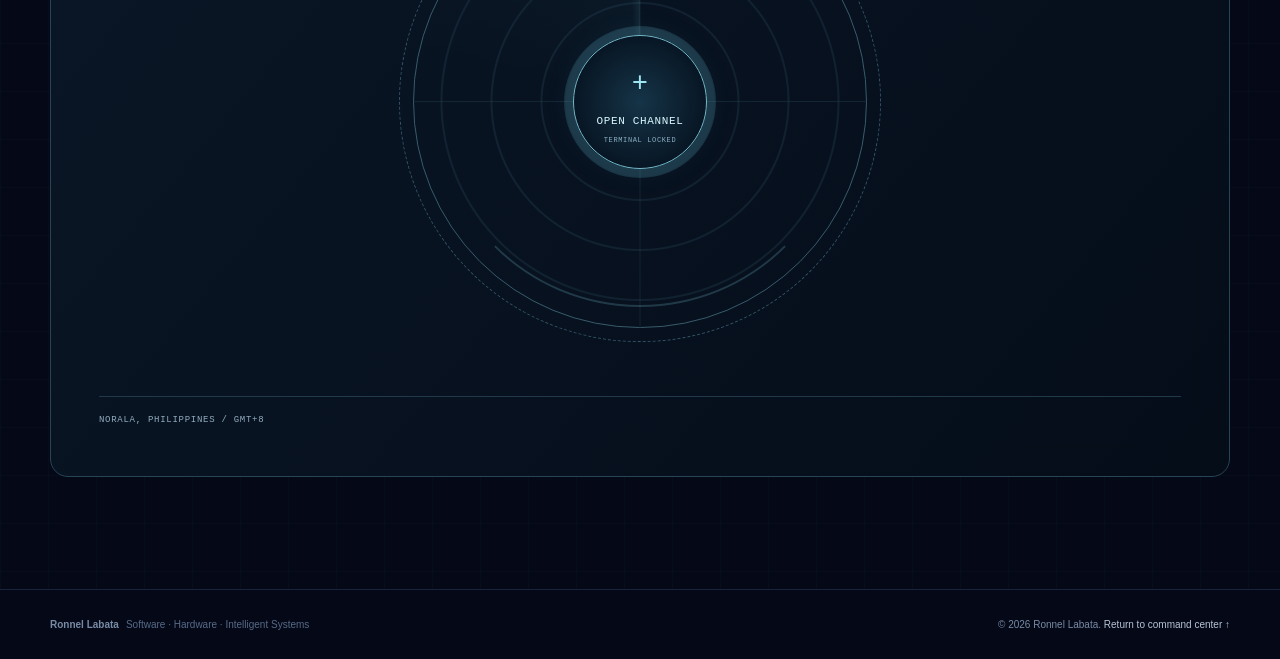
==== commit ec9affb4: "Update portfolio profile portrait Replace the portfolio hero image with the navy studio portrait and" ====
--- a/ronnel data/index.html
+++ b/ronnel data/index.html
@@ -10,7 +10,7 @@
   <meta property="og:type" content="website">
   <!-- TODO: Add og:url and a dedicated social preview image after the portfolio is published. -->
   <meta name="theme-color" content="#050816">
-  <link rel="preload" as="image" href="Live.webp">
+  <link rel="preload" as="image" href="Live.jpg?v=31229c2">
   <title>RONNEL OS | Development Command Center</title>
   <style>
     :root{
@@ -90,7 +90,7 @@
     .profile-screen:after{content:"";position:absolute;inset:0;pointer-events:none;background:linear-gradient(180deg,transparent 0 48%,rgba(103,232,249,.09) 50%,transparent 52%);background-size:100% 18px;mix-blend-mode:screen;opacity:.28}
     .console-status{position:absolute;left:14px;right:14px;bottom:14px;display:flex;align-items:center;justify-content:space-between;gap:10px;padding:10px 12px;border:1px solid rgba(34,211,238,.35);border-radius:8px;background:rgba(3,8,18,.86);backdrop-filter:blur(10px);font-size:9px}.console-status strong{color:white}.console-status span{color:var(--cyan)}
     .console-footer{display:grid;grid-template-columns:1.2fr .8fr;gap:9px;margin-top:9px}.console-note{padding:12px;border:1px solid #253451;border-radius:10px;background:#080f20}.console-note small{display:block;color:#6f83a0;font-size:7px;letter-spacing:.1em;text-transform:uppercase}.console-note strong{display:block;margin-top:4px;font-size:10px}.console-data{display:grid;grid-template-columns:repeat(2,1fr);gap:5px}.console-data span{padding:8px;border:1px solid #253451;border-radius:7px;color:#a9b7ca;font:700 7px/1.3 monospace;text-align:center}
-    /* Live.webp is the user-supplied profile visual; project evidence remains in the case-study section below. */
+    /* Live.webp is the user-supplied profile portrait; project evidence remains in the case-study section below. */
 
     /* About and audience */
     .about-layout{display:grid;grid-template-columns:.9fr 1.1fr;gap:70px;align-items:start}
@@ -366,7 +366,7 @@
         <div class="proof-console reveal" aria-label="Ronnel Labata profile visual">
           <div class="console-bar"><span>Portfolio command center</span><b>System online</b></div>
           <div class="console-screen profile-screen">
-            <img src="Live.webp" width="1200" height="1200" fetchpriority="high" decoding="async" alt="Futuristic cyan command interface used as Ronnel Labata's portfolio profile visual">
+            <img src="Live.jpg?v=31229c2" width="768" height="768" fetchpriority="high" decoding="async" alt="Reference-inspired professional profile poster for Ronnel Labata">
           </div>
           <div class="identity-hud">
             <div class="instrument-heading"><span>DEVELOPER ID / RL-001</span><span class="status-indicator">ONLINE</span></div>
